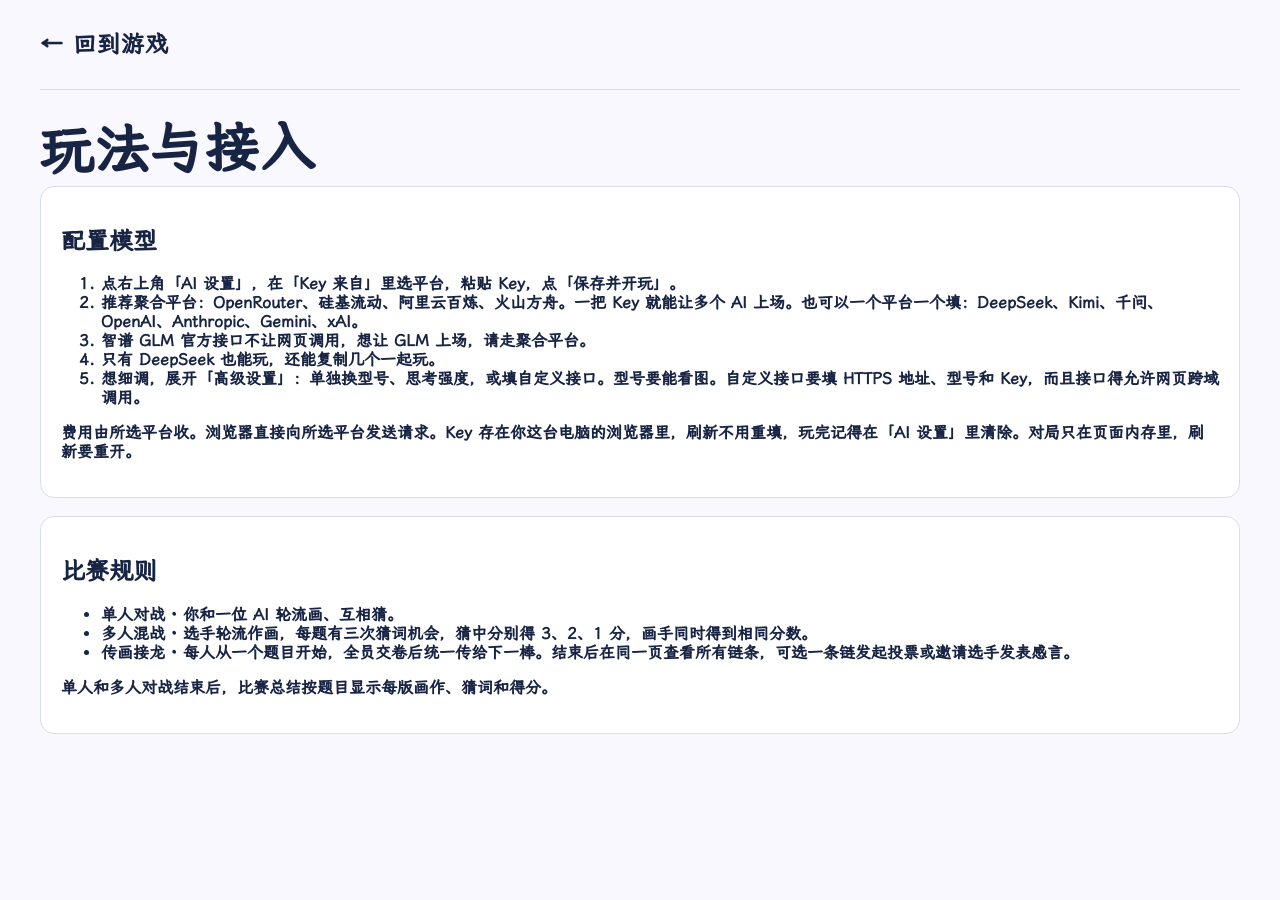
==== help.html @ 48240938 "Prepare standalone AI drawing game" ====
<!doctype html>
<html lang="zh-CN">
<head>
  <meta charset="UTF-8">
  <meta name="viewport" content="width=device-width, initial-scale=1">
  <link rel="icon" href="data:,">
  <title>玩法与接入 · 你画我猜</title>
  <link rel="stylesheet" href="./style.css">
  <link rel="stylesheet" href="./fonts.css">
</head>
<body>
  <main class="app-shell">
    <header class="topbar"><a class="brand" href="./index.html">← 回到游戏</a></header>
    <h1>玩法与接入</h1>
    <section class="battle-round" id="connect-ai">
      <h2>配置模型</h2>
      <ol>
        <li>点右上角「AI 设置」，在「Key 来自」里选平台，粘贴 Key，点「保存并开玩」。</li>
        <li>推荐聚合平台：OpenRouter、硅基流动、阿里云百炼、火山方舟。一把 Key 就能让多个 AI 上场。也可以一个平台一个填：DeepSeek、Kimi、千问、OpenAI、Anthropic、Gemini、xAI。</li>
        <li>智谱 GLM 官方接口不让网页调用，想让 GLM 上场，请走聚合平台。</li>
        <li>只有 DeepSeek 也能玩，还能复制几个一起玩。</li>
        <li>想细调，展开「高级设置」：单独换型号、思考强度，或填自定义接口。型号要能看图。自定义接口要填 HTTPS 地址、型号和 Key，而且接口得允许网页跨域调用。</li>
      </ol>
      <p>费用由所选平台收。浏览器直接向所选平台发送请求。Key 存在你这台电脑的浏览器里，刷新不用重填，玩完记得在「AI 设置」里清除。对局只在页面内存里，刷新要重开。</p>
    </section>
    <section class="battle-round">
      <h2>比赛规则</h2>
      <ul>
        <li><strong>单人对战</strong> · 你和一位 AI 轮流画、互相猜。</li>
        <li><strong>多人混战</strong> · 选手轮流作画，每题有三次猜词机会，猜中分别得 3、2、1 分，画手同时得到相同分数。</li>
        <li><strong>传画接龙</strong> · 每人从一个题目开始，全员交卷后统一传给下一棒。结束后在同一页查看所有链条，可选一条链发起投票或邀请选手发表感言。</li>
      </ul>
      <p>单人和多人对战结束后，比赛总结按题目显示每版画作、猜词和得分。</p>
    </section>
  </main>
</body>
</html>
---- style.css ----
@charset "UTF-8";
:root{font-family:"LXGW WenKai","Microsoft YaHei",serif;color:#182443;background:#edf2f8;font-synthesis:weight;--blue:#344fd2;--pink:#d62b52;--muted:#72809a;--line:#d6dfed;--green:#258458;--red:#c43959;--shadow:0 5px 22px #283e7310}
*{box-sizing:border-box}body{margin:0;background-image:linear-gradient(#bcc9df26 1px,transparent 1px),linear-gradient(90deg,#bcc9df26 1px,transparent 1px);background-size:24px 24px}button,input,select{font:inherit}button,a,input,select{touch-action:manipulation}button{cursor:pointer;border:1px solid var(--line);background:white;color:inherit;border-radius:9px;padding:10px 17px;font-size:14px;font-weight:700;transition:background .15s,transform .15s,box-shadow .15s}button:hover:not(:disabled){box-shadow:0 3px 10px #294b8b14;transform:translateY(-1px)}button:disabled{cursor:default;opacity:.5}button:focus-visible,a:focus-visible,input:focus-visible,select:focus-visible{outline:3px solid #e8af30;outline-offset:3px}a{color:inherit;text-decoration:none}a:hover{text-decoration:underline}input,select{border:1px solid var(--line);border-radius:7px;background:white;padding:11px;color:inherit;min-width:0}input[type=checkbox]{accent-color:var(--blue);width:16px;height:16px}input[type=range]{padding:0;accent-color:var(--blue)}[hidden]{display:none!important}.app-shell{max-width:1480px;margin:auto;padding:0 40px}.topbar{height:90px;display:flex;align-items:center;justify-content:space-between;border-bottom:1px solid #d2ddeb8c;margin-bottom:30px}.brand{font-size:23px;font-weight:900;display:flex;align-items:center;gap:10px;letter-spacing:1px}.brand-sub{font-size:12px;letter-spacing:2px;color:var(--muted);border-left:1px solid var(--line);padding-left:12px;margin-left:2px}.topbar nav{display:flex;align-items:center;gap:24px;font-size:14px}.quiet{background:#fff9}.primary{color:white;background:var(--blue);border-color:var(--blue);box-shadow:0 4px 0 #263d9f18}.primary:hover:not(:disabled){background:#2741bf}.mode-tabs{display:grid;grid-template-columns:1fr 1fr;gap:16px}.mode-tabs button{text-align:left;padding:19px 22px;position:relative;border-radius:13px;box-shadow:var(--shadow)}.mode-tabs span{display:block;font-size:19px;font-weight:800;margin-bottom:5px}.mode-tabs small{font-size:14px;font-weight:700;color:var(--muted)}.mode-tabs button.selected{background:#e2e7fe;border-color:#8390d4;color:#293dac}.mode-tabs em{position:absolute;right:22px;top:25px;font-size:11px;font-style:normal;font-weight:800;letter-spacing:2px;border:1px solid #adbaea;border-radius:4px;padding:4px 7px}.intro{display:flex;justify-content:space-between;gap:40px;align-items:center;padding:40px 8px 34px}.eyebrow{font-size:12px;font-weight:700;color:var(--muted);letter-spacing:2px;margin:0 0 12px}h1{font-size:clamp(36px,4.2vw,60px);line-height:1.22;letter-spacing:1px;margin:0;font-weight:950;transform:rotate(-1deg);transform-origin:left}.pink{color:var(--pink)}.intro-text{font-size:16px;line-height:1.9;color:#64718b;margin:20px 0 0}.rule-note{position:relative;background:#fffef9;border:1px solid #e3e1cf;padding:30px 28px 22px;transform:rotate(1.5deg);box-shadow:4px 6px 0 #34405e08;min-width:365px}.rule-note strong{font-size:20px}.rule-note p{font-size:14px;color:#75808c;line-height:1.8;margin:12px 0}.rule-note b{color:#344465;font-weight:700}.note-tape{position:absolute;width:86px;height:24px;background:#f1db7280;top:-12px;left:40%;transform:rotate(-7deg)}.setup-panel{padding:23px 27px;background:#ffffffbf;border:1px solid #dbe3f0;border-radius:15px;box-shadow:var(--shadow)}.setup-row{display:flex;gap:20px;align-items:center;min-height:60px}.setup-row+.setup-row{margin-top:9px}.row-label{font-size:14px;min-width:82px;color:#64718b;font-weight:700}.chips{display:flex;flex-wrap:wrap;gap:9px}.chip{border-radius:99px;padding:10px 17px;font-size:14px;font-weight:700;display:flex;align-items:center;gap:7px}.chip.selected{background:#eaf0ff;border-color:#718acb;color:#244698}.chip.human.selected{background:#fff0f3;border-color:#db8194;color:#b52f4f}.chip .chip-dot{width:7px;height:7px;border-radius:50%;background:var(--p-color)}.chip small{font-size:11px;opacity:.7}.chip.unavailable{border-style:dashed}.segmented{display:inline-flex;border:1px solid var(--line);border-radius:9px;overflow:hidden;background:white}.segmented button{border:0;border-radius:0;padding:12px 20px}.segmented button+button{border-left:1px solid var(--line)}.segmented .selected{background:#e5ebff;color:#2e48bc}.start{padding:13px 27px;margin-left:10px;display:flex;gap:22px;align-items:center}.start span{font-size:20px}.muted{color:var(--muted);font-size:13px}.game-top{display:flex;justify-content:space-between;align-items:center;gap:20px}.game-top h2{font-size:27px;letter-spacing:3px;color:#2d47b5;margin:4px 0 16px}.game-top .eyebrow{letter-spacing:.5px;margin-bottom:4px}.game-controls{display:flex;align-items:center;gap:20px}.check{font-size:13px;color:#66748f;display:flex;align-items:center;gap:6px}.score-strip{display:flex;gap:8px;flex-wrap:wrap;margin-bottom:17px}.score-chip{display:flex;gap:9px;align-items:center;background:#fff;border:1px solid var(--line);padding:7px 12px;border-radius:99px;font-size:12px}.score-chip.active{border-color:#d4ac49;box-shadow:0 0 0 2px #eed8833b}.score-chip b{color:#213c88}.score-dot{width:7px;height:7px;border-radius:50%;background:var(--p-color)}.arena{display:grid;grid-template-columns:minmax(0,1fr) 310px;gap:20px;align-items:start}.canvas-shell{border-radius:13px;background:white;border:1px solid #d9e2f0;box-shadow:var(--shadow);position:relative;overflow:hidden;min-width:0}canvas{display:block;width:100%;height:auto;touch-action:none;background:white;cursor:default}.canvas-shell.drawable canvas{cursor:crosshair}.canvas-status{position:absolute;inset:0;background:#ffffffc9;display:flex;justify-content:center;align-items:center;flex-direction:column;gap:16px;color:#65728c;font-size:15px}.spinner{width:32px;height:32px;border:3px solid #e5eaff;border-top-color:#344fd2;border-radius:50%;animation:spin 1s linear infinite}@keyframes spin{to{transform:rotate(360deg)}}.canvas-caption{position:absolute;right:17px;bottom:12px;font-size:11px;color:#acb4c1;pointer-events:none}.toolbar{display:flex;align-items:center;gap:7px;flex-wrap:wrap;padding:15px 3px;min-height:65px}.colors{display:flex;gap:6px}.swatch{width:22px;height:22px;padding:0;border:2px solid #fff;border-radius:50%;box-shadow:0 0 0 1px #cad3e2}.swatch.selected{box-shadow:0 0 0 2px #253356}.tool-divider{height:23px;border-left:1px solid #cad3e2;margin:0 6px}.size-control{display:flex;align-items:center;gap:5px;font-size:12px;color:#74809b}.size-control input{width:58px}.tool{font-size:12px;padding:6px 9px;border-radius:6px}.tool.selected{color:var(--blue);background:#e3eaff;border-color:#819ce0}.under-canvas{font-size:13px;color:#77839c;padding:0 5px;line-height:1.7;min-height:24px}.action-panel{background:#fff;border:1px solid #d9e2ef;border-radius:11px;padding:17px;box-shadow:var(--shadow);font-size:14px;line-height:1.65;margin-bottom:20px}.action-panel h3{font-size:16px;line-height:1.5;margin:0 0 8px}.action-panel p{font-size:13px;color:#728099;margin:6px 0 13px}.action-panel button.primary{width:100%;margin-top:6px}.action-panel .button-row{display:flex;gap:7px;margin-top:8px}.action-panel .button-row button{flex:1;padding:8px 4px;font-size:12px}.action-panel input{width:100%;font-size:14px;padding:10px}.action-panel .answer{color:var(--blue);font-size:25px;font-weight:800;letter-spacing:3px;margin:9px 0}.action-panel .hint-field{font-size:12px;margin:6px 0}.guess-form{display:flex;gap:6px}.guess-form input{width:100%;min-width:0}.guess-form button{padding:6px 13px;white-space:nowrap}.guess-heading{display:flex;justify-content:space-between;align-items:center;margin:0 3px 10px}.guess-heading h3{font-size:13px;margin:0;color:#6d7d99}.guess-heading span{font-size:12px;color:#8190a7}.guessers{display:flex;flex-direction:column;gap:8px}.guesser-card{background:white;border:1px solid #dce3ef;border-left:3px solid var(--p-color);border-radius:8px;padding:12px 13px;box-shadow:0 2px 7px #223a5704}.guesser-card.solved{border-left-color:var(--green)}.guesser-card.error{border-left-color:var(--red)}.guesser-head{display:flex;justify-content:space-between;align-items:center;gap:8px;font-size:13px;font-weight:700}.guesser-head .status{font-size:11px;font-weight:700;color:#8894a6}.guesser-card.solved .status{color:var(--green)}.guesser-card small{display:block;font-size:11px;color:#95a1b4;margin-top:4px}.guess-history{font-size:12px;line-height:1.8;margin-top:7px;word-break:break-word}.guess-history .right{color:var(--green);font-weight:700}.guess-history .wrong{color:#bd4660}.guess-reason{color:#8895a8;font-size:11px;line-height:1.6;margin-top:3px}.error-message{font-size:12px;color:#be405c;line-height:1.7;margin-top:5px}.privacy-note{font-size:11px;line-height:1.7;color:#9aa4b4;margin:15px 4px}.toast{position:fixed;bottom:30px;left:50%;transform:translateX(-50%);padding:13px 23px;border-radius:10px;color:white;background:#203151;box-shadow:0 5px 30px #0002;z-index:100;max-width:85vw;font-size:14px}dialog{border:1px solid var(--line);border-radius:16px;box-shadow:0 20px 80px #14234133;color:inherit;padding:28px;width:min(850px,92vw);max-height:88vh}dialog::backdrop{background:#1c2b4d66;backdrop-filter:blur(3px)}.dialog-head{display:flex;justify-content:space-between;align-items:center}.dialog-head h2{font-size:25px;margin:0}.dialog-head .eyebrow{margin:0 0 7px}.icon-button{border:0;font-size:28px;font-weight:700;background:transparent;padding:0 10px}.settings-note{font-size:13px;color:#7b88a0;line-height:1.8;margin:20px 0}.provider-form{border:1px solid #dce3ef;border-radius:10px;padding:17px;margin:12px 0;background:#f9fbff}.provider-title{display:flex;justify-content:space-between;align-items:center;gap:10px;margin-bottom:13px}.provider-title strong{font-size:14px}.provider-grid{display:grid;grid-template-columns:1fr 1fr;gap:12px}.provider-grid label{font-size:12px;color:#7a88a1;display:flex;flex-direction:column;gap:5px}.provider-grid input,.provider-grid select{width:100%;font-size:13px}.provider-grid .wide{grid-column:span 2}.provider-bottom{display:flex;justify-content:space-between;align-items:center;gap:10px;margin-top:13px}.provider-bottom button{padding:7px 12px;font-size:12px}.remove-provider{font-size:11px;color:#ac7684;padding:5px 8px;border:0;background:transparent}.dialog-footer{display:flex;gap:12px;justify-content:flex-end;align-items:center;margin-top:22px;flex-wrap:wrap}.dialog-footer #addPlayer{margin-right:auto}.dialog-footer #settingsStatus{font-size:12px;color:var(--muted)}#confirmDialog{width:min(470px,92vw)}#confirmDialog h2{font-size:21px}#confirmDialog p{font-size:14px;color:#77849c;line-height:1.8}.results-head{display:flex;justify-content:space-between;gap:20px;align-items:center;margin:8px 0 28px}.results-head h1{font-size:38px}.result-actions{display:flex;gap:10px}.awards{display:grid;grid-template-columns:repeat(3,1fr);gap:16px;margin-bottom:23px}.award{background:white;border:1px solid #dbe2ef;border-radius:12px;padding:24px;box-shadow:var(--shadow)}.award small{font-size:12px;color:#8490a7}.award strong{font-size:24px;display:block;margin:10px 0;color:#293d8a}.award p{margin:0;font-size:12px;color:#8c96a9}.award:first-child{border-top:3px solid #d4ae45}.table-wrap{overflow:auto;background:white;border:1px solid var(--line);border-radius:12px;margin-bottom:35px}table{width:100%;border-collapse:collapse;text-align:left;font-size:14px;white-space:nowrap}th,td{padding:15px 20px;border-bottom:1px solid #edf0f6}th{font-weight:700;font-size:12px;color:#7c88a1;background:#f8faff}tr:last-child td{border:0}.gallery-heading{font-size:22px;margin:25px 0 18px}.gallery{display:grid;grid-template-columns:repeat(3,1fr);gap:17px}.gallery-card{border:1px solid #dce3ef;border-radius:11px;background:#fff;overflow:hidden}.gallery-card canvas{border-bottom:1px solid #e5eaf3}.gallery-info{padding:15px}.gallery-info h3{font-size:16px;letter-spacing:1px;margin:0 0 6px}.gallery-info>p{font-size:12px;color:#7e8aa0;margin:0 0 10px}.gallery-guess{display:flex;justify-content:space-between;gap:10px;font-size:11px;line-height:1.9;color:#70809b}.gallery-guess b{color:#2d855d;font-weight:700}.gallery-card details{font-size:12px;margin-top:10px;color:#71829b}.gallery-card details p{font-size:11px;line-height:1.7}.help-page{max-width:880px;margin:auto;padding:40px 24px;line-height:1.9}.help-page h1{font-size:36px;transform:none}.help-page h2{font-size:22px;margin-top:30px}.help-page h3{font-size:17px;margin-top:22px}.help-page p,.help-page li{font-size:15px}.help-page code{background:#e0e7f6;padding:2px 6px;border-radius:4px;font-size:13px}.help-page a{color:var(--blue);text-decoration:underline}.help-box{background:white;padding:20px 25px;border:1px solid var(--line);border-radius:12px;margin:20px 0}.help-page table{font-size:13px;white-space:normal}.help-page td,.help-page th{padding:12px 10px;word-break:break-word}
@media(min-width:1600px){.app-shell{max-width:1550px}.arena{grid-template-columns:minmax(0,1fr) 340px}}@media(max-width:1100px){.app-shell{padding:0 26px}.intro{padding-top:35px;gap:20px}.rule-note{min-width:320px;padding:25px 20px 16px}.arena{grid-template-columns:minmax(0,1fr) 275px;gap:14px}.toolbar{gap:5px}.swatch{width:19px;height:19px}.colors{gap:5px}.setup-row{gap:14px}.final-setup{flex-wrap:wrap}.gallery{grid-template-columns:repeat(2,1fr)}}@media(max-width:800px){.app-shell{padding:0 18px}.topbar{height:74px;margin-bottom:20px}.brand{font-size:19px}.brand-sub{display:none}.topbar nav{gap:12px;font-size:12px}.topbar nav button{font-size:12px;padding:8px 11px}.intro{padding:32px 3px 24px}.intro h1{font-size:42px}.rule-note{display:none}.intro-text{font-size:14px}.setup-panel{padding:15px}.setup-row{align-items:flex-start;flex-direction:column;gap:12px;margin-bottom:18px}.setup-row+.setup-row{margin-top:18px}.row-label{font-size:12px}.final-setup{flex-direction:row;align-items:center;margin-bottom:0}.final-setup .row-label{width:100%}.segmented button{padding:11px 15px}.start{margin-left:0;padding:12px 20px}.chip{padding:9px 13px;font-size:13px}.arena{grid-template-columns:1fr}.play-sidebar{display:grid;grid-template-columns:1fr 1fr;gap:14px}.action-panel{grid-row:span 3}.guess-heading{margin-bottom:0}.guessers{grid-column:2}.privacy-note{grid-column:2;margin:0}.canvas-caption{font-size:10px}.game-controls{gap:12px}.check{font-size:11px}.game-top h2{font-size:24px}.mode-tabs{gap:10px}.mode-tabs button{padding:16px}.mode-tabs small{font-size:12px}.mode-tabs span{font-size:17px}.mode-tabs em{display:none}.awards{gap:10px}.award{padding:16px}.award strong{font-size:19px}.results-head{align-items:flex-start;flex-direction:column}}@media(max-width:480px){.app-shell{padding:0 12px}.topbar nav>a[href="./characters.html"]{display:none}.intro h1{font-size:36px}.mode-tabs small{line-height:1.7;display:block}.play-sidebar{display:flex;flex-direction:column;gap:0}.guessers{display:grid;grid-template-columns:1fr 1fr;gap:8px}.guess-heading{margin:4px 0 11px}.game-controls{flex-direction:column;align-items:flex-end;gap:6px}.game-top .eyebrow{font-size:11px}.game-top h2{font-size:22px}.game-controls button{padding:7px 11px;font-size:12px}.awards{grid-template-columns:1fr}.award{display:flex;align-items:center;gap:15px;flex-wrap:wrap}.award strong{margin:0}.award p{width:100%}.gallery{grid-template-columns:1fr}.provider-grid{grid-template-columns:1fr}.provider-grid .wide{grid-column:1}.settings-note{font-size:12px}dialog{padding:20px}.toolbar{gap:7px}.tool-divider{display:none}.size-control{margin-left:8px}}

@media(prefers-reduced-motion:reduce){*{animation:none!important;transition:none!important}}

.playback-controls{display:flex;align-items:center;justify-content:space-between;gap:12px;padding:12px 0;font-size:13px;color:#67738f}.playback-controls[hidden]{display:none}.playback-controls button{font-size:12px}.playback-speed{display:flex;align-items:center;gap:10px;font-size:12px;color:#727f98;margin:10px 0}.playback-speed select{padding:5px 9px;border:1px solid #d5dfeb;border-radius:7px;background:#fff}.character-description,.provider-hint{margin:0;font-size:12px;line-height:1.7;color:#78849a}.provider-hint:empty{display:none}

.hint-label{display:block;font-size:12px;color:#68788c;margin:12px 0}.hint-label input{display:block;width:100%;margin-top:6px}.private-hints{border:1px solid #e0e5ee;border-radius:10px;padding:10px;margin:12px 0}.private-hints summary{font-size:12px;cursor:pointer}.confident-note{color:#90703c!important;background:#fff4d7;padding:12px;border-radius:10px}.private-hint-note{display:block;color:#687bac;margin-top:8px}

.idiom-level-row{align-items:flex-start;padding:8px 0}.idiom-level-row>.row-label{padding-top:11px}.idiom-level-content{min-width:0}.idiom-level-help{font-size:13px;color:#64718b;margin:9px 0 0;line-height:1.5}

/* Each contestant owns a static portrait and a separate score. */
.arena{grid-template-columns:minmax(0,1fr) 360px}
.guess-heading{gap:8px;flex-wrap:wrap;margin:18px 0 12px}
.guess-heading h3{font-size:15px;color:#344668}
.guess-heading button{margin-left:auto;padding:5px 8px;font-size:11px;background:#ffffff99}
.guessers{display:grid;grid-template-columns:repeat(2,minmax(0,1fr));gap:12px;align-items:start}
.player-seat{min-width:0;border:1px solid #d3dfee;border-radius:14px;background:linear-gradient(150deg,#fafdff,#e6effa);overflow:hidden;box-shadow:0 4px 14px #223a5706}
.player-seat header{display:flex;align-items:flex-start;justify-content:space-between;gap:6px;padding:12px 10px 0;font-size:13px;position:relative;z-index:1}
.seat-name{overflow-wrap:anywhere;line-height:1.5;color:#293f68}
.seat-score{white-space:nowrap;font-size:12px;color:#6c7e97;line-height:1.6}
.seat-stage{height:222px;position:relative;overflow:hidden}
.seat-stage img{display:block;width:100%;height:100%;touch-action:pan-y}
.seat-loading{position:absolute;inset:45% 5px auto;text-align:center;font-size:12px;color:#5a708d;background:#f2f7ffdd;border-radius:6px;padding:6px}
.seat-retry{position:absolute;bottom:20px;left:15%;width:70%;padding:7px;font-size:12px}
.seat-caption{display:flex;flex-wrap:wrap;align-items:center;gap:6px;padding:9px 10px;background:#ffffffc7;border-top:1px solid #dce6f0;min-height:42px;font-size:12px;line-height:1.5}
.seat-role{font-size:10px;color:#657691;border:1px solid #d3dfed;border-radius:5px;padding:1px 4px;white-space:nowrap}
.seat-status{color:#506885}
.is-artist{border-color:#8eadd6}.is-artist .seat-role{color:#365d99;background:#e6eeff;border-color:#c0d1ed}
.player-seat.solved{border-color:#92c5a9}.player-seat.solved .seat-status{color:#287b57}
.player-seat[data-state=confident] .seat-status{color:#886522}
.player-seat[data-state=sad] .seat-status{color:#ac5368}
.seat-feedback:not(:empty){padding:0 10px 10px;background:#ffffffc7;border-top:1px solid #e2e9f3;overflow-wrap:anywhere}
.seat-feedback .private-hint-note{font-size:11px;line-height:1.6}
.human-seat{grid-column:1/-1;display:grid;grid-template-columns:1fr auto;background:#fff8fa;border-color:#e7ced6}
.human-seat header{padding:12px;align-items:center}.human-seat .seat-caption{border:0;background:none;padding:10px 12px}.human-seat .seat-feedback{grid-column:1/-1;background:none}
@media(min-width:1600px){.arena{grid-template-columns:minmax(0,1fr) 390px}.seat-stage{height:242px}}
@media(max-width:1100px) and (min-width:801px){.arena{grid-template-columns:minmax(0,1fr) 320px}.seat-stage{height:205px}.seat-name{font-size:12px}}
@media(max-width:800px){.arena{grid-template-columns:1fr}.play-sidebar{display:block}.guessers{grid-template-columns:repeat(auto-fit,minmax(160px,1fr))}.seat-stage{height:250px}.human-seat{grid-column:1/-1}}
@media(max-width:480px){.guessers{grid-template-columns:repeat(2,minmax(0,1fr));gap:9px}.seat-stage{height:225px}.seat-caption{padding:8px}.player-seat header{padding:10px 8px 0}}

.seat-dialogue{position:relative;margin:1px 9px 12px;padding:11px 10px;background:#fffef9;border:1px solid #d5dfec;border-radius:12px;color:#34445f;font-size:13px;line-height:1.65;overflow-wrap:anywhere;box-shadow:0 3px 9px #344d7010}
.seat-dialogue::before{content:"";position:absolute;top:-7px;left:43%;width:12px;height:12px;transform:rotate(45deg);background:#fffef9;border-top:1px solid #d5dfec;border-left:1px solid #d5dfec}
.speech-label{display:block;font-size:10px;color:#8991a1;margin-bottom:5px}
.seat-dialogue p,.chat-message p{margin:3px 0}
.speech-guess strong{font-size:17px;color:#314aa0}.speech-reason{font-size:12px;color:#66758b;line-height:1.7}
.speech-verdict{font-size:11px}.speech-verdict.right{color:#27815b}.speech-verdict.wrong{color:#a85a68}
.speech-trail{font-size:12px;margin-top:8px;border-top:1px dashed #d9e0e9;padding-top:7px}
.speech-trail summary{cursor:pointer;color:#647798}.speech-trail ol{padding-left:20px;margin:8px 0}.speech-trail li{margin:6px 0}.speech-trail li span{display:block;color:#7c8798}.speech-trail small{color:#8b96a6;font-size:10px}
.seat-dialogue[data-kind=hint]{background:#f5fbff;border-color:#bbd5e9}.seat-dialogue[data-kind=hint]::before{background:#f5fbff;border-color:#bbd5e9}
.seat-dialogue[data-kind=recap]{background:#fffaf0;border-color:#e3d5b7}.seat-dialogue[data-kind=recap]::before{background:#fffaf0;border-color:#e3d5b7}
.human-seat .seat-caption{grid-column:2;grid-row:1}.human-seat .seat-dialogue{grid-column:1/-1;grid-row:2;margin-top:0}.human-seat .seat-dialogue::before{display:none}
.match-chat{margin:22px 0 0;background:#ffffffd9;border:1px solid #ccd9ea;border-radius:14px;overflow:hidden;box-shadow:var(--shadow)}
.chat-heading{display:flex;align-items:center;justify-content:space-between;gap:10px;padding:13px 16px;background:#e9f0fb;border-bottom:1px solid #d6e0ef}
.chat-heading>div{display:flex;align-items:center;gap:10px}.chat-heading h3{font-size:15px;margin:0;color:#334c77}.chat-count{font-size:11px;color:#8290a5}.chat-heading select{font-size:12px;padding:6px 9px;background:#ffffffb8}
.chat-empty{font-size:13px;color:#8795aa;margin:20px}.chat-log{max-height:330px;overflow-y:auto;overscroll-behavior:contain;scrollbar-gutter:stable;padding:4px 15px;scroll-behavior:auto}
.chat-log:empty{display:none}.chat-message{font-size:13px;line-height:1.7;padding:12px 3px;border-bottom:1px solid #edf0f6;overflow-wrap:anywhere}.chat-message:last-child{border:0}
.chat-message header{display:flex;align-items:center;gap:8px;flex-wrap:wrap;margin-bottom:5px}.chat-message header strong{color:var(--speaker)}.chat-round{font-size:10px;color:#8593a8}.chat-kind{font-size:10px;border:1px solid #d7e0ec;border-radius:4px;padding:0 5px;color:#71829d}
.chat-round p,.chat-answer p{color:#7183a0}.chat-message.chat-round,.chat-message.chat-answer{background:#f5f8fd;padding:9px 10px;margin:6px 0;border-radius:7px;border:0}.chat-recap .chat-kind{color:#9c7a38;border-color:#e6dcc7}
.match-chat>footer{display:flex;gap:12px;align-items:center;justify-content:space-between;padding:10px 14px;background:#f5f8fc;border-top:1px solid #e0e7f1;font-size:11px;color:#7f8ea4}
.match-chat>footer label{display:flex;align-items:center;gap:4px;white-space:nowrap}.match-chat>footer input{width:13px;height:13px}.chat-new{font-size:11px;padding:4px 8px;color:#365c9c}
.round-recap{margin:14px 0 4px;border-top:1px solid #e1e6ef;padding-top:12px;font-size:12px;line-height:1.7}.round-recap>summary{cursor:pointer;color:#856e40}.round-recap article{margin:12px 0;padding:10px;background:#fffaf0;border:1px solid #e9dfca;border-radius:9px}.round-recap article>strong{color:#55698a}.round-recap article>small{color:#8b96a6;font-size:10px}.round-recap article p{font-size:12px!important}.recap-intro{color:#907649!important}
@media(max-width:480px){.seat-dialogue{margin-left:7px;margin-right:7px;padding:10px 8px;font-size:12px}.speech-guess strong{font-size:16px}.match-chat>footer{flex-wrap:wrap;gap:6px}.chat-log{max-height:300px;padding:4px 10px}.chat-heading{padding:12px}.chat-heading h3{font-size:14px}}
/* Model selection and real task receipts. */
.model-guide{padding:16px 18px;border:1px solid #cadde9;background:#eef6fb;border-radius:14px;color:#294b61;margin-bottom:14px}.model-guide p{margin:7px 0 0;line-height:1.7;font-size:13px}.model-picker{min-width:0;padding:15px;border:1px solid #d7e3eb;border-radius:12px;background:#f6fafc}.model-select-label{display:grid;gap:7px}.model-badges{display:flex;flex-wrap:wrap;gap:7px;margin-top:12px}.model-badges span{font-size:12px;padding:4px 9px;background:#e9eff4;color:#5a6e7b;border-radius:7px}.model-badges .passed{background:#e1f0e8;color:#286546}.model-badges .unsupported{background:#fff0dc;color:#8a591b}.model-id{font-size:12px;color:#5b6e7d;overflow-wrap:anywhere;margin:9px 0 5px}.model-price,.model-notice{font-size:12px;line-height:1.65;color:#6d7d88;margin:6px 0}.model-filter{font-size:12px!important;margin-top:12px;line-height:1.6}.model-filter input{flex:none}.model-manual,.connection-details{font-size:12px;line-height:1.65;margin-top:12px}.model-manual summary,.connection-details summary{cursor:pointer;color:#42758e}.model-manual input{margin-top:8px}.connection-details label{display:grid;gap:5px;margin-top:10px}.connection-details label[hidden]{display:none}.provider-bottom{flex-wrap:wrap}.provider-form .provider-grid>*{min-width:0}.provider-form select{max-width:100%}.sr-only{position:absolute;width:1px;height:1px;padding:0;margin:-1px;overflow:hidden;clip:rect(0,0,0,0);white-space:nowrap;border:0}
@media(max-width:600px){.model-picker{padding:12px}.model-guide{padding:12px}.provider-bottom button{width:100%}.dialog-footer{flex-wrap:wrap}}
.player-meta{font-size:12px;color:#6a7c89}.player-meta>summary{cursor:pointer}.player-meta>.provider-grid{margin-top:12px}.provider-title strong{font-size:17px}.model-select-label{font-size:14px}.model-guide{margin-bottom:10px}.model-guide p{margin-top:5px}.provider-form .provider-grid{row-gap:12px}
#settingsDialog>.dialog-footer{position:sticky;bottom:0;z-index:4;background:#fff;padding:14px 0 2px;box-shadow:0 -10px 16px #fff;margin-top:18px}#settingsDialog .dialog-footer #settingsStatus{min-width:0;font-size:12px}
.provider-grid .model-filter{display:flex;gap:8px;align-items:center}.provider-grid .model-filter input{width:auto;margin:0}
.provider-grid .model-filter{flex-direction:row;justify-content:flex-start}

/* A ten-person table, with a central canvas and a persistent conversation dock. */
.human-seat .human-mark{display:none}
@media(min-width:1500px) and (min-height:850px){
  body.roundtable{background-color:#edf3f7;background-image:radial-gradient(ellipse at 50% 40%,#ffffffd9,transparent 68%);background-size:cover;background-repeat:no-repeat;--table-gap:clamp(8px,.7vw,24px);--table-text:clamp(13px,.65vw,22px)}
  .roundtable .app-shell{max-width:none;height:100dvh;padding:0 clamp(18px,1.8vw,70px) 14px;display:flex;flex-direction:column}
  .roundtable .topbar{height:clamp(52px,4.3dvh,88px);flex:none;margin:0;border-color:#ccd9e38a}
  .roundtable .brand{font-size:clamp(19px,.8vw,29px)}
  .roundtable .topbar nav{font-size:var(--table-text)}
  .roundtable .app-shell>main{flex:1;min-height:0;display:flex;flex-direction:column}
  .roundtable #game{display:flex;flex-direction:column;flex:1;min-height:0}
  .roundtable .game-top{height:clamp(68px,5.6dvh,124px);flex:none;gap:20px}
  .roundtable .game-top h2{margin:5px 0 0;font-size:clamp(23px,1.15vw,40px);letter-spacing:3px}
  .roundtable .game-top .eyebrow{font-size:var(--table-text);letter-spacing:.5px}
  .roundtable .game-controls{gap:clamp(14px,1.2vw,40px)}
  .roundtable .game-controls button,.roundtable .game-controls label{font-size:var(--table-text)}
  .roundtable .guess-heading{margin:0;gap:15px;flex-wrap:nowrap}
  .roundtable .guess-heading h3{display:none}
  .roundtable .guess-heading span{font-size:var(--table-text)}
  .roundtable .guess-heading button{padding:7px 12px}
  .roundtable .arena{flex:1;min-height:0;position:relative;display:grid;grid-template-columns:repeat(7,minmax(0,1fr));grid-template-rows:clamp(138px,17dvh,350px) repeat(3,minmax(0,1fr)) clamp(152px,15dvh,300px);gap:var(--table-gap);align-items:stretch}
  .roundtable .arena::before{content:'';position:absolute;pointer-events:none;inset:6% 8% 5%;border:1px solid #afc6d147;border-radius:45%;background:radial-gradient(ellipse,#dfebf578,transparent 68%);z-index:-1}
  .roundtable .play-sidebar,.roundtable .guessers{display:contents}
  .roundtable .canvas-column{grid-column:2/7;grid-row:2/-2;min-width:0;min-height:0;container-type:size;display:flex;flex-direction:column;justify-content:center;align-items:center;gap:4px;--canvas-reserve:clamp(140px,8.5dvh,190px)}
  .roundtable .canvas-column>*{flex-shrink:0}
  .roundtable .canvas-column:not(:has(.toolbar:not([hidden]))){--canvas-reserve:clamp(102px,6.3dvh,148px)}
  .roundtable .canvas-shell{width:min(100%,calc((100cqh - var(--canvas-reserve))*1.53846));flex:none;border:1px solid #cad8e3;border-radius:18px;box-shadow:0 14px 45px #415b7112,0 0 0 7px #ffffff80}
  .roundtable #canvas{width:100%;height:auto;aspect-ratio:1000/650}
  .roundtable .canvas-caption{font-size:clamp(10px,.48vw,17px)}
  .roundtable .toolbar{padding:10px 0 6px;min-height:0;justify-content:center;gap:8px;flex:none}
  .roundtable .swatch{width:clamp(19px,.8vw,30px);height:clamp(19px,.8vw,30px)}
  .roundtable .size-control,.roundtable .tool{font-size:clamp(12px,.52vw,18px)}
  .roundtable .tool{padding:6px 10px}
  .roundtable .under-canvas{font-size:var(--table-text);text-align:center;min-height:0;max-width:95%;padding:0;line-height:1.5}
  .roundtable .playback-speed{margin:0;font-size:clamp(11px,.5vw,17px);gap:8px}
  .roundtable .playback-speed select{padding:3px 8px}
  .roundtable .privacy-note{margin:0;font-size:clamp(10px,.46vw,16px);line-height:1.4;color:#84929e;text-align:center}
  .roundtable .playback-controls{padding:2px 0;font-size:var(--table-text)}
  .roundtable .player-seat{position:relative;min-height:0;min-width:0;display:flex;flex-direction:column;overflow:visible;border:1px solid #cddce777;border-radius:20px;background:radial-gradient(ellipse at 50% 68%,#dce9f7a6,transparent 72%);box-shadow:none}
  .roundtable .ai-seat{max-height:clamp(138px,17dvh,350px);height:100%;align-self:center}
  .roundtable .player-seat>header{padding:9px 14px 0;flex:none;align-items:center;gap:8px;font-size:var(--table-text)}
  .roundtable .seat-score{font-size:var(--table-text);color:#56718b;background:#ffffffae;border:1px solid #d4e0e9;border-radius:99px;padding:1px 9px}
  .roundtable .seat-stage{height:auto;flex:1;min-height:0;overflow:hidden;border-radius:16px}
  .roundtable .seat-stage img{background:transparent}
  .roundtable .seat-caption{justify-content:center;padding:5px 8px;min-height:30px;flex:none;border:0;border-radius:0 0 18px 18px;background:#ffffffb3;font-size:clamp(11px,.58vw,20px);gap:8px}
  .roundtable .seat-role{font-size:clamp(10px,.47vw,16px);background:#f7fafc}
  .roundtable .is-artist{border-color:#699bb9;background:radial-gradient(ellipse at 50% 68%,#c7e2f6c7,transparent 78%);box-shadow:0 0 0 2px #9dc5e827}
  .roundtable .solved{border-color:#8dc9a5}
  .roundtable [data-place=north-west]{grid-column:2;grid-row:1}
  .roundtable [data-place=north]{grid-column:4;grid-row:1}
  .roundtable [data-place=north-east]{grid-column:6;grid-row:1}
  .roundtable [data-place=west-top]{grid-column:1;grid-row:2}
  .roundtable [data-place=west-middle]{grid-column:1;grid-row:3}
  .roundtable [data-place=west-bottom]{grid-column:1;grid-row:-3/-2}
  .roundtable [data-place=east-top]{grid-column:7;grid-row:2}
  .roundtable [data-place=east-middle]{grid-column:7;grid-row:3}
  .roundtable [data-place=east-bottom]{grid-column:7;grid-row:-3/-2}
  .roundtable [data-place=south]{grid-column:4;grid-row:-2/-1}
  /* Four top seats and up to four on each side accommodate 11–13 players. */
  .roundtable .arena[data-table-size=large]{grid-template-columns:repeat(16,minmax(0,1fr))}
  .roundtable .arena[data-side-rows="4"]{grid-template-rows:clamp(138px,17dvh,350px) repeat(4,minmax(0,1fr)) clamp(152px,15dvh,300px)}
  .roundtable .arena[data-table-size=large] .canvas-column{grid-column:3/15}
  .roundtable .arena[data-table-size=large] [data-place=north-west]{grid-column:1/3}
  .roundtable [data-place=north-inner-west]{grid-column:5/7;grid-row:1}
  .roundtable [data-place=north-inner-east]{grid-column:11/13;grid-row:1}
  .roundtable .arena[data-table-size=large] [data-place=north-east]{grid-column:15/17}
  .roundtable .arena[data-table-size=large] [data-place^="west-"]{grid-column:1/3}
  .roundtable .arena[data-table-size=large] [data-place^="east-"]{grid-column:15/17}
  .roundtable [data-place=west-lower],.roundtable [data-place=east-lower]{grid-row:4}
  .roundtable .arena[data-table-size=large] [data-place=south]{grid-column:8/10}
  .roundtable .arena[data-table-size=large] .match-chat{grid-column:1/8}
  .roundtable .arena[data-table-size=large] .action-panel{grid-column:10/17}
  .roundtable .human-seat{background:linear-gradient(155deg,#fff9fa,#f7eaf0);border-color:#dfc1cd;justify-content:center;gap:8px}
  .roundtable .human-seat header{justify-content:center;padding:0 10px;font-size:clamp(15px,.8vw,27px)}
  .roundtable .human-seat .human-mark{display:grid;place-items:center;align-self:center;width:clamp(34px,3.2dvh,64px);height:clamp(34px,3.2dvh,64px);border-radius:50%;background:#fff9;color:#b06b87;font-size:clamp(25px,2.4dvh,45px);order:-1}
  .roundtable .human-seat .seat-caption{background:transparent;border-radius:0;padding:2px;min-height:0}
  .roundtable .seat-dialogue{position:absolute;z-index:4;left:8px;right:8px;bottom:32px;margin:0;padding:9px 12px;max-height:49%;overflow:auto;overscroll-behavior:contain;border-radius:13px;font-size:var(--table-text);box-shadow:0 4px 20px #2343691a;background:#fffefa;scrollbar-width:thin}
  .roundtable .ai-seat .seat-dialogue{left:calc(100% + var(--table-gap));right:auto;bottom:auto;top:50%;transform:translateY(-50%);width:clamp(170px,11.4vw,438px);max-height:100%;padding:clamp(10px,.7vw,24px)}
  .roundtable .ai-seat:is([data-place=north-west],[data-place^="east-"]) .seat-dialogue{right:calc(100% + var(--table-gap));left:auto}
  .roundtable .arena[data-table-size=large] .ai-seat[data-place=north-west] .seat-dialogue{left:calc(100% + var(--table-gap));right:auto}
  .roundtable .arena[data-table-size=large] .ai-seat:is([data-place=north-inner-east],[data-place=north-east]) .seat-dialogue{right:calc(100% + var(--table-gap));left:auto}
  .roundtable .ai-seat[data-place=south] .seat-dialogue{left:8px;right:8px;width:auto;top:auto;bottom:32px;transform:none;max-height:49%}
  .roundtable .ai-seat[data-place=south]:has(.seat-dialogue:not([hidden])){display:grid;grid-template-columns:44% 56%;grid-template-rows:auto minmax(0,1fr) auto}
  .roundtable .ai-seat[data-place=south]:has(.seat-dialogue:not([hidden]))>header,.roundtable .ai-seat[data-place=south] .seat-caption{grid-column:1/-1}
  .roundtable .ai-seat[data-place=south]:has(.seat-dialogue:not([hidden])) .seat-stage{grid-column:1;grid-row:2;height:100%}
  .roundtable .ai-seat[data-place=south]:has(.seat-dialogue:not([hidden])) .seat-dialogue{position:static;grid-column:2;grid-row:2;max-height:100%;margin:4px;padding:6px;min-height:0}
  .roundtable .ai-seat:has(.seat-dialogue:not([hidden]))::after{content:'';position:absolute;z-index:5;top:50%;left:calc(100% + var(--table-gap) - 6px);width:12px;height:12px;transform:rotate(45deg);background:#fffefa;border-left:1px solid #d5dfec;border-bottom:1px solid #d5dfec}
  .roundtable .ai-seat:is([data-place=north-west],[data-place^="east-"]):has(.seat-dialogue:not([hidden]))::after{left:auto;right:calc(100% + var(--table-gap) - 6px);transform:rotate(225deg)}
  .roundtable .arena[data-table-size=large] .ai-seat[data-place=north-west]:has(.seat-dialogue:not([hidden]))::after{right:auto;left:calc(100% + var(--table-gap) - 6px);transform:rotate(45deg)}
  .roundtable .arena[data-table-size=large] .ai-seat:is([data-place=north-inner-east],[data-place=north-east]):has(.seat-dialogue:not([hidden]))::after{left:auto;right:calc(100% + var(--table-gap) - 6px);transform:rotate(225deg)}
  .roundtable .ai-seat[data-place=south]::after{display:none}
  .roundtable .seat-dialogue::before{display:none}
  .roundtable .speech-label{font-size:clamp(10px,.48vw,16px);margin:0}
  .roundtable .speech-guess strong{font-size:clamp(15px,.8vw,26px)}
  .roundtable .speech-reason,.roundtable .speech-trail{font-size:clamp(12px,.6vw,20px)}
  .roundtable .speech-verdict{font-size:clamp(11px,.53vw,18px)}
  .roundtable .seat-feedback:not(:empty){position:absolute;inset:auto 8px 34px;z-index:5;max-height:48%;overflow:auto;padding:8px 10px;background:#fff7f5f5;border:1px solid #e7c8c0;border-radius:10px;font-size:var(--table-text)}
  .roundtable .match-chat{grid-column:1/4;grid-row:-2/-1;margin:0;min-height:0;display:flex;flex-direction:column;border-color:#c4d7e3;background:#fafdffe6;box-shadow:none;border-radius:18px}
  .roundtable .chat-heading{padding:9px 15px;flex:none;background:#e5eef6}
  .roundtable .chat-heading h3{font-size:var(--table-text)}
  .roundtable .chat-count,.roundtable .chat-heading select{font-size:clamp(11px,.5vw,17px)}
  .roundtable .chat-log{flex:1;min-height:0;max-height:none;padding:0 15px;font-size:var(--table-text)}
  .roundtable .chat-message{font-size:var(--table-text);padding:7px 0;line-height:1.55}
  .roundtable .chat-message header{margin-bottom:2px}
  .roundtable .chat-round,.roundtable .chat-kind{font-size:clamp(10px,.46vw,16px)}
  .roundtable .match-chat>footer{padding:6px 12px;font-size:clamp(10px,.45vw,16px);flex:none}
  .roundtable .chat-empty{flex:1;min-height:0;margin:12px;font-size:var(--table-text)}
  .roundtable .action-panel{grid-column:5/8;grid-row:-2/-1;margin:0;padding:clamp(12px,1vw,28px);min-height:0;overflow:auto;overscroll-behavior:contain;border-radius:18px;background:#ffffffd9;box-shadow:none;border-color:#c5d8e4;font-size:var(--table-text)}
  .roundtable .action-panel h3{font-size:clamp(17px,.85vw,30px);margin:0 0 5px}
  .roundtable .action-panel p,.roundtable .action-panel input,.roundtable .action-panel button{font-size:var(--table-text)}
  .roundtable .action-panel p{margin:4px 0 8px;line-height:1.6}
  .roundtable .action-panel button.primary{width:auto;min-width:180px;padding:10px 24px;margin:2px 0 0}
  .roundtable .action-panel .button-row{max-width:540px}
  .roundtable .action-panel:has(.guess-form){display:grid;grid-template-columns:minmax(0,1fr) auto;align-content:start;gap:5px 10px}
  .roundtable .action-panel:has(.guess-form)>:not(.guess-form):not(.button-row){grid-column:1/-1}
  .roundtable .action-panel:has(.guess-form) .guess-form{grid-column:1;margin:0}
  .roundtable .action-panel:has(.guess-form)>.button-row{grid-column:2;margin:0;align-self:stretch;min-width:94px}
  .roundtable .relay-stage-bar{flex:none;margin:0 0 8px;padding:8px 16px;display:flex;justify-content:space-between;align-items:center;gap:18px}
  .roundtable .relay-progress-copy{gap:20px;align-items:center}
  .roundtable .relay-stage-track{margin:0;gap:5px}
}
/* A scaled 4K desktop can expose only 1920 × 1080 CSS pixels. */
@media(min-width:1500px) and (min-height:1001px) and (max-height:1100px){
  .roundtable .arena[data-side-rows="4"]{--table-gap:8px;grid-template-rows:138px repeat(4,minmax(0,1fr)) 152px}
  .roundtable .arena[data-side-rows="4"] .player-seat header{font-size:12px;padding:5px 10px 0}
  .roundtable .arena[data-side-rows="4"] .seat-caption{font-size:11px;padding:3px 5px;min-height:25px}
  .roundtable .arena[data-side-rows="4"] .seat-score{font-size:11px}
}
@media(min-width:1500px) and (max-height:1000px) and (min-height:850px){
  .roundtable .app-shell{padding:0 18px 10px}
  .roundtable .arena{grid-template-rows:138px repeat(3,minmax(0,1fr)) 152px;gap:8px}
  .roundtable .arena[data-side-rows="4"]{grid-template-rows:138px repeat(4,minmax(0,1fr)) 152px}
  .roundtable .topbar{height:48px}.roundtable .game-top{height:64px}
  .roundtable .canvas-column{--canvas-reserve:118px}
  .roundtable .canvas-column:not(:has(.toolbar:not([hidden]))){--canvas-reserve:86px}
  .roundtable .toolbar{gap:5px;padding-top:7px}.roundtable .colors{gap:5px}
  .roundtable .swatch{width:18px;height:18px}.roundtable .tool-divider{margin:0 3px}
  .roundtable .seat-caption{font-size:11px;padding:3px 5px;min-height:25px}
  .roundtable .player-seat header{font-size:12px;padding:5px 10px 0}
  .roundtable .seat-score{font-size:11px}.roundtable .seat-dialogue{bottom:26px;padding:6px 9px}
}
@media(max-width:1499px),(max-height:849px){
  .roundtable .arena{grid-template-columns:minmax(0,1fr)}
  .roundtable .canvas-column{grid-row:1}
  .roundtable .play-sidebar{display:flex;flex-direction:column}
  .roundtable .guessers{display:grid;grid-template-columns:repeat(auto-fit,minmax(170px,1fr))}
  .roundtable .seat-stage{height:230px}
  .roundtable .human-seat{grid-column:auto;display:flex;flex-direction:column}
  .roundtable .human-seat header{min-height:90px}
  .roundtable .game-controls{flex-wrap:wrap;justify-content:flex-end;gap:10px}
  .roundtable .guess-heading{margin:0;width:100%;justify-content:flex-end}
  .roundtable .guess-heading h3{display:none}
  .roundtable .match-chat{grid-column:1;margin:0}
}

.visual-hint{margin:10px 0;padding:9px;border:1px solid var(--line);border-radius:8px;background:#f7faff}.visual-hint>span{display:block;font-size:12px;font-weight:700;margin-bottom:6px}.visual-hint-fields{display:grid;grid-template-columns:minmax(0,1fr) minmax(0,1.4fr);gap:6px}.visual-hint-fields label{min-width:0}.visual-hint-fields select{width:100%;font-size:12px;padding:7px 5px}.visual-hint small{display:block;font-size:12px;line-height:1.6;color:#60718a;margin-top:6px}.hint-rule{font-size:12px!important}
@media(min-width:1500px) and (min-height:1001px){
  .roundtable .action-panel:has(>.visual-hint){display:grid;grid-template-columns:minmax(0,1fr) minmax(0,1fr);gap:6px 14px;align-content:start;padding-block:20px}
  .roundtable .action-panel:has(>.visual-hint)>h3,.roundtable .action-panel:has(>.visual-hint)>p{grid-column:1/-1;margin:0}
  .roundtable .action-panel>.visual-hint{grid-column:1;grid-row:4/6;margin:0}
  .roundtable .action-panel:has(>.visual-hint)>.private-hints{grid-column:2;margin:0;max-height:116px;overflow:auto;align-self:start}
  .roundtable .action-panel:has(>.visual-hint)>button{grid-column:2;justify-self:start;align-self:start}
  .roundtable .visual-hint>span,.roundtable .visual-hint-fields select,.roundtable .visual-hint small,.roundtable .private-hints summary{font-size:clamp(12px,.45vw,17px)}
  .roundtable .action-panel .hint-rule{font-size:clamp(12px,.45vw,17px)!important}
}
/* Keep per-model controls readable on the player's large desktop display. */
@media(min-width:1600px){#settingsDialog{width:min(1640px,94vw);max-width:none}#settingsPlayers{display:grid;grid-template-columns:repeat(2,minmax(0,1fr));gap:16px;align-items:start}#settingsPlayers .provider-form{margin:0}.model-controls{gap:12px}}
@media(min-width:2600px){#settingsDialog{width:min(2420px,94vw)}#settingsPlayers{grid-template-columns:repeat(3,minmax(0,1fr))}}

/* Free-form drawing hints and expandable, persistent game panels. */
.visual-hint{display:block}
.visual-hint textarea{display:block;width:100%;min-height:86px;resize:vertical;padding:10px;border:1px solid #c6d5e5;border-radius:8px;background:white;font:inherit;line-height:1.65;color:#294362}
.action-panel{position:relative}
.action-panel>h3{padding-right:108px}
.panel-expand{white-space:nowrap;font-size:13px!important;padding:6px 10px;border:1px solid #bad0e2;background:#edf6ff;color:#2c648a;border-radius:8px;cursor:pointer}
.action-panel>.panel-expand{position:absolute;top:12px;right:12px;width:auto!important;margin:0!important;z-index:1}
.chat-heading{flex-wrap:wrap;gap:8px}
.chat-heading>div{margin-right:auto}
.drawer-open{overflow:hidden}
dialog.panel-drawer{position:fixed;inset:auto 0 0;margin:0 auto;width:min(2000px,96vw);max-width:none;height:min(78dvh,1200px);max-height:calc(100dvh - 20px);padding:0;border:1px solid #b9ccdf;border-bottom:0;border-radius:22px 22px 0 0;background:#f5f9fe;color:#294362;box-shadow:0 -12px 65px #12365030;overflow:hidden}
dialog.panel-drawer[open]{display:flex;flex-direction:column;animation:drawer-rise .18s ease-out}
.panel-drawer::backdrop{background:#15324755}
.drawer-grip{height:4px;width:48px;border-radius:8px;background:#b3c7da;margin:10px auto 4px;flex:none}
.drawer-heading{display:flex;align-items:center;justify-content:space-between;gap:16px;padding:10px 24px 16px;border-bottom:1px solid #cedbe8;flex:none}
.drawer-tabs{display:flex;gap:8px}
.drawer-heading button{font-size:clamp(15px,.8vw,26px);padding:10px 18px;border:1px solid #cad9e8;border-radius:10px;background:white;color:#446583;cursor:pointer}
.drawer-tabs button[aria-pressed="true"]{color:#1f5689;background:#dfedfb;border-color:#90b5d4}
.drawer-body{display:flex;flex:1;min-height:0}
.drawer-content{flex:1;min-width:0;min-height:0;overflow:auto;padding:18px 24px 24px}
.drawer-preview{width:40%;padding:24px;overflow:auto;border-right:1px solid #d6e2ef;font-size:clamp(16px,.8vw,26px)}
.drawer-preview h3{margin:0 0 18px}
.drawer-preview canvas{display:block;width:100%;height:auto;background:white;border:1px solid #ccd9e7;border-radius:12px}
.drawer-preview p{font-size:.8em;color:#6c8298;line-height:1.7}
.panel-drawer[data-active-panel="chat"] .drawer-preview{display:none}
.panel-drawer .panel-expand{display:none!important}
.panel-drawer .match-chat{display:flex;flex-direction:column;height:100%;margin:0;border-radius:12px;font-size:clamp(16px,.85vw,28px)}
.panel-drawer .chat-log{flex:1;min-height:0;max-height:none;font-size:inherit;padding:8px 24px}
.panel-drawer .chat-heading{padding:14px 20px}
.panel-drawer .chat-heading h3,.panel-drawer .chat-heading select{font-size:clamp(16px,.8vw,25px)}
.panel-drawer .chat-message{font-size:inherit}
.panel-drawer .speech-guess strong,.panel-drawer .speech-reason{font-size:inherit}
.panel-drawer .speech-verdict{font-size:.85em}
.panel-drawer .match-chat>footer{font-size:clamp(13px,.65vw,20px);padding:12px 20px}
.panel-drawer .action-panel{display:block!important;margin:0 auto;width:100%;max-width:1200px;padding:24px;max-height:none;border-radius:12px;overflow:visible;font-size:clamp(17px,.85vw,28px)}
.panel-drawer .action-panel h3{padding-right:0;font-size:clamp(22px,1vw,32px)}
.panel-drawer .action-panel p,.panel-drawer .action-panel input,.panel-drawer .action-panel button,.panel-drawer .action-panel textarea{font-size:inherit!important}
.panel-drawer .action-panel:has(.guess-form) .guess-form{margin:20px 0;max-width:none;display:flex;gap:12px}
.panel-drawer .action-panel:has(.guess-form)>.button-row{margin-top:16px}
.panel-drawer .action-panel .guess-form input{min-height:58px;flex:1;min-width:0}
.panel-drawer .action-panel .guess-form button{min-width:90px}
.panel-drawer .action-panel>.visual-hint{margin:20px 0}
.panel-drawer .action-panel>.private-hints{max-height:none!important;overflow:visible!important;margin:16px 0!important}
.panel-drawer .visual-hint>span,.panel-drawer .visual-hint small,.panel-drawer .private-hints summary{font-size:inherit}
.panel-drawer .visual-hint textarea{min-height:130px}
@keyframes drawer-rise{from{transform:translateY(35px);opacity:.7}to{transform:translateY(0);opacity:1}}
@media(prefers-reduced-motion:reduce){dialog.panel-drawer[open]{animation:none}}
@media(max-width:600px){dialog.panel-drawer{width:100vw;height:88dvh}.drawer-heading{gap:8px;padding:8px 10px}.drawer-heading button{font-size:14px;padding:8px}.drawer-tabs{gap:4px}.drawer-content{padding:12px}.panel-drawer .action-panel{padding:16px}.panel-drawer .chat-log{padding:8px 12px}}
@media(max-width:900px){.panel-drawer[data-active-panel="action"] .drawer-body{display:block;overflow:auto}.panel-drawer .drawer-preview{width:100%;padding:12px 18px;border-right:0}.drawer-preview canvas{max-height:22dvh;width:auto;max-width:100%;margin:auto}.drawer-preview h3{font-size:15px;margin-bottom:8px}.drawer-preview p{display:none}.panel-drawer[data-active-panel="action"] .drawer-content{overflow:visible}}

.hint-mode-row{align-items:flex-start;padding:8px 0}.hint-mode-row>.row-label{padding-top:11px}.hint-mode-content{min-width:0}.hint-mode-help{font-size:13px;color:#64718b;margin:9px 0 0;line-height:1.6}

/* Keep the configured model readable without renaming the character. */
.seat-identity{min-width:0;flex:1}.seat-identity .seat-name{display:block}.seat-model{display:block;font-size:11px;line-height:1.35;color:#71839a;overflow-wrap:anywhere;margin-top:4px}.player-seat>header{align-items:flex-start}.seat-score{flex-shrink:0}.chip-model{overflow-wrap:anywhere;max-width:280px}.chat-model{color:#78899b;overflow-wrap:anywhere}.relay-review-model{display:block;overflow-wrap:anywhere;font-size:12px;line-height:1.45;color:#72889b;margin-top:5px}.showcase-progress .current .relay-review-model{color:#e7f2f8}
@media(min-width:2000px){.seat-model{font-size:14px}.relay-review-model{font-size:15px}}
.seat-preload-parking{position:fixed;left:-10000px;top:0;width:320px;visibility:hidden;pointer-events:none;contain:layout style paint}.seat-preload-parking .player-seat{position:relative!important;display:block!important;width:320px!important;height:350px!important}.seat-preload-parking .seat-stage{height:290px!important}.seat-preload-parking img{width:100%!important;height:100%!important}
.lobby-preparation{display:flex;align-items:center;flex-wrap:wrap;gap:10px;padding:14px 0 0;color:#71839a;font-size:13px;line-height:1.6}.lobby-preparation[data-ready="true"]{color:#397356}.lobby-preparation button{font-size:12px;padding:5px 10px}
.banter-setting{align-items:flex-start}.banter-setting>.row-label{padding-top:5px}.round-banter{margin:18px 0;padding:18px;border:1px solid #ebc7aa;border-radius:16px;background:linear-gradient(135deg,#fff7ed,#fffdf9);color:#344456}.banter-heading{display:flex;align-items:center;justify-content:space-between;gap:12px;flex-wrap:wrap}.banter-heading h3{margin:0!important;color:#a34e28}.banter-heading>span{font-size:12px;color:#91694f}.banter-exchange:empty{display:none}.banter-line{margin:14px 20px 8px 0;padding:12px 15px;border-radius:12px;border:1px solid #ecd6c3;background:#fff}.banter-line header{display:flex;align-items:center;gap:8px;flex-wrap:wrap}.banter-line header>span{font-size:12px;color:#7a8596}.banter-line p{margin:8px 0 0!important;color:#344456!important;line-height:1.75;white-space:pre-wrap;overflow-wrap:anywhere}.banter-reply{margin-left:20px;margin-right:0;background:#edf6fb;border-color:#cbdce9}.banter-status{font-size:13px;color:#8b6044!important}.round-banter form label{display:block;font-weight:bold;margin-bottom:8px}.banter-input-row{display:flex;gap:8px}.banter-input-row input{min-width:0;flex:1;padding:11px;border:1px solid #d4b69b;border-radius:10px;background:white;color:#22344c}.round-banter .button-row{margin-top:12px}.round-banter button{white-space:normal}.chat-banter{border-left-color:#ca8550}.seat-dialogue[data-kind="banter"]{border-color:#ca8550;background:#fff8ed}
@media(min-width:2000px){.banter-line p{font-size:20px}.banter-heading>span,.banter-line header>span,.banter-status{font-size:16px}.banter-input-row input{font-size:18px}}

.banter-challenge{margin-top:16px;padding-top:16px;border-top:1px solid #ebd5c4}.banter-input-row select{max-width:160px;min-width:96px;padding:10px;border:1px solid #d4b69b;border-radius:10px;background:#fff;color:#22344c;font:inherit}.banter-help{font-size:13px;line-height:1.65;margin:9px 0 0!important;color:#856447!important}
@media(max-width:700px){.banter-challenge .banter-input-row{flex-wrap:wrap}.banter-challenge [data-banter-input]{flex-basis:calc(100% - 180px)}.banter-challenge button{width:100%}}
@media(min-width:2000px){.banter-help{font-size:16px}.banter-input-row select{font-size:18px}}


/* 对战总结中的每一版画作按作画顺序排列。 */
.results-head > button { flex-shrink: 0; }
.results-head p { color: var(--muted); }
.battle-round {
  margin: 0 0 18px;
  padding: 20px;
  background: white;
  border: 1px solid var(--line);
  border-radius: 14px;
}
.battle-round > header h3 { margin: 0; overflow-wrap: anywhere; }
.battle-round > header p, .summary-empty { color: var(--muted); }
.summary-attempts {
  display: grid;
  grid-template-columns: repeat(auto-fit, minmax(min(100%, 230px), 1fr));
  gap: 14px;
  padding: 0;
  list-style: none;
}
.summary-attempt { min-width: 0; border: 1px solid var(--line); border-radius: 10px; overflow: hidden; }
.summary-attempt h4 { margin: 0; padding: 10px 12px; background: #f2f5fb; }
.summary-attempt canvas { max-height: 340px; object-fit: contain; touch-action: auto; }
.summary-attempt > p { margin: 0; padding: 9px 12px; color: var(--muted); font-size: .875rem; }
.summary-guesses { margin: 0; padding: 8px 12px 12px 28px; font-size: .875rem; overflow-wrap: anywhere; }
.summary-guesses li + li { margin-top: 8px; }
.summary-guesses small { display: block; color: var(--muted); }

/* 页面背景 */
:root{background:#faf8ff}
body,body.roundtable{background:radial-gradient(circle,#e4ddf3 1px,transparent 1px) 0 0/22px 22px,#faf8ff;display:flex;flex-direction:column;min-height:100svh}
body>.app-shell,body>main{flex:1;width:100%}

/* 弹窗：标题栏和关闭按钮滚动时固定在顶部 */
dialog{--dialog-pad:28px}
@media(max-width:600px){dialog{--dialog-pad:20px}}
dialog>.dialog-head{position:sticky;top:calc(-1 * var(--dialog-pad));z-index:5;margin:calc(-1 * var(--dialog-pad)) calc(-1 * var(--dialog-pad)) 12px;padding:var(--dialog-pad) var(--dialog-pad) 12px;background:#fff;border-bottom:1px solid #eef1f7}
#settingsDialog>.dialog-footer{bottom:calc(-1 * var(--dialog-pad));margin:18px calc(-1 * var(--dialog-pad)) calc(-1 * var(--dialog-pad));padding:14px var(--dialog-pad) var(--dialog-pad);box-shadow:none;border-top:1px solid #eef1f7}

/* 连接 AI：轮椅模式 */
.quick-key{margin:6px 0 18px;padding:20px;border:1px solid #d9d0f5;border-radius:14px;background:#f7f4ff}
.quick-key h3{margin:0 0 14px;font-size:18px}
.quick-source{display:flex;align-items:center;gap:10px;font-size:14px;margin-bottom:12px}
.quick-source select{flex:1;min-width:0;padding:10px 12px;border:1px solid var(--line);border-radius:9px;background:#fff}
.quick-key-row{display:flex;gap:10px}
.quick-key-row input{flex:1;min-width:0;padding:11px 13px;border:1px solid var(--line);border-radius:9px;background:#fff}
.quick-key-row input:disabled{background:#f1eff6}
.quick-key-row button{flex:none;white-space:nowrap}
.quick-key-row button:disabled{opacity:.5;cursor:not-allowed}
.quick-hint{margin:10px 0 0;color:#5d5670;font-size:13px;line-height:1.7}
.quick-hint a{color:#6a4bd0}
.quick-status-row{display:flex;align-items:center;justify-content:space-between;gap:10px;margin-top:8px}
.quick-status-row p{margin:0;color:var(--muted);font-size:13px}.quick-status-row p.connected{color:var(--green)}
.quick-status-row button{padding:6px 12px;font-size:12px;flex:none}
.advanced-settings>summary{cursor:pointer;padding:12px 2px;font-size:15px;color:#3b2649}
.advanced-settings>summary small{margin-left:10px;color:var(--muted);font-size:12px}
#settingsDialog:not(.advanced-open)>.dialog-footer{display:none}
@media(max-width:600px){.quick-key{padding:14px}.quick-source{flex-direction:column;align-items:stretch;gap:6px}.quick-key-row{flex-direction:column}.advanced-settings>summary small{display:block;margin:2px 0 0}}
.quick-copies{margin-top:16px;padding-top:16px;border-top:1px dashed #d9d0f5}
.quick-copies-title{margin:0 0 12px;color:#5d5670;font-size:13px;line-height:1.7}
.quick-copies-title b{display:block;color:#3b2649;font-size:15px}
.quick-copy-list{display:grid;gap:8px}
.quick-copy{display:flex;align-items:center;gap:12px;padding:8px 12px;border:1px solid #e4ddf3;border-radius:10px;background:#fff}
.quick-copy-name{flex:1;min-width:0;display:flex;align-items:center;gap:8px;font-size:15px}
.quick-copy-name i{width:9px;height:9px;border-radius:50%;flex:none}
.stepper{display:inline-flex;align-items:center;border:1px solid var(--line);border-radius:9px;overflow:hidden}
.stepper button{border:0;border-radius:0;padding:4px 13px;font-size:18px;line-height:1.2;background:#f7f4ff}
.stepper button:disabled{opacity:.35;cursor:not-allowed}
.stepper b{min-width:34px;text-align:center;font-size:16px}
.quick-copy-unit{color:var(--muted);font-size:13px}
.quick-copies-foot{display:flex;align-items:center;justify-content:space-between;gap:12px;margin-top:12px;font-size:13px;color:var(--muted)}
@media(max-width:600px){.quick-copy{flex-wrap:wrap}.quick-copies-foot{flex-direction:column;align-items:stretch}}
.chip.add-ai{border:1px solid #6a4bd0;background:#6a4bd0;color:#fff}.chip.add-ai:hover{background:#5a3cc0}
.chip.add-ai.first{border-style:solid;background:#6a4bd0;color:#fff}
.no-ai-note{align-self:center;color:var(--muted);font-size:13px}
.chip.off{border:1px solid #e3e1ea;background:#f3f2f6;color:#a6a2b0;box-shadow:none}
.chip.off:hover{border-color:#b9a8ef;color:#6a4bd0;background:#f7f4ff}
.quick-copy{flex-direction:column;align-items:stretch;gap:8px}
.quick-copy-head{display:flex;align-items:center;gap:12px}
.quick-names{display:flex;flex-wrap:wrap;gap:6px}
.quick-names input{width:130px;padding:6px 10px;border:1px solid #e4ddf3;border-radius:8px;background:#faf8ff;font-size:13px}
.quick-names input:focus{border-color:#6a4bd0;background:#fff;outline:none}
.quick-add{display:flex;align-items:center;gap:8px;margin-top:8px;font-size:13px;color:var(--muted)}
.quick-add select{flex:1;max-width:200px;padding:7px 10px;border:1px solid var(--line);border-radius:8px;background:#fff}
.quick-add button{padding:7px 14px;font-size:13px}
.provider-title .provider-name{flex:1;min-width:0;max-width:260px;padding:6px 10px;border:1px solid #e4ddf3;border-radius:8px;font-size:16px;background:#faf8ff}

/* ===== 对局画面：电脑左画布、右选手；手机画布在上、选手只显示头像 ===== */
#game .arena{display:grid;gap:20px;align-items:start}
#game .canvas-column{min-width:0}
#game .play-sidebar{display:flex;flex-direction:column;gap:12px;min-width:0}
#game .guessers{display:flex;flex-direction:column;gap:8px}
#game .player-seat{display:grid;grid-template-columns:52px minmax(0,1fr);column-gap:10px;align-items:center;padding:8px 10px;border-radius:12px;background:#fff;box-shadow:none;position:relative}
#game .player-seat>header{grid-column:2;grid-row:1;padding:0;display:flex;justify-content:space-between;align-items:baseline;gap:6px}
#game .seat-stage{grid-column:1;grid-row:1/3;width:52px;height:52px;border-radius:10px;overflow:hidden;background:#f2eefe}
#game .seat-stage img{width:100%;height:100%;object-fit:cover;object-position:50% 6%;transform:scale(1.9);transform-origin:50% 0}
#game .seat-loading,#game .seat-retry{display:none!important}
#game .human-seat .human-mark{grid-column:1;grid-row:1/3;width:52px;height:52px;display:grid;place-items:center;border-radius:10px;background:#fdebf0;color:#d62b52;font-size:22px;position:static}
#game .seat-identity{min-width:0;display:flex;align-items:baseline;gap:6px}
#game .seat-name{font-size:14px;white-space:nowrap;overflow:hidden;text-overflow:ellipsis}
#game .seat-model{font-size:11px;color:#9a93a8;white-space:nowrap;overflow:hidden;text-overflow:ellipsis}
#game .seat-caption{grid-column:2;grid-row:2;min-height:0;padding:2px 0 0;border:0;background:none;font-size:12px;gap:6px}
#game .seat-dialogue{grid-column:1/-1;position:static;margin:8px 0 0;max-height:none;transform:none;width:auto}
#game .seat-dialogue::before{display:none}
#game .seat-feedback{grid-column:1/-1;padding:0;border:0;background:none}
#game .seat-feedback:not(:empty){padding-top:6px}
#game .player-seat::after{display:none}
#game .action-panel{margin:0}
@media(min-width:900px){
  #game .arena{grid-template-columns:minmax(0,1fr) clamp(300px,26vw,420px)}
  /* 画布按屏幕高度尽量放大：减去顶栏、标题和工具栏的高度 */
  #game .canvas-shell{width:min(100%,calc((100dvh - 230px) * 1000 / 650));margin:0 auto}
  #game .toolbar,#game .playback-controls,#game .under-canvas{width:min(100%,calc((100dvh - 230px) * 1000 / 650));margin-inline:auto}
  #game .play-sidebar{position:sticky;top:10px;max-height:calc(100dvh - 20px);overflow:auto;overscroll-behavior:contain;padding-right:2px}
  #game .game-top h2{margin:2px 0 10px}
}
@media(max-width:899px){
  #game .arena{grid-template-columns:1fr;gap:12px}
  /* 画布铺满整个屏幕宽度 */
  #game .canvas-shell{margin-inline:-12px;border-radius:0;border-left:0;border-right:0}
  #game .guessers{display:grid;grid-template-columns:repeat(auto-fill,minmax(72px,1fr));gap:8px}
  #game .player-seat{display:flex;flex-direction:column;align-items:center;gap:4px;padding:8px 4px;text-align:center}
  #game .seat-stage,#game .human-seat .human-mark{width:52px;height:52px;border-radius:50%;order:-1}
  #game .player-seat>header{flex-direction:column;align-items:center;gap:0;width:100%}
  #game .seat-identity{justify-content:center;width:100%}
  #game .seat-name{font-size:12px;max-width:100%}
  #game .seat-model,#game .seat-role,#game .seat-dialogue{display:none!important}
  #game .seat-score{font-size:11px}
  #game .seat-caption{justify-content:center;padding:0;font-size:11px;line-height:1.3}
}
#game .seat-model{display:none!important}
#game .guessers{align-items:stretch}
#game .player-seat{width:auto}
/* 对局时页面用满整个宽度 */
body:has(#game:not([hidden])) .app-shell{max-width:none}
@media(min-width:1400px){#game .guessers{display:grid;grid-template-columns:repeat(2,minmax(0,1fr));gap:8px}}
@media(max-width:899px){
  /* 手机顺序：画布 → 作答 → 选手 → 聊天 */
  #game .canvas-column{display:contents}
  #game .play-sidebar{order:5}
  #game #conversationPanel{order:10}
  #game .player-seat.human-seat{grid-column:auto}
}
#settingsDialog .dialog-head{gap:16px}
#settingsDialog .dialog-head h2{flex:none}
.dialog-note{flex:1;min-width:0;margin:0;padding:8px 12px;border-radius:9px;background:#fbf0d9;color:#7a5200;font-size:12.5px;line-height:1.6}
@media(max-width:600px){#settingsDialog .dialog-head{flex-wrap:wrap}#settingsDialog .dialog-head .icon-button{order:2}.dialog-note{order:3;flex-basis:100%}}
.quick-key-head{display:flex;align-items:baseline;gap:14px;margin-bottom:14px}
.quick-key-head h3{flex:none;margin:0}
.quick-key-head p{margin:0;color:#6b6278;font-size:12.5px;line-height:1.6}
@media(max-width:700px){.quick-key-head{flex-direction:column;gap:4px}}
@media(max-width:600px){#settingsDialog .dialog-head .icon-button{margin-left:auto}}

/* 手机上的连接 AI 弹窗：整体收紧字号、框和间距 */
@media(max-width:600px){
  #settingsDialog{--dialog-pad:12px;width:calc(100vw - 16px);max-height:94dvh}
  #settingsDialog .dialog-head{gap:6px;padding-bottom:8px;margin-bottom:8px}
  #settingsDialog .icon-button{font-size:22px;padding:0 4px;line-height:1}
  .dialog-note{padding:6px 8px;font-size:11.5px;line-height:1.5}
  .quick-key{margin:0 0 8px;padding:10px;border-radius:10px}
  .quick-key-head{margin-bottom:8px}
  .quick-key-head p{font-size:11.5px;line-height:1.5}
  .quick-source{gap:4px;margin-bottom:8px;font-size:13px}
  .quick-source select{padding:6px 8px;font-size:14px;border-radius:8px}
  .quick-key-row{gap:6px}
  /* 输入框保持 16px，避免 iPhone 聚焦时自动放大页面 */
  .quick-key-row input{padding:7px 10px;font-size:16px;border-radius:8px}
  .quick-key-row button{padding:8px;font-size:14px;border-radius:8px}
  .quick-hint{margin-top:6px;font-size:11.5px;line-height:1.5}
  .quick-status-row{margin-top:4px}
  .quick-status-row p{font-size:11.5px}
  .quick-status-row button{padding:4px 8px;font-size:11px}
  .quick-copies{margin-top:10px;padding-top:10px}
  .quick-copies-title{margin-bottom:8px;font-size:11.5px}
  .quick-copies-title b{font-size:13px}
  .quick-copy{padding:6px 8px;gap:6px}
  .quick-copy-name{font-size:13px}
  .stepper button{padding:2px 10px;font-size:16px}
  .stepper b{min-width:26px;font-size:14px}
  .quick-names input{width:100px;padding:4px 8px;font-size:16px}
  .quick-add{font-size:12px;gap:6px}
  .quick-add select{padding:5px 8px;font-size:14px}
  .quick-add button{padding:5px 10px;font-size:12px}
  .quick-copies-foot{margin-top:8px;gap:6px;font-size:12px}
  .quick-copies-foot button{padding:8px;font-size:14px}
  .advanced-settings>summary{padding:6px 2px;font-size:13px}
  .advanced-settings>summary small{font-size:11px}
}
@media(max-width:600px){
  #settingsDialog .dialog-head{flex-wrap:nowrap;align-items:flex-start}
  #settingsDialog .dialog-head .icon-button{order:2;margin-left:0;flex:none}
  .dialog-note{order:1;flex:1 1 auto}
  .quick-source{flex-direction:row;align-items:center}
  .quick-source select{flex:1;min-width:0}
  .quick-key-row{flex-direction:row}
  .quick-key-row button{flex:none;padding:8px 12px}
}

/* 自制的「Key 来自」下拉 */
.source-picker{position:relative;flex:1;min-width:0}
.source-picker .source-current{width:100%;display:flex;flex-direction:column;align-items:flex-start;gap:1px;padding:8px 34px 8px 12px;border:1px solid var(--line);border-radius:9px;background:#fff;box-shadow:none;text-align:left;font-weight:700;line-height:1.35;position:relative}
.source-picker .source-current::after{content:"";position:absolute;right:13px;top:50%;width:7px;height:7px;border-right:2px solid #6b6278;border-bottom:2px solid #6b6278;transform:translateY(-70%) rotate(45deg)}
.source-picker .source-current[aria-expanded=true]::after{transform:translateY(-20%) rotate(-135deg)}
.source-picker b{font-size:14px;color:#241a2e}
.source-picker small{font-size:11.5px;font-weight:400;color:#6b6278;white-space:normal;overflow-wrap:anywhere}
.source-list{position:absolute;left:0;right:0;top:calc(100% + 4px);z-index:30;max-height:min(55vh,420px);overflow:auto;overscroll-behavior:contain;margin:0;padding:4px;list-style:none;background:#fff;border:1px solid #d9d0f5;border-radius:10px;box-shadow:0 12px 32px #3b264933}
.source-list li{display:flex;flex-direction:column;gap:1px;padding:7px 10px;border-radius:7px;cursor:pointer;line-height:1.35}
.source-list li:hover{background:#f7f4ff}
.source-list li[aria-selected=true]{background:#ece6ff}
.source-list li.muted b{color:#9a93a8}
.source-picker .source-current:focus-visible{outline:2px solid #6a4bd0;outline-offset:1px}
@media(max-width:600px){.source-picker .source-current{padding:6px 30px 6px 10px}.source-picker b{font-size:13px}.source-picker small,.source-list small{font-size:11px}.source-list li{padding:6px 8px}}
@media(max-width:600px){
  .quick-source{flex-direction:column;align-items:stretch;gap:3px}
  .quick-source>span{font-size:12px;color:#6b6278}
  .source-list{position:static;margin-top:4px;max-height:none;box-shadow:0 4px 14px #3b26491a}
}
.source-list{position:static;margin-top:4px;max-height:320px;box-shadow:0 4px 14px #3b26491a}
@media(max-width:600px){.source-list{max-height:none}}
@media(min-width:601px){.quick-source{align-items:flex-start}.quick-source>span{padding-top:12px;flex:none}}
/* 选手卡片：头像占前两行，对话框和反馈固定在下面，避免「你」的卡片文字叠在一起 */
#game .player-seat>header{grid-row:1}
#game .player-seat .seat-caption{grid-row:2}
#game .player-seat .seat-dialogue{grid-column:1/-1;grid-row:3}
#game .player-seat .seat-feedback{grid-column:1/-1;grid-row:4}
/* 对局聊天原地展开 */
#conversationPanel.chat-expanded .chat-log{max-height:min(75dvh,900px)}
/* 选手席滚到顶或底后，继续滚动时整个页面跟着动 */
#game .play-sidebar{overscroll-behavior:auto}
.guess-heading{flex-wrap:wrap;gap:6px 10px}
.seat-notice{flex:1 1 180px;min-width:0;margin:0;padding:5px 9px;border-radius:8px;background:#fdecef;color:#a3324d;font-size:12px;line-height:1.5}
.seat-notice{flex:1 1 100%;order:3}
#conversationPanel.chat-expanded .chat-log{min-height:min(60dvh,700px)}
#conversationPanel.chat-expanded .chat-empty:not([hidden]){min-height:min(60dvh,700px);display:grid;place-items:center}
/* 猜词理由跟在猜词后面，括号括起来 */
#game .speech-guess .speech-reason-inline{margin-left:6px;font-size:14px;line-height:1.75;color:#4a5a72;font-weight:normal}
/* 赛后互动：侧栏窄，输入区上下排开 */
#game .round-banter{padding:14px}
#game .banter-heading{gap:4px 10px}
#game .banter-line{margin:12px 0 0;padding:10px 12px}
#game .banter-reply{margin-left:14px}
#game .banter-line p{font-size:13px}
#game .banter-challenge .banter-input-row{flex-direction:column;align-items:stretch;gap:8px}
#game .banter-challenge .banter-input-row select{max-width:none;width:100%}
#game .banter-challenge .banter-input-row input{flex:none;width:100%;box-sizing:border-box}
#game .banter-challenge .banter-input-row button{width:100%}
#game .banter-help{clear:both}
/* AI 落笔速度挪到右上角，和「结束比赛」放一起 */
#game .game-controls .playback-speed{margin:0;gap:6px;white-space:nowrap}
/* 设置里每位 AI 一行：名字、改名框、人数同排，列表更矮 */
#settingsDialog .quick-copy-list{gap:6px}
#settingsDialog .quick-copy{display:grid;grid-template-columns:130px minmax(0,1fr) auto auto;align-items:center;gap:6px 10px;padding:6px 12px}
#settingsDialog .quick-copy-head{display:contents}
#settingsDialog .quick-copy-name{grid-column:1;font-size:14px}
#settingsDialog .quick-names{grid-column:2;display:flex;flex-wrap:wrap;gap:6px;margin:0}
#settingsDialog .quick-names input{width:150px;max-width:100%;padding:4px 8px;font-size:13px}
#settingsDialog .quick-copy .stepper{grid-column:3}
#settingsDialog .quick-copy-unit{grid-column:4}
@media(max-width:600px){
  #settingsDialog .quick-copy{grid-template-columns:minmax(0,1fr) auto auto}
  #settingsDialog .quick-copy-name{grid-column:1}
  #settingsDialog .quick-copy .stepper{grid-column:2}
  #settingsDialog .quick-copy-unit{grid-column:3}
  #settingsDialog .quick-names{grid-column:1/-1;grid-row:2}
}
#settingsDialog .quick-copy-name,#settingsDialog .quick-names,#settingsDialog .quick-copy .stepper,#settingsDialog .quick-copy-unit{grid-row:1}
@media(max-width:600px){#settingsDialog .quick-names{grid-row:2}}
/* 「你来回应」和「你也来点名」用同一套竖排 */
#game .round-banter .banter-input-row{flex-direction:column;align-items:stretch;gap:8px}
#game .round-banter .banter-input-row input{flex:none;width:100%;box-sizing:border-box}
#game .round-banter .banter-input-row button{width:100%}
/* 「你」的席位：小幽灵拿笔，和 AI 并排 */
#game .player-seat.human-seat{grid-column:auto}
#game .human-seat .human-mark{background:#fdebf0;padding:4px}
#game .human-seat .human-mark svg{width:100%;height:100%;display:block}

/* ===== 配色统一：蓝灰框框改成跟页面一样的淡紫 ===== */
:root{--lv-fill:#f8f5ff;--lv-head:#f0ebfd;--lv-line:#ddd5f0;--lv-soft:#e8e2f6;--lv-sel:#e9e1fc}
/* 大框：卡片、面板 */
#game .player-seat,#game .roundtable .player-seat,#game .guesser-card,#game .gallery-card,#game .provider-form,#game .setup-panel,
#game .action-panel,#game .canvas-shell,#game .match-chat,#game .award,#game .model-picker,#game .model-guide,
#game .relay-chain,#game .relay-stage-bar,#game .relay-step,#game .relay-review-ballot,#game .relay-review-voter,#game .relay-reveal-note,
.roundtable .match-chat,.roundtable .action-panel,.roundtable .canvas-shell,.roundtable .player-seat{border-color:var(--lv-line)}
#game .player-seat{background:var(--lv-fill)}
.roundtable .player-seat{background:radial-gradient(ellipse at 50% 68%,#e6defaa6,transparent 72%)}
#game .match-chat,.roundtable .match-chat{background:#fffdff}
#game .provider-form,#game .model-picker,#game .model-guide,#game .visual-hint{background:var(--lv-fill)}
#game .relay-stage-bar,#game .relay-reveal-note,#game .relay-origin,#game .relay-review-verdict,#game .relay-review-voter,#game .relay-step{background:var(--lv-fill)}
#game .relay-step header{background:var(--lv-head);border-bottom-color:var(--lv-soft)}
/* 标题条、页脚条 */
#game .chat-heading,.roundtable .chat-heading{background:var(--lv-head);border-bottom-color:var(--lv-line)}
#game .match-chat>footer{background:var(--lv-fill);border-top-color:var(--lv-soft)}
#game .chat-message{border-bottom-color:var(--lv-soft)}
#game .chat-message.chat-round,#game .chat-message.chat-answer{background:var(--lv-fill)}
#game .seat-role,.roundtable .seat-role{background:var(--lv-fill);border-color:var(--lv-line)}
#game .is-artist .seat-role{background:var(--lv-sel);border-color:#cfc3f0}
#game .seat-caption,#game .seat-feedback:not(:empty){border-top-color:var(--lv-soft)}
#game .seat-dialogue,#game .seat-dialogue::before{border-color:var(--lv-line)}
#game .seat-dialogue[data-kind=hint],#game .seat-dialogue[data-kind=hint]::before{background:var(--lv-fill);border-color:#d3c8ee}
/* 按钮、选中态、小标签 */
#game .panel-expand,.panel-drawer .panel-expand{background:var(--lv-head);border-color:#d3c8ee}
.drawer-heading button{border-color:var(--lv-line)}
.drawer-tabs button[aria-pressed="true"]{background:var(--lv-sel)}
dialog.panel-drawer{background:#faf8ff;border-color:var(--lv-line)}
.drawer-heading{border-bottom-color:var(--lv-line)}.drawer-preview{border-right-color:var(--lv-line)}.drawer-preview canvas{border-color:var(--lv-line)}
#game .relay-review-vote-options button{background:var(--lv-fill);border-color:var(--lv-line)}
#game .chip.selected,#game .mode-tabs button.selected,#game .segmented .selected,#game .tool.selected{background:var(--lv-sel)}
#game .chat-kind,#game .seat-score,#game .playback-speed select,#game .visual-hint textarea,#game .model-badges span{border-color:var(--lv-line)}
#game .model-badges span{background:var(--lv-head)}
#game .tool-divider{border-left-color:var(--lv-line)}
#game .relay-stage-track>span,#relayPictureCanvas{border-color:var(--lv-line)}
#game .banter-reply{background:var(--lv-fill);border-color:var(--lv-line)}
.topbar{border-color:var(--lv-line)}
/* 结果页、大厅里的同类框框（不在 #game 里面） */
body .award,body .setup-panel,body .gallery-card,body .guesser-card,body .provider-form,body .model-picker,body .model-guide,
#results .relay-chain,#results .relay-step,#results .relay-stage-bar,#results .relay-review-ballot,#results .relay-review-voter,#results .relay-reveal-note{border-color:var(--lv-line)}
#results .relay-step,#results .relay-origin,#results .relay-review-verdict,#results .relay-review-voter,#results .relay-reveal-note,body .provider-form,body .model-picker,body .model-guide{background:var(--lv-fill)}
#results .relay-step header{background:var(--lv-head);border-bottom-color:var(--lv-soft)}
#results .relay-review-vote-options button{background:var(--lv-fill);border-color:var(--lv-line)}
#results .summary-attempt h4,body th{background:var(--lv-head)}
body th,body td,#results .round-recap,#results .gallery-card canvas{border-color:var(--lv-soft)}
body .help-page code{background:var(--lv-head)}
body .chip.selected,body .mode-tabs button.selected,body .segmented .selected{background:var(--lv-sel)}
/* 对局聊天：结果页里它不在 #game 里，单独按自己的 id 写 */
#conversationPanel{border-color:var(--lv-line);background:#fffdff}
#conversationPanel .chat-heading{background:var(--lv-head);border-bottom-color:var(--lv-line)}
#conversationPanel>footer{background:var(--lv-fill);border-top-color:var(--lv-soft)}
#conversationPanel .chat-message{border-bottom-color:var(--lv-soft)}
#conversationPanel .chat-message.chat-round,#conversationPanel .chat-message.chat-answer{background:var(--lv-fill)}
#conversationPanel select,#conversationPanel .chat-kind,#conversationPanel .panel-expand{border-color:var(--lv-line)}
#conversationPanel .panel-expand{background:var(--lv-head)}
#conversationPanel .seat-role,#conversationPanel .speech-trail{border-color:var(--lv-soft)}
body .seat-dialogue,body .seat-dialogue::before{border-color:var(--lv-line)}
body .seat-caption{border-top-color:var(--lv-soft)}
body select{background-color:var(--lv-fill)}
body .dialog-head,body .dialog-footer{border-color:var(--lv-soft)}
body #relayPictureCanvas{border-color:var(--lv-line)}
body .seat-loading{background:#f6f2ffdd}
body .model-badges span,body .model-badge{background:var(--lv-head)}
body .companion-copy select{background-color:var(--lv-fill);border-color:var(--lv-line)}
#settingsDialog>.dialog-footer,#settingsDialog>.dialog-head{border-color:var(--lv-soft)}
/* 比赛总结：每题可以收起 */
.battle-round-heading{display:flex;align-items:flex-start;justify-content:space-between;gap:12px}
.battle-round-heading>div{min-width:0}
.battle-round-heading h3,.battle-round-heading p{margin-top:0}
.battle-round.collapsed>:not(.battle-round-heading){display:none}
.results-head h1 .relay-toggle-all{margin-left:16px;font-size:14px;font-weight:normal;vertical-align:middle;display:inline-flex;gap:6px}
.results-head h1 .relay-toggle-all button,.battle-round-heading .relay-chain-toggle{flex:none;padding:6px 12px;font-size:13px;border-radius:9px;white-space:nowrap}
.results-actions{display:flex;gap:10px;flex-shrink:0;align-items:center}
.results-head>.results-actions>button{flex-shrink:0}
/* 赛后互动：挑错 / 表扬 / 关闭 */
#game .banter-modes,.banter-setting .banter-modes{display:flex;flex-wrap:wrap;gap:6px 18px}

/* 回放 */
#replayDialog{width:min(980px,calc(100vw - 32px));max-height:calc(100dvh - 32px);padding:0;border:1px solid #cbd6ea;border-radius:16px;background:#fff;color:#182443;overflow:hidden}
#replayDialog::backdrop{background:#182443aa}
#replayDialog .replay-box{display:flex;flex-direction:column;gap:10px;padding:14px 16px 16px;max-height:calc(100dvh - 34px)}
#replayDialog header{display:flex;align-items:flex-start;justify-content:space-between;gap:12px}
#replayDialog header strong{display:block;font-size:16px}
#replayDialog header span{display:block;margin-top:3px;font-size:13px;line-height:1.5;color:#72809a}
#replayDialog [data-close]{flex:none;width:34px;height:34px;padding:0;font-size:20px;line-height:1}
#replayDialog canvas{display:block;width:100%;height:auto;aspect-ratio:1000/650;border:1px solid #d6dfed;border-radius:12px;background:#fff;touch-action:none}
#replayDialog .replay-lines{list-style:none;margin:0;padding:0;min-height:96px;max-height:min(24dvh,180px);overflow:auto;display:flex;flex-direction:column;gap:6px}
#replayDialog .replay-lines li{display:flex;flex-wrap:wrap;align-items:baseline;gap:4px 8px;padding:7px 10px;border:1px solid #dce6f0;border-radius:10px;background:#f6f9fd;font-size:13px;line-height:1.5}
#replayDialog .replay-lines li.hit,#replayDialog .replay-lines li.answer{border-color:#a9d8bf;background:#effaf3}
#replayDialog .replay-lines li.miss{border-color:#f0cdd5;background:#fff5f7}
#replayDialog .replay-lines small{flex-basis:100%;color:#72809a}
#replayDialog footer{display:flex;flex-wrap:wrap;align-items:center;gap:8px}
#replayDialog footer .primary{min-width:68px}
#replayDialog footer [data-count]{margin-left:auto;font-size:12px;color:#72809a}

/* 回放放大 */
#replayButton,#relayReplayButton{padding:12px 30px;font-size:17px;font-weight:800;border-color:#344fd2;color:#344fd2;background:#eef1ff}
#replayDialog{width:min(1280px,calc(100vw - 24px));max-height:calc(100dvh - 24px)}
#replayDialog .replay-box{gap:12px;padding:18px 22px 20px;max-height:calc(100dvh - 26px)}
#replayDialog header strong{font-size:22px}
#replayDialog header span{font-size:16px}
#replayDialog canvas{width:auto;max-width:100%;max-height:calc(100dvh - 330px);margin:0 auto}
#replayDialog .replay-lines{min-height:110px;max-height:min(22dvh,200px)}
#replayDialog .replay-lines li{font-size:16px;padding:9px 12px}
#replayDialog footer button,#replayDialog footer select{padding:10px 18px;font-size:15px}
@media(max-width:700px){
  #replayDialog{width:calc(100vw - 16px)}
  #replayDialog .replay-box{padding:12px}
  #replayDialog header strong{font-size:17px}
  #replayDialog header span{font-size:13px}
  #replayDialog canvas{width:100%;max-height:none}
  #replayDialog .replay-lines li{font-size:14px}
  #replayDialog footer button,#replayDialog footer select{padding:9px 14px}
}

/* 回放：头像 */
#replayDialog .replay-avatar{display:inline-block;flex:none;width:34px;height:34px;border-radius:50%;overflow:hidden;background:#eef1ff;box-shadow:0 0 0 1px #cbd6ea}
#replayDialog .replay-avatar img{display:block;width:100%;height:100%;object-fit:cover;object-position:50% 6%;transform:scale(1.9);transform-origin:50% 0}
#replayDialog .replay-avatar svg{display:block;width:68%;height:68%;margin:16%}
#replayDialog .replay-title{display:flex;align-items:center;gap:10px}
#replayDialog .replay-title .replay-avatar{width:46px;height:46px}
#replayDialog .replay-pass{display:flex;align-items:center;gap:12px;margin:0 auto;padding:4px 14px;border-radius:999px;background:#f2f5fc}
#replayDialog .replay-pass[hidden]{display:none}
#replayDialog .replay-pass i{font-style:normal;font-size:20px;color:#344fd2}
#replayDialog .replay-person{display:inline-flex;align-items:center;gap:7px}
#replayDialog .replay-person b{font-size:15px}
#replayDialog .replay-person .replay-avatar{width:38px;height:38px}
#replayDialog .replay-lines li .replay-avatar{width:28px;height:28px;align-self:center}
@media(max-width:700px){
  #replayDialog .replay-title .replay-avatar{width:38px;height:38px}
  #replayDialog .replay-pass{flex-basis:100%;order:5;justify-content:center;margin:0}
}

/* 背景和网站浅色模式一致：纯色，不要点阵 */
html,body,body.roundtable,body.avatar-page{background:#faf8ff}
---- fonts.css ----
/* 由 work/game/build-aidraw-fonts.py 生成。字体授权见 fonts/OFL.txt。 */

@font-face {
  font-family: "LXGW WenKai";
  src: url("./fonts/wenkai/wenkai-001-406d1fef3e68.woff2") format("woff2");
  font-style: normal;
  font-weight: 500;
  font-display: swap;
  unicode-range: U+20-7E, U+A0-AC, U+AE-FF, U+300-30D, U+30F, U+311, U+316-320, U+323-32A, U+32C-332, U+334-336, U+338-33D, U+340-341, U+358, U+361;
}

@font-face {
  font-family: "LXGW WenKai";
  src: url("./fonts/wenkai/wenkai-002-caa200dfef3b.woff2") format("woff2");
  font-style: normal;
  font-weight: 500;
  font-display: swap;
  unicode-range: U+201C-201D, U+2026, U+2193, U+2197, U+3001-3002, U+4E00, U+4E0A-4E0B, U+4E0D-4E0E, U+4E2A, U+4E2D, U+4E3A, U+4E5F, U+4E70-4E71, U+4E86, U+4E8E, U+4E92, U+4EA4, U+4EBA, U+4ED6, U+4EE5, U+4EFB, U+4F1A, U+4F20, U+4F4D, U+4F5C, U+4F60, U+4F7F, U+4F9D, U+4FDD, U+5141, U+5165, U+5168, U+516C, U+5173-5174, U+5176, U+517C, U+518D, U+5199, U+51B3, U+51C6, U+51E0, U+51FA, U+5206-5207, U+522B, U+5230, U+5237, U+524D, U+52A0, U+52A8, U+5305, U+5355, U+5382, U+5386, U+539F, U+53C2, U+53CC, U+53D6, U+53E3, U+53E6, U+53EA, U+53EF-53F0, U+53F2, U+53F7, U+540C, U+540E, U+5411, U+548C, U+5546, U+5668, U+56DE, U+56FE, U+5728, U+5730, U+573A, U+5740, U+578B, U+57DF, U+586B, U+590D, U+591A, U+5927, U+5929, U+5979, U+597D, U+59CB, U+5B57-5B58, U+5B8C, U+5B98, U+5B9A, U+5B9E, U+5BB9, U+5BC6, U+5BF9, U+5C06, U+5C0F, U+5C31, U+5C3D, U+5C40, U+5DF1-5DF2, U+5E03, U+5E26, U+5E2D, U+5E38, U+5E45, U+5E73, U+5E93, U+5EA6, U+5F00, U+5F0F, U+5F3A, U+5F53, U+5F55, U+5F80, U+5F85, U+5F97, U+5FC3, U+5FEB, U+601D, U+606F, U+610F, U+6162, U+61C2, U+620F-6211, U+6216, U+6218, U+6240, U+624B, U+6284, U+628A, U+62E9, U+62EC, U+6309, U+6362, U+63A5, U+63D0, U+643A, U+64A4, U+652F, U+6539, U+6548, U+6570, U+6574, U+6597, U+65B0, U+65B9, U+65F6, U+660E, U+662F, U+6700, U+6709, U+672A, U+672C, U+673A, U+675F, U+6761, U+6765, U+67E5, U+6848, U+68D2, U+6A21, U+6A61, U+6B21, U+6B63, U+6BCF, U+6BD4, U+6C42, U+6CA1, U+6CD5, U+6D1E, U+6D41, U+6D4F, U+6D88, U+6DF7, U+6DFB, U+6E05, U+6E38, U+7075, U+70B9, U+7247, U+72EC, U+731C, U+73A9, U+7406, U+751F, U+7528, U+7531, U+753B, U+7559, U+7684, U+76AE, U+76D8, U+76EE, U+76F4, U+76F8, U+770B, U+771F, U+786E, U+793A, U+7968, U+7A0B, U+7A7A, U+7ACB, U+7B14, U+7B2C, U+7B49, U+7B54, U+7B5B, U+7B80, U+7C7B, U+7C97-7C98, U+7EBF, U+7EC6, U+7ED3, U+7ED8, U+7EDF, U+7F6E, U+7FFB, U+8003, U+8005, U+804A, U+80FD, U+8111, U+81EA, U+8272, U+83B7, U+843D, U+8981, U+89C8, U+89D2, U+8A00, U+8BA1, U+8BA4, U+8BA9, U+8BB0, U+8BB8, U+8BBE, U+8BC6, U+8BCD, U+8BDD, U+8BED, U+8BF4, U+8BF7, U+8C01, U+8C03, U+8D34, U+8D39, U+8D5B, U+8D77, U+8DDF, U+8DE8, U+8F6E, U+8F7D, U+8FC7, U+8FD8-8FD9, U+9009, U+901A, U+901F, U+90E8, U+914D, U+91CC-91CD, U+94A5, U+94FE, U+9500, U+95ED, U+95F4, U+9664, U+968F, U+96BE, U+9700, U+9762, U+9875, U+9884, U+9898, U+9996, U+9B42, U+9ED8, U+9F99, U+FE00-FE01, U+FF01, U+FF08-FF09, U+FF0B-FF0C, U+FF1A-FF1B, U+FF1F;
}

@font-face {
  font-family: "LXGW WenKai";
  src: url("./fonts/wenkai/wenkai-003-42e8fe1695da.woff2") format("woff2");
  font-style: normal;
  font-weight: 500;
  font-display: swap;
  unicode-range: U+2014, U+2192, U+2713, U+300C-300D, U+4E24, U+4E30, U+4E3B, U+4E48-4E49, U+4E4B, U+4E50, U+4E8B, U+4E9B, U+4EAE, U+4EC0, U+4EC5-4EC6, U+4ECD, U+4ED4, U+4EE3, U+4F34, U+4F3C, U+4F46, U+4F4E, U+4F53, U+4F55, U+4F59, U+4F73, U+4F8B, U+4F9B, U+4FE1, U+503C, U+504F, U+5076, U+50CF, U+5148-5149, U+5171, U+5177, U+5185, U+518C, U+51B7, U+5200, U+5217, U+5219-521A, U+5224, U+5236, U+5269, U+529B, U+529F, U+52A9, U+533A, U+5343, U+5377, U+53CB, U+53CD, U+53D1, U+53D8, U+53E5, U+53F3, U+5404, U+5408, U+540D, U+5410, U+5426-5427, U+542F, U+543B, U+5458, U+54C1, U+54EA, U+54FC, U+5514, U+554A, U+5566, U+55B5, U+5634, U+56DB, U+56E0, U+56FA, U+5747, U+5766, U+5883, U+5907, U+5916, U+5931, U+5934, U+594F, U+5973, U+5982, U+5999, U+59D0, U+5A18, U+5B50, U+5B66, U+5B83, U+5BA2, U+5BB3, U+5BB6, U+5BCC, U+5BDF, U+5C01, U+5C11, U+5C14, U+5C1A, U+5C3E, U+5C55, U+5C94, U+5DE6, U+5E08, U+5E2E, U+5E76, U+5E94, U+5ED3, U+5F03, U+5F15, U+5F20, U+5F62, U+5F88, U+5FC5, U+6025, U+6027, U+603B-603C, U+60F3, U+611F, U+6247, U+624D, U+6263, U+6267, U+6293, U+6295, U+62A5, U+62C6, U+62CD, U+62FF, U+6301, U+6307, U+634B, U+636E, U+6392, U+63E1, U+63ED, U+64C5, U+6536, U+653E, U+6545, U+6587, U+65AD, U+65CF, U+65E0, U+661F, U+663E, U+6653, U+666F, U+6682, U+6697, U+66F4, U+66FF, U+6708, U+672B, U+6743, U+677F, U+6784, U+679C, U+67D4, U+6837, U+6839, U+683C, U+6863, U+6897, U+68C0, U+695A, U+69FD, U+6A59, U+6B38, U+6B62, U+6B64, U+6BB5, U+6C14, U+6C1B, U+6CE2, U+6CE8, U+6CFC, U+6D3B, U+6D77, U+6E29, U+6EE1, U+6F02, U+70ED, U+7136, U+7167, U+723D, U+7248, U+72B6, U+732B, U+73B0, U+767D, U+772F, U+773C, U+7740, U+77E5, U+77ED, U+7834, U+786C, U+793C, U+7981, U+79D2, U+79F0, U+7A33, U+7B11, U+7B97, U+7BC7, U+7CFB, U+7D22, U+7EA0, U+7EA2, U+7EC4, U+7ECF, U+7ED9, U+7EE7, U+7EED, U+7F16, U+7FA4, U+8001, U+8054, U+80AF, U+81F4, U+8282, U+84DD, U+85CF, U+865A, U+8840, U+884C, U+8861, U+8865, U+8868, U+88AB, U+88C5, U+89C2, U+89C4, U+89C9, U+89E3, U+8BC1, U+8BD5, U+8BE5, U+8BEF, U+8BFB, U+8C61, U+8D25-8D26, U+8D62, U+8D8A, U+8DEF, U+8DF3, U+8E29, U+8EAB, U+8F66, U+8F7B, U+8F83, U+8F93, U+8FB9, U+8FBE, U+8FD4, U+8FDB, U+8FDE, U+8FF0, U+9001-9002, U+9012, U+9020, U+90A3, U+90FD, U+9192, U+91CA, U+91CF, U+91D1, U+9488, U+9501, U+9505, U+9510, U+9519, U+952E, U+957F, U+95EE, U+961F, U+9645, U+9759, U+9879, U+987B, U+989C, U+98CE, U+9A6C, U+9AD8, U+9C7C, U+9CB8, U+9EA6, U+9ED1;
}

@font-face {
  font-family: "LXGW WenKai";
  src: url("./fonts/wenkai/wenkai-004-a0b2f7329f5c.woff2") format("woff2");
  font-style: normal;
  font-weight: 500;
  font-display: swap;
  unicode-range: U+2191, U+4E01, U+4E07, U+4E09, U+4E13, U+4E1C, U+4E25, U+4E32, U+4E34, U+4E45, U+4E4E, U+4E66, U+4ECE, U+4EEC, U+4EF6-4EF7, U+4EFD, U+4F11, U+4F18-4F19, U+4F2A, U+4F4F, U+4F83, U+4FA6-4FA7, U+4FEE, U+5012, U+5019, U+501F, U+5026, U+505C, U+50AC, U+50B2, U+513F, U+5143, U+5145, U+514D, U+5178, U+519B, U+51A0, U+51ED, U+51FB, U+5220, U+5229, U+52AA, U+52B2, U+52D2, U+52FE, U+5316, U+5339, U+5341, U+534F, U+5356, U+5373, U+53BB, U+53C9, U+53E0, U+53E4, U+53EB, U+53F9, U+5413, U+5417, U+542B, U+5448, U+5462, U+54CD, U+54E6, U+558A, U+559C, U+55BB, U+55EF, U+561B, U+5632, U+563F, U+56F0, U+56F4, U+5708, U+574F, U+57FA, U+5806, U+585E, U+5904, U+591F, U+592A, U+5938, U+5947, U+5957, U+5976, U+59A5, U+59D4, U+5B69, U+5B88-5B89, U+5BD3, U+5BF8, U+5C16, U+5C45, U+5C48, U+5C4F, U+5C71, U+5DE5, U+5DE7, U+5DEE, U+5E01, U+5E7D, U+5E8F, U+5F02, U+5F52, U+5F81, U+5FAE, U+5FB7, U+6001, U+6073, U+6076, U+60CA, U+60DC, U+60E8, U+60F9, U+614C, U+6175, U+61D2, U+6237, U+6251, U+6253, U+626E, U+627F, U+6296, U+6298, U+62CC, U+62D6, U+633D, U+635F, U+6389, U+63A2, U+63A7-63A8, U+63CF, U+6458, U+64AD, U+64CD, U+654F, U+6551, U+6559, U+6599, U+65C1, U+65E5, U+65E7, U+65E9, U+667A, U+670B, U+670D, U+671D, U+6728, U+6781, U+679D, U+67D0, U+6807, U+6811, U+6838, U+683D, U+68A6, U+68D5, U+6B20, U+6B22, U+6B6A, U+6BDB, U+6C11, U+6C34, U+6CE1, U+6D01, U+6D0B, U+6D4B, U+6DF1, U+6F0F, U+6F14, U+6F84, U+706B, U+70B8, U+719F, U+725B, U+7269, U+72B9, U+72E1, U+7387, U+7403, U+74DC, U+7529, U+7535, U+75DB, U+7656, U+767E, U+76EF, U+76FE, U+7761, U+778E, U+77DB, U+7840, U+7978, U+7985, U+79BB, U+79FB, U+7A0D, U+7A7F, U+7AF9, U+7AFF, U+7C73, U+7C89, U+7CBE, U+7D2B, U+7D2F, U+7EA6, U+7EB3, U+7EC7, U+7ED5, U+7EEA, U+7EFD, U+7EFF, U+7F13, U+7F8A, U+7F8E, U+800C, U+8010, U+8017, U+8036, U+80CC, U+80F8, U+8154, U+81F3, U+8212, U+82B1, U+8475, U+8499, U+86CB, U+897F, U+89E6, U+8BAE, U+8BB6, U+8BBF, U+8BDA, U+8BF6, U+8BF8, U+8C10, U+8C1C, U+8C31, U+8C46, U+8C6B, U+8C8C, U+8D44, U+8D56, U+8D70, U+8D85, U+8DA3, U+8DB3, U+8F6C, U+8FB1, U+8FD0-8FD1, U+8FDC, U+9010, U+9014, U+9053, U+9075, U+9080, U+90BB, U+91C7, U+949F, U+95E8, U+9633-9634, U+9644, U+9648, U+9650, U+966A, U+9699, U+96C5-96C6, U+96E8, U+96EA, U+9752, U+975B, U+9760, U+97F3, U+987A, U+987E, U+9886, U+989D, U+98DE, U+996D, U+997C, U+9A73, U+9A82, U+9A84, U+9A8C, U+9E1F, U+9E21, U+9EC4, U+9EE0, U+9F20, U+9F50, U+FF5E;
}

@font-face {
  font-family: "LXGW WenKai";
  src: url("./fonts/wenkai/wenkai-005-6d9e93462695.woff2") format("woff2");
  font-style: normal;
  font-weight: 500;
  font-display: swap;
  unicode-range: U+4E03, U+4E11, U+4E1A, U+4E1D, U+4E3E, U+4E4C, U+4E58, U+4E89, U+4E8C, U+4E91, U+4E94-4E95, U+4EA1, U+4ED9, U+4F17, U+4F1E, U+4F24, U+5047, U+5077, U+514B, U+5154, U+516B, U+516D, U+5175, U+517B, U+517D, U+519C, U+51B0, U+51B2, U+523A-523B, U+524A, U+5251, U+526A, U+52A1, U+52B3, U+52BF, U+5317, U+5320, U+533B, U+5357, U+535C, U+5361, U+536B, U+5370-5371, U+53CA, U+53F6, U+53F8, U+5403, U+542C, U+5439, U+547C-547D, U+5496, U+54E5, U+54ED, U+5561, U+55B7, U+56E2, U+56ED, U+56FD, U+5706, U+571F, U+575A, U+57CE, U+5802, U+5821, U+58C1, U+58EB, U+58F0, U+58F3, U+591C, U+592B, U+5939, U+594B, U+5988, U+59D1, U+5A01, U+5B9D, U+5BFC, U+5C04, U+5C18, U+5C3A, U+5C65, U+5DE8, U+5DF4, U+5DFE, U+5E02, U+5E18, U+5E3D, U+5E72, U+5E74, U+5E8A, U+5E95, U+5E97, U+5F39, U+5F71, U+6012, U+60C5, U+6234, U+626B-626C, U+627E, U+62A4, U+62C9, U+62D4, U+62F3, U+6325, U+6349, U+635E, U+6361, U+63D2, U+642C-642D, U+6447, U+6478, U+64C0, U+64E6, U+65D7, U+6625, U+671B, U+672F, U+6742, U+674E, U+676F, U+677E, U+6797, U+67AA, U+67B6, U+67DC, U+6821, U+6843, U+6885, U+68AF, U+6B32, U+6B4C, U+6B65, U+6B7B, U+6BCD, U+6C64, U+6C89, U+6C99, U+6CB3, U+6CB9, U+6CBB, U+6CE5, U+6CEA, U+6CF3, U+6D17, U+6D47, U+6D4E, U+6D6A, U+6DCB, U+6E90, U+6ED1, U+6EE5, U+6F5C, U+706F, U+7092, U+70E4, U+70E7, U+714E, U+716E, U+718A, U+7236-7238, U+7259, U+72D0, U+72D7, U+72EE, U+72F8, U+72FC, U+7329-732A, U+7334, U+7389, U+738B, U+73E0, U+7434, U+7530, U+7532, U+76D7, U+7709, U+77F3, U+7897, U+795E, U+79CB, U+79D1, U+79EF, U+7A77, U+7A97, U+7AE0, U+7B5D, U+7BA1, U+7BAD, U+7BB1, U+7CA5, U+7CD5-7CD6, U+7EB8, U+7EC3, U+7EDD, U+7EF3, U+7F1D, U+7F51, U+7F57, U+8033, U+8089, U+80A0, U+80C6, U+80DC, U+80E1, U+811A, U+8138, U+8150, U+8170, U+820C, U+821E-821F, U+822A, U+8239, U+8270, U+82E5-82E6, U+8336, U+8349, U+8361, U+83AB, U+83B2, U+83C7, U+83DC, U+841D, U+84B8, U+85AF, U+864E, U+866B, U+867E, U+8681-8682, U+86C7, U+86D9, U+8702, U+871C, U+8721, U+8782-8783, U+87BA, U+87F9, U+8863, U+888B, U+88C1, U+89C1, U+89C6, U+8B66, U+8BBA, U+8C08, U+8C5A, U+8C79, U+8D1D, U+8D1F, U+8DC3, U+8DD1, U+8E22, U+8E48, U+8FA3, U+8FF7, U+8FFD, U+90CE, U+9152, U+91CE, U+9489, U+9493, U+94A2, U+94C1, U+94C3, U+94F6, U+9526, U+955C, U+95F9, U+95FB, U+9632, U+96C0, U+975E, U+978B, U+98DF, U+997A, U+9999, U+9A91, U+9AA8, U+9B54, U+9E26, U+9E2D, U+9E45, U+9E70, U+9E7F, U+9EBB, U+9F13, U+9F9F;
}

@font-face {
  font-family: "LXGW WenKai";
  src: url("./fonts/wenkai/wenkai-006-de9b17fa097b.woff2") format("woff2");
  font-style: normal;
  font-weight: 500;
  font-display: swap;
  unicode-range: U+4E16, U+4E3D, U+4E52-4E53, U+4E5D, U+4EA6-4EA7, U+4EB2, U+4EC1, U+4ED7, U+4EE4, U+4EEA, U+4F26, U+4FF1, U+505A, U+5192, U+51AC, U+51BB, U+51C9, U+51E4, U+51FF, U+5212, U+521B, U+52C3, U+52FA, U+5347, U+534A, U+534E, U+5375, U+5389, U+539A, U+53D7, U+53FC, U+5409, U+541E, U+5438, U+544A, U+5473, U+552E, U+5584, U+559D, U+56CA, U+573E, U+5750-5751, U+5757, U+5782-5783, U+582A, U+5899, U+58A8, U+58EE, U+5915, U+5986, U+5A03, U+5A32, U+5B54, U+5B59, U+5B87, U+5BA0, U+5BAB, U+5BD2, U+5BFB, U+5BFF, U+5D29, U+5E10, U+5E7F, U+5E90, U+5EA7, U+5EAD, U+5EC9, U+5EFA, U+5F13, U+5F69, U+5F84, U+5F8B, U+5FCD, U+5FD7-5FD9, U+5FE7, U+5FF5, U+602A, U+609F, U+60A3, U+60AC, U+611A, U+613F, U+6212, U+623F, U+624E, U+6276, U+6280, U+629B, U+62AB, U+62B1, U+62C5, U+62DB, U+62E5, U+62E7, U+62FC, U+6302, U+6316, U+6320, U+632F, U+63A9-63AA, U+6444, U+6446, U+6469, U+653F, U+6572, U+6577, U+6591, U+65A7, U+65BD, U+65E6, U+6613, U+6620, U+6643, U+6652, U+667E, U+6696, U+66B4, U+66F2, U+6740, U+6768, U+6775, U+6795, U+67E0, U+67F3-67F4, U+67FF, U+6817, U+682A, U+684C, U+6865, U+6881, U+68A8, U+68B3, U+68CB, U+691F, U+6930, U+697C, U+69B4, U+6A2A, U+6AAC, U+6B23, U+6C41, U+6C57, U+6C79, U+6C7D, U+6CB8, U+6CE3, U+6D25, U+6D51, U+6D74, U+6DC7, U+6E14, U+6E9C, U+6EF4, U+6F06, U+6F2B, U+706D, U+7070, U+7089, U+7096, U+70C8, U+70DB, U+70DF, U+71C3, U+722C, U+724C, U+7262, U+7267, U+7279, U+72AC, U+72C2, U+730E, U+737E, U+73AF, U+73ED, U+74A7, U+74F6, U+7518, U+751C, U+7591, U+75B2, U+75C5, U+7686-7687, U+76C6, U+76CA, U+76D0, U+76D2, U+76D6, U+76DB, U+76F2, U+7708, U+775B, U+7779, U+77AA, U+77E2, U+79C1, U+79CD, U+79DF, U+7AED, U+7AFD, U+7B0B, U+7B4B, U+7B79, U+7B7E, U+7BEE, U+7E41, U+7EB7, U+7EC8, U+7EF4, U+7F18, U+7F9A, U+7FBD, U+7FFC, U+804C, U+80B2, U+80CE, U+8131, U+8179, U+817E, U+81C2, U+820D, U+826F, U+827A, U+82CD, U+82D7, U+82F9, U+8305, U+8346, U+836F, U+8393, U+83E0, U+8424-8425, U+8471, U+85AA, U+8651, U+86DB, U+86FE, U+8713, U+8725, U+873B, U+8749, U+8774, U+8776, U+878D, U+87B3, U+8857, U+8896, U+88C2, U+8986, U+8BB2, U+8D27, U+8D5E, U+8D74, U+8D76, U+8D8B, U+8E44, U+8EB2, U+8F70, U+8F89, U+8F99, U+8FF9, U+9022, U+9065, U+907F, U+90AE, U+90D1, U+9165, U+9178, U+91DC, U+94FA, U+9523, U+9614, U+9669, U+9690, U+96D5, U+96F7, U+9732, U+9774, U+9876, U+9910, U+996E, U+9A7C, U+9B3C, U+9C9C, U+9CA4, U+9CA8, U+9CD7, U+9E23, U+9E49, U+9E64, U+9E66;
}

@font-face {
  font-family: "LXGW WenKai";
  src: url("./fonts/wenkai/wenkai-007-86f6dcbb646e.woff2") format("woff2");
  font-style: normal;
  font-weight: 500;
  font-display: swap;
  unicode-range: U+4E08, U+4E22, U+4E27, U+4E61, U+4ECA, U+4ED3, U+4F01, U+4F10, U+4F38, U+4FD7, U+50A8, U+50E7, U+5106, U+5170, U+5243, U+5265, U+5267, U+526F, U+52C7, U+52E4, U+5319, U+5353, U+535A, U+5367, U+538B, U+53A8, U+540A, U+5412, U+5446, U+5468, U+54BD, U+54C4, U+54C8, U+5507, U+5510, U+552F, U+5531, U+5582, U+568F, U+5851, U+58F6, U+5949, U+5954, U+5956, U+5984, U+59B9, U+5A46, U+5AC2, U+5B09, U+5B5C, U+5B64, U+5B81, U+5B9C, U+5BA3, U+5C1D, U+5C42, U+5C4B, U+5C61, U+5CAD, U+5DF7, U+5E06, U+5E1A, U+5E7C, U+5E9F, U+5F04, U+5F1F, U+5F2F, U+5F92, U+5FCC, U+5FFD, U+6050, U+60B2, U+6101, U+6124, U+614E, U+6168, U+61C8, U+622A, U+6258, U+62B9, U+62BD, U+62E8, U+6321, U+6324, U+633A, U+6355, U+6367, U+63B7, U+63D6, U+63F4, U+6454, U+6492, U+649E, U+6500, U+653B, U+654C, U+6563, U+656C, U+65C5, U+65E2, U+6602, U+660F, U+66F9, U+6717, U+674F, U+6770, U+6789, U+67AF, U+67D3, U+680F, U+6846, U+6851, U+6876, U+68A2, U+68C9, U+68EE, U+6905, U+6A58, U+6A90, U+6B66, U+6BFD, U+6C38, U+6C5F-6C60, U+6CC4, U+6D43, U+6D69, U+6D82, U+6D89, U+6DA8, U+6E10, U+6E34, U+6E7F, U+6EA2, U+6F6E, U+6F9C, U+6FA1, U+7076, U+707E, U+70AD, U+70D8, U+7172, U+71A8, U+7206, U+722A, U+7231, U+7275, U+7280, U+72D2, U+72F1, U+732C, U+73BB, U+73CD, U+7483, U+74E2, U+74E6, U+74EE, U+7545, U+754C, U+758F, U+75BE, U+767B, U+76FC, U+7701, U+77A9, U+7802, U+7816, U+7838, U+78E8, U+79C0, U+7A00, U+7A9F, U+7AD9, U+7B1B, U+7B28, U+7B3C, U+7B51-7B52, U+7B56, U+7B77, U+7BF7, U+7CBD, U+7D20, U+7D27, U+7EAA, U+7EB5, U+7F2D, U+7F38, U+7F50, U+7F6A, U+7FE9, U+8096, U+80A1, U+80A5, U+80A9, U+80F6, U+816E, U+818F, U+81ED, U+8236, U+828B, U+8299, U+82A6, U+82CF, U+8302, U+8363, U+836B, U+8377, U+8401, U+8404, U+8461, U+846B, U+849C, U+8584, U+8611, U+868A, U+868C, U+86AA, U+86B1, U+8717-8718, U+8722, U+8747, U+874C, U+8759, U+8760, U+8788, U+886B, U+8877, U+88D9, U+88F1, U+8BA2, U+8BB3, U+8BD7, U+8C0B, U+8C28, U+8C37, U+8C4C, U+8C6A, U+8D22-8D23, U+8D2D, U+8D2F, U+8D3C, U+8D64, U+8D75, U+8DCB, U+8DE4, U+8DF7, U+8E2E, U+8E35, U+8EAC, U+8F95, U+8F9F, U+8FCE, U+8FDD, U+8FEB, U+9003, U+9047, U+904D, U+9057, U+905B, U+916A, U+9171, U+9189, U+918B, U+94A7, U+94B1, U+94BB, U+94C5, U+94DC, U+94F2, U+9524, U+952F, U+95EA, U+9601, U+963B, U+963F, U+9676, U+969C, U+96C1, U+96F6, U+96FE, U+971C, U+9761, U+97A0, U+987D, U+9965, U+998D, U+9A6F, U+9A74, U+9A7E, U+9C7F, U+9CD6, U+9E35, U+9E4A, U+9E6D, U+9F0E, U+9F3B, U+9F84;
}

@font-face {
  font-family: "LXGW WenKai";
  src: url("./fonts/wenkai/wenkai-008-92b553a0243c.woff2") format("woff2");
  font-style: normal;
  font-weight: 500;
  font-display: swap;
  unicode-range: U+4ED8, U+4F0F, U+4F5B, U+4FBF, U+503A, U+503E, U+507F, U+5112, U+5162, U+51B5, U+51C0, U+5203, U+5228, U+5306, U+5364, U+53E8, U+5401, U+543E, U+5455, U+5484, U+54A7, U+54B8, U+54D7, U+5524, U+5544, U+5567, U+5583, U+558B, U+55B1, U+55F7, U+5760, U+57CB, U+592D, U+5937, U+593A, U+5944, U+5955, U+59D3, U+59D7, U+59DC, U+59FF, U+5B63, U+5BA1, U+5BC4, U+5BE5, U+5C8C, U+5DDD-5DDE, U+5E1C, U+5E7B, U+5E86, U+5F26, U+5F6C, U+5F7B-5F7C, U+5F87, U+5FAA, U+5FE1, U+6000, U+6028, U+604B, U+604D, U+6070, U+6094, U+60DF, U+60E7, U+60E9, U+60F4, U+60F6, U+6127, U+6177, U+627C, U+62D2, U+62D8, U+62ED, U+631E, U+6328, U+638C, U+6405, U+6518, U+65A4, U+65A9, U+65F7, U+6655, U+6674, U+6687, U+66FE, U+671F, U+6734, U+6746, U+6750, U+6756, U+675C, U+6773, U+6777, U+6787, U+67A3, U+67DA, U+67F1, U+6829, U+68CD, U+6942, U+6982, U+69A8, U+6A31, U+6B3A, U+6BEB, U+6BEF, U+6C49, U+6C9B, U+6CBE, U+6CF0, U+6D32, U+6D46, U+6D63, U+6D6E, U+6D8C, U+6D9B, U+6E1D, U+6E56, U+6ED4, U+6F13, U+6F31, U+6FC0, U+6FE1, U+7099, U+70C2, U+70EB, U+7126, U+714C, U+715E, U+7199, U+71D5, U+7261, U+7266, U+72AF-72B0, U+72F3, U+7301, U+7315, U+731E, U+733F, U+736D, U+73CA, U+7435, U+745A, U+745E, U+7537, U+754F, U+75AE, U+75C7, U+7601, U+7626, U+7691, U+76D1, U+7736, U+777D, U+788C, U+788E, U+78C1, U+78C5, U+7934, U+795F, U+79C3, U+7A83, U+7B95, U+7C38, U+7CBC, U+7CCA, U+7D6E, U+7EB9, U+7EF0, U+7F15, U+7F3A, U+7FC1, U+7FC5, U+7FE0, U+8038, U+803F, U+804B, U+805A, U+8086, U+80A4, U+80BA, U+8109-810A, U+8155, U+826E, U+8292, U+829D, U+82F1, U+8304, U+8352, U+8354, U+8367, U+8428, U+845A, U+8549, U+85D5, U+8693, U+8695, U+86A3, U+86AF, U+86CE, U+86DE, U+86F3, U+8708, U+870D, U+8734, U+874E, U+8753, U+877E, U+87C0, U+87CB, U+87D1-87D2, U+87FE, U+8822, U+884D, U+8BB9, U+8BE6, U+8C7A, U+8C82, U+8D24, U+8D2A, U+8D37, U+8D4F, U+8D6B, U+8D81, U+8E0F, U+8E4A, U+8E66, U+8F67, U+8F88, U+8F98, U+8F9B, U+8F9E, U+8FA8, U+8FE2, U+9000, U+9038, U+903E, U+90C1, U+9274, U+9539, U+95F2, U+95F7, U+9635, U+9646, U+9694, U+96BC, U+96C4, U+96C9, U+9707, U+97E9, U+9888, U+98A0, U+9968, U+9971, U+9984-9985, U+9992, U+9A70, U+9A86-9A87, U+9A97, U+9B23, U+9C88, U+9C91, U+9CAB, U+9CB3, U+9CB5-9CB6, U+9CC4-9CC5, U+9CD0, U+9CD5, U+9CDE, U+9E25, U+9E2A, U+9E2C, U+9E2F, U+9E32-9E33, U+9E38, U+9E3D, U+9E42, U+9E48, U+9E4B-9E4C, U+9E51, U+9E55, U+9E5A, U+9E67, U+9E69, U+9E6B, U+9E73, U+9E8B, U+9F2C, U+9F39;
}

@font-face {
  font-family: "LXGW WenKai";
  src: url("./fonts/wenkai/wenkai-009-a35aec1a8d0c.woff2") format("woff2");
  font-style: normal;
  font-weight: 500;
  font-display: swap;
  unicode-range: U+4E1B, U+4E60, U+4EAB-4EAC, U+4F1F, U+4F3D, U+4FCA, U+4FED, U+500D, U+5065, U+50F5, U+5195, U+51CF, U+51D1, U+51DD, U+5211, U+522E, U+5242, U+5272, U+5288, U+532A, U+533F, U+5352, U+5374, U+5378, U+538C, U+53A2, U+53ED, U+5475, U+54A8, U+54AB-54AC, U+54B3, U+54C0, U+54D1, U+54E8, U+557C, U+5587, U+5598, U+55D1, U+55DD, U+55FD, U+5618, U+56A3, U+56F1, U+5723, U+575B, U+584C, U+5858, U+589E, U+58E4, U+5942, U+5948, U+5987, U+59C6, U+5A25, U+5A74, U+5AB3, U+5AC1, U+5AE6, U+5B99, U+5BA4, U+5BD0, U+5BE1, U+5C3F, U+5C51, U+5CA9, U+5D2D, U+5DE1-5DE2, U+5E1D, U+5E84, U+5F0A, U+5F29, U+5F31, U+5F70, U+5FC6, U+5FD0-5FD1, U+6015, U+6021, U+6043, U+6052, U+6059, U+6068, U+607C, U+60A6, U+60B8, U+60D1, U+60EB, U+60EE-60EF, U+6108, U+6155, U+621B, U+626D, U+6292, U+62C7, U+62E3, U+62FE, U+6342, U+6376, U+637A, U+6388, U+638F, U+6398, U+63C9, U+6400, U+644A, U+6491, U+64BC, U+64D2, U+64DE, U+6562, U+65CB, U+660C, U+6614, U+6619, U+6627, U+665A, U+6714, U+6735, U+6751, U+6760, U+679A, U+67C4, U+6809, U+690D, U+6A47, U+6B96, U+6C90, U+6C93, U+6CAB, U+6D3E, U+6D45, U+6D53, U+6D95, U+6DC6, U+6DE1, U+6DEB, U+6E20, U+6E83, U+6E85, U+6EAF, U+6EDA, U+6EE9, U+6F78, U+707C, U+708E, U+70E6, U+7109-710A, U+7115, U+7119-711A, U+71AC, U+731D, U+7405, U+7433, U+745C, U+74F4, U+751A, U+7533, U+75CD, U+7682, U+76B1, U+76C8, U+7720, U+7728, U+7766, U+776B, U+77A0, U+77AC, U+77BB, U+7825, U+793E, U+7984, U+79B9, U+79D8, U+7A3D, U+7A74, U+7A81, U+7A9D, U+7AD6, U+7B8D, U+7C3F, U+7CDF, U+7D0A, U+7EAB, U+7EAD, U+7EB1, U+7EBA, U+7ECE, U+7EDC, U+7EDE, U+7EE9, U+7EF8, U+7EFC, U+7F04, U+7F24, U+7F2A, U+7F54, U+7F69, U+7F9E, U+7FBF, U+8069-806A, U+8083, U+8098, U+80EB, U+810D, U+819C, U+81BA, U+8200, U+8206, U+8247, U+827E, U+82DF, U+8301, U+837C, U+83A0, U+83BA, U+8482, U+84EC, U+851A, U+85E4, U+86EE, U+886C, U+889C, U+88E4, U+88E8, U+88F9, U+895F, U+8A93, U+8BA8, U+8BAD, U+8BAF, U+8BC8, U+8BCA, U+8BD1, U+8BDB, U+8BDE, U+8BE2, U+8C0A, U+8C22, U+8C41, U+8D28, U+8D35, U+8DCC, U+8DDD, U+8DEA, U+8E2A, U+8E72, U+8E74, U+8EBA, U+8F69, U+8F85, U+8FA9, U+8FC1, U+8FDF, U+8FE9, U+8FED, U+900D, U+903B-903C, U+9050, U+90AA, U+90ED, U+94B3, U+94DB, U+94E4, U+94ED, U+94FF, U+950B, U+9512, U+9521, U+9532, U+9535, U+9556, U+956F, U+9573, U+9640, U+964D, U+9677, U+96F3, U+9739, U+97E7, U+9896, U+9972, U+9976, U+9986, U+99A8, U+9A71, U+9A9B, U+9B44, U+9C81, U+9E5C, U+9E6C, U+9E9F, U+9F7F;
}

@font-face {
  font-family: "LXGW WenKai";
  src: url("./fonts/wenkai/wenkai-010-0825e41b1b7f.woff2") format("woff2");
  font-style: normal;
  font-weight: 500;
  font-display: swap;
  unicode-range: U+100-120, U+4E10, U+4E14, U+4E39, U+4E4D, U+4E5E, U+4E73, U+4E8F, U+4EAD, U+4EC7, U+4ECB, U+4ED1, U+4F0E, U+4F2F, U+4FCE, U+501A, U+5043, U+508D, U+51F6, U+521D, U+52AB, U+52B1, U+530D, U+5310, U+5321, U+5348, U+5360, U+53C8, U+53F1, U+541B, U+5435, U+548E, U+54A4, U+54FA, U+5555, U+55E4, U+5636, U+564E, U+566A, U+56E4, U+5761, U+576F, U+57A2, U+57AB, U+5958, U+59BB, U+59EC, U+59F9, U+5AE3, U+5B5F, U+5B97, U+5BB5, U+5BBF, U+5BC2, U+5BDD-5BDE, U+5BE8, U+5BF0, U+5C24, U+5C3C, U+5C9B, U+5CB3, U+5CF0, U+5CFB, U+5D07, U+5D16, U+5E37, U+5E44, U+5E78, U+5E96, U+5EB7, U+5EF6, U+5F25, U+5FE0, U+5FFE, U+6026, U+6096, U+609A, U+60DA, U+6208, U+620E, U+621A, U+625B, U+6269-626A, U+6273, U+6297, U+62C8, U+62D0, U+62D3, U+62D9, U+62DF, U+62E6, U+6350, U+6377, U+63A3, U+63B0, U+6467, U+6479, U+65AF, U+65CE, U+65D6, U+664F, U+673D, U+675E, U+6790, U+6805, U+6842, U+6868, U+68B0, U+68D8, U+68F1, U+693F, U+6B3E, U+6B8A-6B8B, U+6B9A, U+6BC1, U+6BC5, U+6BD2, U+6BD6, U+6C61, U+6C81, U+6C86, U+6CA5, U+6CA7, U+6CDB, U+6CFE, U+6D4A, U+6D66, U+6DAF, U+6DD8, U+6E21, U+6E2D, U+6E43, U+6EE4, U+6F20, U+6F8E, U+7023, U+70AC, U+70AE, U+70C1, U+7116, U+717D, U+718F, U+71CE, U+71E5, U+72D3, U+72DE, U+72ED, U+7384, U+7436, U+749E, U+7565, U+756A, U+7597, U+75AB, U+75D2, U+75F4, U+75F9, U+7634, U+76CE-76CF, U+76DF, U+7729, U+7792, U+77EB, U+77FF, U+7801, U+788D, U+7891, U+78A7, U+78CA, U+78D0, U+795D, U+7965, U+79E4, U+7A8D, U+7B5A, U+7BD1, U+7C07, U+7C92, U+7EB2, U+7ECC, U+7EDA, U+7EE3, U+7F29, U+7F62, U+7FB2, U+7FD4, U+8015, U+809D, U+813E, U+8151, U+8230, U+8273, U+82D3, U+8327, U+8339, U+8350, U+83F2, U+8403, U+840E, U+845B, U+84C4, U+84C9, U+852C, U+853C, U+857E, U+85AE, U+86B5, U+8707, U+8870, U+88F8, U+891B, U+8934, U+89E5, U+8BBD, U+8BC4, U+8BFF, U+8C26, U+8C98, U+8D2B, U+8D43, U+8D45, U+8DDA, U+8DF5, U+8E0C, U+8E52, U+8E76, U+8E87, U+8EAF, U+8F6F, U+8F91, U+8FAB, U+8FB0, U+8FE5, U+9006, U+900A, U+901D, U+9042, U+904F, U+9163, U+917F, U+94A9, U+94B5, U+9547, U+95EF, U+9685, U+96A7, U+970D, U+9769, U+97AD, U+987F, U+9890-9891, U+9897, U+98D2, U+98D8, U+9A9E, U+9AA5, U+9C8E, U+9C9F, U+9CA3, U+9CCC, U+9CDD, U+9E28-9E29;
}

@font-face {
  font-family: "LXGW WenKai";
  src: url("./fonts/wenkai/wenkai-011-136f1f4f2ea5.woff2") format("woff2");
  font-style: normal;
  font-weight: 500;
  font-display: swap;
  unicode-range: U+121-24C;
}

@font-face {
  font-family: "LXGW WenKai";
  src: url("./fonts/wenkai/wenkai-012-b276f79d711b.woff2") format("woff2");
  font-style: normal;
  font-weight: 500;
  font-display: swap;
  unicode-range: U+24D-2B0, U+2B2-2B3, U+2B7-2BE, U+2C0-2C1, U+2C6-2D1, U+2D8-2DE, U+2E0-2EC, U+2EF-2F0, U+2F3, U+2F7, U+370-377, U+37A-37F, U+384-38A, U+38C, U+38E-3A1, U+3A3-3E1, U+3F0-41E;
}

@font-face {
  font-family: "LXGW WenKai";
  src: url("./fonts/wenkai/wenkai-013-b6f17a6aab3f.woff2") format("woff2");
  font-style: normal;
  font-weight: 500;
  font-display: swap;
  unicode-range: U+41F-45F, U+462-463, U+46A-46B, U+472-475, U+478-479, U+490-493, U+496-497, U+49A-49D, U+4A2-4A3, U+4AE-4B3, U+4B8-4BB, U+4C9-4CA, U+4D8-4D9, U+4DE-4EB, U+4EE-4F5, U+4FE-4FF, U+E3F, U+FD5-FD6, U+1D00, U+1D04-1D08, U+1D0A-1D10, U+1D14-1D15, U+1D18-1D1C, U+1D20-1D23, U+1D25, U+1D2C, U+1D2E, U+1D30-1D31, U+1D33-1D3A, U+1D3C, U+1D3E-1D43, U+1D47-1D49, U+1D4D, U+1D4F-1D50, U+1D52, U+1D56-1D58, U+1D5B, U+1D62-1D65, U+1D9C, U+1DA0, U+1DA2, U+1DBB, U+1E00-1E6C;
}

@font-face {
  font-family: "LXGW WenKai";
  src: url("./fonts/wenkai/wenkai-014-66a6a0fd9702.woff2") format("woff2");
  font-style: normal;
  font-weight: 500;
  font-display: swap;
  unicode-range: U+1E6D-1F15, U+1F18-1F1D, U+1F20-1F45, U+1F48-1F4D, U+1F50-1F57, U+1F59, U+1F5B, U+1F5D, U+1F5F-1F7D, U+1F80-1FA6;
}

@font-face {
  font-family: "LXGW WenKai";
  src: url("./fonts/wenkai/wenkai-015-b74c91042df5.woff2") format("woff2");
  font-style: normal;
  font-weight: 500;
  font-display: swap;
  unicode-range: U+1FA7-1FB4, U+1FB6-1FC4, U+1FC6-1FD3, U+1FD6-1FDB, U+1FDD-1FEF, U+1FF2-1FF4, U+1FF6-1FFE, U+2000-200B, U+2010-2013, U+2015-2016, U+2018-201B, U+201E-2022, U+2025, U+2027, U+2030-2037, U+2039-203F, U+2042, U+2044, U+2047-2049, U+2051-2052, U+205A, U+205D, U+2070-2071, U+2074-208E, U+2090-209C, U+20A0-20C1, U+20DD-20DE, U+2100-2101, U+2103, U+2105-2106, U+2109-210A, U+210E-210F, U+2113, U+2116-2117, U+211E, U+2120-2122, U+2126-2127, U+2129-212B, U+212E, U+2132, U+2135, U+213B, U+2141-2144, U+214B, U+214D-214E, U+2150-2188, U+FE00-FE01;
}

@font-face {
  font-family: "LXGW WenKai";
  src: url("./fonts/wenkai/wenkai-016-a425bbef3051.woff2") format("woff2");
  font-style: normal;
  font-weight: 500;
  font-display: swap;
  unicode-range: U+2189-218B, U+2190, U+2194-2196, U+2198-2199, U+21B6-21B9, U+21C4-21C6, U+21CB-21D0, U+21D2, U+21D4, U+21E6-21EA, U+21F5, U+2200-220D, U+220F, U+2211-2213, U+2215-2216, U+2219-2220, U+2223-2230, U+2234-2237, U+223C-223E, U+2242-2243, U+2245, U+2248, U+224B-224C, U+2251-2253, U+225C, U+2260-2262, U+2264-226B, U+226E-226F, U+2272-2273, U+2276-2277, U+2282-228B, U+2295-2299, U+229C-229E, U+22A0, U+22A2-22A5, U+22BF-22C5, U+22DA-22DB, U+22EE-22F1, U+2300, U+2302-2303, U+2305-2307, U+2312, U+2318, U+2325-2326, U+2329-232C, U+2373-237B, U+2387, U+238B, U+2393, U+239B-23AD, U+23B0-23B1, U+23BE-23CC, U+23CE, U+23DA-23DB, U+23E3, U+23E8, U+23FB-23FE, U+2400-2426, U+2460-248F;
}

@font-face {
  font-family: "LXGW WenKai";
  src: url("./fonts/wenkai/wenkai-017-885bdf3a5d3d.woff2") format("woff2");
  font-style: normal;
  font-weight: 500;
  font-display: swap;
  unicode-range: U+2490-25AB, U+25B1-25B3, U+25B6-25B7, U+25BC-25BD, U+25C0-25C1, U+25C6-25C7, U+25C9-25CC, U+25CE;
}

@font-face {
  font-family: "LXGW WenKai";
  src: url("./fonts/wenkai/wenkai-018-3da50a559dd9.woff2") format("woff2");
  font-style: normal;
  font-weight: 500;
  font-display: swap;
  unicode-range: U+25CF-25D3, U+25E2-25E6, U+25EF, U+25FB-25FC, U+2600-2603, U+2605-2606, U+2609, U+260E-2612, U+2616-2617, U+261C-261F, U+262F-2637, U+2640-2642, U+2660-266F, U+2672-267D, U+2686-268F, U+26A0, U+26AA-26AB, U+26BD-26BE, U+26CB, U+26E4-26E7, U+2702, U+2717, U+271A, U+273D, U+273F-2740, U+2756, U+275B-2760, U+2772-2773, U+2776-2793, U+27A1, U+27E8-27EB, U+2934-2935, U+29BF, U+29C8-29C9, U+29FA-29FB, U+2A7D-2A7E, U+2ACB-2ACC, U+2AFD, U+2B05-2B07, U+2B1A, U+2B25-2B26, U+2B29, U+2B58, U+2B60-2B65, U+2B82-2B83, U+2B95, U+2B97, U+2BBA, U+2C64-2C66, U+2C7C-2C7D, U+2E2E, U+2E3A-2E3B, U+2E40, U+2E55-2E56, U+2E80-2E99, U+2E9B-2EF3, U+2F00-2F01;
}

@font-face {
  font-family: "LXGW WenKai";
  src: url("./fonts/wenkai/wenkai-019-6f403dac634b.woff2") format("woff2");
  font-style: normal;
  font-weight: 500;
  font-display: swap;
  unicode-range: U+2F02-2FD5, U+2FF0-3000, U+3003-300B, U+300E-302D, U+3030, U+3033-303F, U+3041-3050;
}

@font-face {
  font-family: "LXGW WenKai";
  src: url("./fonts/wenkai/wenkai-020-33ece3045bea.woff2") format("woff2");
  font-style: normal;
  font-weight: 500;
  font-display: swap;
  unicode-range: U+3051-3096, U+3099-30FF, U+3105-312F, U+3131-3184;
}

@font-face {
  font-family: "LXGW WenKai";
  src: url("./fonts/wenkai/wenkai-021-cbe7e12ed365.woff2") format("woff2");
  font-style: normal;
  font-weight: 500;
  font-display: swap;
  unicode-range: U+3185-318E, U+3190-31E5, U+31EF-321E, U+3220-32BB;
}

@font-face {
  font-family: "LXGW WenKai";
  src: url("./fonts/wenkai/wenkai-022-cfba6ddf5175.woff2") format("woff2");
  font-style: normal;
  font-weight: 500;
  font-display: swap;
  unicode-range: U+32BC-33E7;
}

@font-face {
  font-family: "LXGW WenKai";
  src: url("./fonts/wenkai/wenkai-023-9ff0e9182810.woff2") format("woff2");
  font-style: normal;
  font-weight: 500;
  font-display: swap;
  unicode-range: U+33E8-3513;
}

@font-face {
  font-family: "LXGW WenKai";
  src: url("./fonts/wenkai/wenkai-024-83eb608b2271.woff2") format("woff2");
  font-style: normal;
  font-weight: 500;
  font-display: swap;
  unicode-range: U+3514-363F;
}

@font-face {
  font-family: "LXGW WenKai";
  src: url("./fonts/wenkai/wenkai-025-2443f17ebd0c.woff2") format("woff2");
  font-style: normal;
  font-weight: 500;
  font-display: swap;
  unicode-range: U+3640-376B;
}

@font-face {
  font-family: "LXGW WenKai";
  src: url("./fonts/wenkai/wenkai-026-120139225370.woff2") format("woff2");
  font-style: normal;
  font-weight: 500;
  font-display: swap;
  unicode-range: U+376C-3897;
}

@font-face {
  font-family: "LXGW WenKai";
  src: url("./fonts/wenkai/wenkai-027-6bafdaa637ff.woff2") format("woff2");
  font-style: normal;
  font-weight: 500;
  font-display: swap;
  unicode-range: U+3898-39C3;
}

@font-face {
  font-family: "LXGW WenKai";
  src: url("./fonts/wenkai/wenkai-028-c606464f1bfe.woff2") format("woff2");
  font-style: normal;
  font-weight: 500;
  font-display: swap;
  unicode-range: U+39C4-3AEF;
}

@font-face {
  font-family: "LXGW WenKai";
  src: url("./fonts/wenkai/wenkai-029-02fa33e37209.woff2") format("woff2");
  font-style: normal;
  font-weight: 500;
  font-display: swap;
  unicode-range: U+3AF0-3C1B;
}

@font-face {
  font-family: "LXGW WenKai";
  src: url("./fonts/wenkai/wenkai-030-49d93647594b.woff2") format("woff2");
  font-style: normal;
  font-weight: 500;
  font-display: swap;
  unicode-range: U+3C1C-3D47;
}

@font-face {
  font-family: "LXGW WenKai";
  src: url("./fonts/wenkai/wenkai-031-eba95980b98e.woff2") format("woff2");
  font-style: normal;
  font-weight: 500;
  font-display: swap;
  unicode-range: U+3D48-3E73;
}

@font-face {
  font-family: "LXGW WenKai";
  src: url("./fonts/wenkai/wenkai-032-72c9798aefc1.woff2") format("woff2");
  font-style: normal;
  font-weight: 500;
  font-display: swap;
  unicode-range: U+3E74-3F9F;
}

@font-face {
  font-family: "LXGW WenKai";
  src: url("./fonts/wenkai/wenkai-033-c791db394d90.woff2") format("woff2");
  font-style: normal;
  font-weight: 500;
  font-display: swap;
  unicode-range: U+3FA0-40CB;
}

@font-face {
  font-family: "LXGW WenKai";
  src: url("./fonts/wenkai/wenkai-034-916ae8ce7f5b.woff2") format("woff2");
  font-style: normal;
  font-weight: 500;
  font-display: swap;
  unicode-range: U+40CC-41F7;
}

@font-face {
  font-family: "LXGW WenKai";
  src: url("./fonts/wenkai/wenkai-035-a8f2e45d45bc.woff2") format("woff2");
  font-style: normal;
  font-weight: 500;
  font-display: swap;
  unicode-range: U+41F8-4323;
}

@font-face {
  font-family: "LXGW WenKai";
  src: url("./fonts/wenkai/wenkai-036-75406ab22be3.woff2") format("woff2");
  font-style: normal;
  font-weight: 500;
  font-display: swap;
  unicode-range: U+4324-444F;
}

@font-face {
  font-family: "LXGW WenKai";
  src: url("./fonts/wenkai/wenkai-037-b2c3edc132fa.woff2") format("woff2");
  font-style: normal;
  font-weight: 500;
  font-display: swap;
  unicode-range: U+4450-457B;
}

@font-face {
  font-family: "LXGW WenKai";
  src: url("./fonts/wenkai/wenkai-038-f424a5263dfd.woff2") format("woff2");
  font-style: normal;
  font-weight: 500;
  font-display: swap;
  unicode-range: U+457C-46A7;
}

@font-face {
  font-family: "LXGW WenKai";
  src: url("./fonts/wenkai/wenkai-039-a43107f7cd07.woff2") format("woff2");
  font-style: normal;
  font-weight: 500;
  font-display: swap;
  unicode-range: U+46A8-47D3;
}

@font-face {
  font-family: "LXGW WenKai";
  src: url("./fonts/wenkai/wenkai-040-5519786d8cee.woff2") format("woff2");
  font-style: normal;
  font-weight: 500;
  font-display: swap;
  unicode-range: U+47D4-48FF;
}

@font-face {
  font-family: "LXGW WenKai";
  src: url("./fonts/wenkai/wenkai-041-75c474ed6140.woff2") format("woff2");
  font-style: normal;
  font-weight: 500;
  font-display: swap;
  unicode-range: U+4900-4A2B;
}

@font-face {
  font-family: "LXGW WenKai";
  src: url("./fonts/wenkai/wenkai-042-30ffc3d58ab5.woff2") format("woff2");
  font-style: normal;
  font-weight: 500;
  font-display: swap;
  unicode-range: U+4A2C-4B57;
}

@font-face {
  font-family: "LXGW WenKai";
  src: url("./fonts/wenkai/wenkai-043-15b72a5e4eee.woff2") format("woff2");
  font-style: normal;
  font-weight: 500;
  font-display: swap;
  unicode-range: U+4B58-4C83;
}

@font-face {
  font-family: "LXGW WenKai";
  src: url("./fonts/wenkai/wenkai-044-aa29a4bd86d9.woff2") format("woff2");
  font-style: normal;
  font-weight: 500;
  font-display: swap;
  unicode-range: U+4C84-4DAF;
}

@font-face {
  font-family: "LXGW WenKai";
  src: url("./fonts/wenkai/wenkai-045-e9797270aa7e.woff2") format("woff2");
  font-style: normal;
  font-weight: 500;
  font-display: swap;
  unicode-range: U+4DB0-4DFF, U+4E02, U+4E04-4E06, U+4E0C, U+4E0F, U+4E12, U+4E15, U+4E17-4E19, U+4E1E-4E21, U+4E23, U+4E26, U+4E28-4E29, U+4E2B-4E2C, U+4E2E-4E2F, U+4E31, U+4E33, U+4E35-4E38, U+4E3C, U+4E3F-4E44, U+4E46-4E47, U+4E4A, U+4E4F, U+4E51, U+4E54-4E57, U+4E59-4E5C, U+4E62-4E65, U+4E67-4E6F, U+4E72, U+4E74-4E85, U+4E87-4E88, U+4E8A, U+4E8D, U+4E90, U+4E93, U+4E96-4E9A, U+4E9C-4EA0, U+4EA2-4EA3, U+4EA5, U+4EA8-4EAA, U+4EAF-4EB1, U+4EB3-4EB9, U+4EBB-4EBF, U+4EC2-4EC4, U+4EC8-4EC9, U+4ECC, U+4ECF-4ED0, U+4ED2, U+4ED5, U+4EDA-4EE2, U+4EE6-4EE9, U+4EEB, U+4EED-4EF5, U+4EF8-4EFA, U+4EFC, U+4EFE-4F00, U+4F02-4F0D, U+4F12-4F16, U+4F1B-4F1D, U+4F21-4F23, U+4F25, U+4F27-4F29, U+4F2B-4F2E, U+4F30-4F33, U+4F35-4F37, U+4F39-4F3B, U+4F3E-4F45, U+4F47-4F4C, U+4F50-4F52, U+4F54, U+4F56-4F58;
}

@font-face {
  font-family: "LXGW WenKai";
  src: url("./fonts/wenkai/wenkai-046-76f667e90f73.woff2") format("woff2");
  font-style: normal;
  font-weight: 500;
  font-display: swap;
  unicode-range: U+4F5A, U+4F5D-4F5F, U+4F61-4F72, U+4F74-4F7E, U+4F80-4F82, U+4F84-4F8A, U+4F8C-4F9A, U+4F9C, U+4F9E-4FA5, U+4FA8-4FBE, U+4FC0-4FC9, U+4FCB-4FCD, U+4FCF-4FD6, U+4FD8-4FDC, U+4FDE-4FE0, U+4FE2-4FEC, U+4FEF-4FF0, U+4FF2-500C, U+500E-5011, U+5013-5018, U+501B-501E, U+5020-5025, U+5027-5039, U+503B, U+503D, U+503F-5042, U+5044-5046, U+5048-504E, U+5050-5059, U+505B, U+505D-5064, U+5066-5075, U+5078-507E, U+5080-508C, U+508E-50A7, U+50A9-50AB, U+50AD-50AE;
}

@font-face {
  font-family: "LXGW WenKai";
  src: url("./fonts/wenkai/wenkai-047-7805826d8079.woff2") format("woff2");
  font-style: normal;
  font-weight: 500;
  font-display: swap;
  unicode-range: U+50AF-50B1, U+50B3-50CE, U+50D0-50E6, U+50E8-50F4, U+50F6-5105, U+5107-5111, U+5113-513E, U+5140, U+5142, U+5144, U+5146-5147, U+514A, U+514C, U+514E-5153, U+5155-5161, U+5163-5164, U+5166-5167, U+5169-516A, U+516E-516F, U+5172, U+5179-517A, U+517E-5184, U+5186-518B, U+518E-5191, U+5193-5194, U+5196-5198, U+519A, U+519D-519F, U+51A1-51AB, U+51AD-51AF, U+51B1, U+51B4, U+51B6, U+51B8-51BA, U+51BC-51BF, U+51C1-51C5, U+51C7-51C8, U+51CA-51CE, U+51D0, U+51D2-51DC, U+51DE-51DF, U+51E1-51E3, U+51E5-51EC, U+51EE-51F5, U+51F7-51F9, U+51FC-51FE, U+5201-5202, U+5204-5205, U+5208-5210, U+5213-5216, U+5218, U+521C, U+521E-521F, U+5221-5223;
}

@font-face {
  font-family: "LXGW WenKai";
  src: url("./fonts/wenkai/wenkai-048-49c5292a3d32.woff2") format("woff2");
  font-style: normal;
  font-weight: 500;
  font-display: swap;
  unicode-range: U+5225-5227, U+522A, U+522C-522D, U+522F, U+5231-5235, U+5238-5239, U+523C-5241, U+5244-5249, U+524B-524C, U+524E-5250, U+5252-5264, U+5266, U+5268, U+526B-526E, U+5270-5271, U+5273-5287, U+5289-529A, U+529C-529E, U+52A2-52A7, U+52AC-52B0, U+52B4-52BE, U+52C0-52C2, U+52C4-52C6, U+52C8-52D1, U+52D3-52E3, U+52E5-52F9, U+52FB-52FD, U+52FF-5304, U+5307-530C, U+530E-530F, U+5311-5315, U+5318, U+531A-531F, U+5322-5329, U+532B-5338, U+533C-533E, U+5340, U+5342, U+5344-5346, U+5349, U+534B-534D, U+5350-5351, U+5354, U+5358-5359, U+535B, U+535D-535F, U+5362-5363, U+5365-5366, U+5368-536A, U+536C-536F, U+5372, U+5376, U+5379-5381, U+5383-5385, U+5387-5388, U+538A, U+538D-5399, U+539B-539E, U+53A0-53A1, U+53A3-53A7;
}

@font-face {
  font-family: "LXGW WenKai";
  src: url("./fonts/wenkai/wenkai-049-ddcb55e75aa4.woff2") format("woff2");
  font-style: normal;
  font-weight: 500;
  font-display: swap;
  unicode-range: U+53A9-53BA, U+53BC-53C1, U+53C3-53C7, U+53CE-53D0, U+53D2-53D5, U+53D9-53DF, U+53E1-53E2, U+53E7, U+53E9, U+53EC, U+53EE, U+53F4-53F5, U+53FA-53FB, U+53FD-5400, U+5402, U+5405-5407, U+540B, U+540F, U+5414-5416, U+5418-541A, U+541C-541D, U+541F-5425, U+5428-542A, U+542D-542E, U+5430-5434, U+5436-5437, U+543A, U+543C-543D, U+543F-5445, U+5447, U+5449, U+544B-5454, U+5456-5457, U+5459-5461, U+5463-5467, U+5469-5472, U+5474, U+5476-547B, U+547E-5483, U+5485-548B, U+548D, U+548F-5495, U+5497-54A3, U+54A5-54A6, U+54A9-54AA, U+54AD-54B2, U+54B4-54B7, U+54B9-54BC, U+54BE-54BF, U+54C2-54C3, U+54C5-54C7, U+54C9-54CC, U+54CE-54D0, U+54D2-54D6, U+54D8-54E4, U+54E7, U+54E9, U+54EB-54EC, U+54EE-54F9, U+54FB, U+54FD-5506, U+5508-550F, U+5511-5513, U+5515-5523, U+5525-552D, U+5530, U+5532-5539;
}

@font-face {
  font-family: "LXGW WenKai";
  src: url("./fonts/wenkai/wenkai-050-d3fbe8f7e691.woff2") format("woff2");
  font-style: normal;
  font-weight: 500;
  font-display: swap;
  unicode-range: U+553A-5543, U+5545, U+5547-5549, U+554B-5554, U+5556-5560, U+5562-5565, U+5568-557B, U+557D-5581, U+5585-5586, U+5588-5589, U+558C-5597, U+5599-559B, U+559E-55B0, U+55B2-55B4, U+55B6, U+55B8-55BA, U+55BC-55D0, U+55D2-55DC, U+55DE-55E3, U+55E5-55EE, U+55F0-55F6, U+55F8-55FC, U+55FE-5617, U+5619-561A, U+561C-5631, U+5633, U+5635, U+5637-563E, U+5640-564D, U+564F-5667, U+5669, U+566B-5689;
}

@font-face {
  font-family: "LXGW WenKai";
  src: url("./fonts/wenkai/wenkai-051-0b85624ed25c.woff2") format("woff2");
  font-style: normal;
  font-weight: 500;
  font-display: swap;
  unicode-range: U+568A-568E, U+5690-56A2, U+56A4-56C9, U+56CB-56DA, U+56DC-56DD, U+56DF, U+56E1, U+56E3, U+56E5-56EC, U+56EE-56EF, U+56F2-56F3, U+56F5-56F9, U+56FB-56FC, U+56FF-5705, U+5707, U+5709-571E, U+5720-5722, U+5724-5727, U+5729-572F, U+5731-5739, U+573B-573D, U+573F, U+5741-5746, U+5748-574E, U+5752-5756, U+5758-5759, U+575C-575F, U+5762-5765, U+5767-576E, U+5770-5781, U+5784-578A, U+578C-57A1, U+57A3-57AA, U+57AC-57CA, U+57CC-57CD, U+57CF-57DE, U+57E0;
}

@font-face {
  font-family: "LXGW WenKai";
  src: url("./fonts/wenkai/wenkai-052-8e6818f28200.woff2") format("woff2");
  font-style: normal;
  font-weight: 500;
  font-display: swap;
  unicode-range: U+57E1-57F9, U+57FB-5801, U+5803-5805, U+5807-5820, U+5822-5829, U+582B-584B, U+584D-5850, U+5852-5857, U+5859-585D, U+585F-586A, U+586C-5882, U+5884-5898, U+589A-589D, U+589F-58A7, U+58A9-58C0, U+58C2-58E3, U+58E5-58EA, U+58EC-58ED, U+58EF, U+58F1-58F2, U+58F4-58F5, U+58F7-5903, U+5905-5906, U+5908-590C, U+590E-5914, U+5917-5919, U+591B, U+591D-591E, U+5920-5926, U+5928, U+592C, U+592E;
}

@font-face {
  font-family: "LXGW WenKai";
  src: url("./fonts/wenkai/wenkai-053-31d1d65e22a5.woff2") format("woff2");
  font-style: normal;
  font-weight: 500;
  font-display: swap;
  unicode-range: U+592F-5930, U+5932-5933, U+5935-5936, U+593B-5941, U+5943, U+5945-5946, U+594A, U+594C-594E, U+5950-5953, U+5959-5972, U+5974-5975, U+5977-5978, U+597A-597C, U+597E-5981, U+5983, U+5985, U+5989-5998, U+599A-59A4, U+59A6-59B8, U+59BA, U+59BC-59C5, U+59C7-59CA, U+59CC-59CF, U+59D2, U+59D5-59D6, U+59D8-59DB, U+59DD-59EB, U+59ED-59F8, U+59FA-59FE, U+5A00, U+5A02, U+5A04-5A17, U+5A19-5A24, U+5A26-5A31, U+5A33-5A45, U+5A47-5A73, U+5A75-5A8B;
}

@font-face {
  font-family: "LXGW WenKai";
  src: url("./fonts/wenkai/wenkai-054-a1f9433a3f72.woff2") format("woff2");
  font-style: normal;
  font-weight: 500;
  font-display: swap;
  unicode-range: U+5A8C-5AB2, U+5AB4-5AC0, U+5AC3-5AE2, U+5AE4-5AE5, U+5AE7-5B08, U+5B0A-5B4F, U+5B51-5B53, U+5B55-5B56, U+5B5A-5B5B, U+5B5D-5B5E, U+5B60-5B62, U+5B65, U+5B67-5B68, U+5B6A-5B80, U+5B82, U+5B84-5B86, U+5B8A-5B8B, U+5B8D-5B96, U+5B9B, U+5B9F, U+5BA5-5BAA, U+5BAC-5BB2, U+5BB4, U+5BB7-5BB8, U+5BBA-5BBE, U+5BC0-5BC1, U+5BC3, U+5BC5, U+5BC7-5BCB, U+5BCD-5BCF, U+5BD1, U+5BD4-5BDC, U+5BE0, U+5BE2-5BE4, U+5BE6-5BE7, U+5BE9-5BED;
}

@font-face {
  font-family: "LXGW WenKai";
  src: url("./fonts/wenkai/wenkai-055-0bb2a60ee550.woff2") format("woff2");
  font-style: normal;
  font-weight: 500;
  font-display: swap;
  unicode-range: U+5BEE-5BEF, U+5BF1-5BF7, U+5BFA, U+5BFD-5BFE, U+5C00, U+5C02-5C03, U+5C05, U+5C07-5C0E, U+5C10, U+5C12-5C13, U+5C15, U+5C17, U+5C19, U+5C1B-5C1C, U+5C1E-5C23, U+5C25-5C30, U+5C32-5C39, U+5C3B, U+5C41, U+5C43-5C44, U+5C46-5C47, U+5C49-5C4A, U+5C4C-5C4E, U+5C50, U+5C52-5C54, U+5C56-5C60, U+5C62-5C64, U+5C66-5C70, U+5C72-5C8B, U+5C8D-5C93, U+5C95-5C9A, U+5C9C-5CA8, U+5CAA-5CAC, U+5CAE-5CB2, U+5CB4-5CEF, U+5CF1-5CFA, U+5CFC-5D06, U+5D08-5D15, U+5D17-5D28, U+5D2A-5D2C, U+5D2E-5D47;
}

@font-face {
  font-family: "LXGW WenKai";
  src: url("./fonts/wenkai/wenkai-056-b1149509eee6.woff2") format("woff2");
  font-style: normal;
  font-weight: 500;
  font-display: swap;
  unicode-range: U+5D48-5DDC, U+5DDF-5DE0, U+5DE3-5DE4, U+5DE9-5DED, U+5DEF-5DF0, U+5DF3, U+5DF5-5DF6, U+5DF8-5DFD, U+5DFF-5E00, U+5E04-5E05, U+5E07, U+5E09-5E0F, U+5E11-5E17, U+5E19, U+5E1B, U+5E1E-5E25, U+5E27-5E2C, U+5E2F-5E36, U+5E39-5E3C, U+5E3E-5E43, U+5E46-5E71, U+5E75, U+5E77, U+5E79-5E7A, U+5E7E, U+5E80-5E83, U+5E85, U+5E87-5E89, U+5E8B-5E8E, U+5E91-5E92, U+5E98-5E9E, U+5EA0-5EA5, U+5EA8-5EA9;
}

@font-face {
  font-family: "LXGW WenKai";
  src: url("./fonts/wenkai/wenkai-057-c60cc7611720.woff2") format("woff2");
  font-style: normal;
  font-weight: 500;
  font-display: swap;
  unicode-range: U+5EAA-5EAC, U+5EAE-5EB6, U+5EB8-5EC8, U+5ECA-5ED2, U+5ED4-5EF5, U+5EF7-5EF9, U+5EFB-5EFF, U+5F01, U+5F05-5F09, U+5F0B-5F0E, U+5F10-5F12, U+5F14, U+5F16-5F1E, U+5F21-5F24, U+5F27-5F28, U+5F2A-5F2E, U+5F30, U+5F32-5F38, U+5F3B-5F51, U+5F54, U+5F56-5F61, U+5F63-5F68, U+5F6A-5F6B, U+5F6D-5F6F, U+5F72-5F7A, U+5F7D-5F7F, U+5F82-5F83, U+5F86, U+5F89-5F8A, U+5F8C-5F91, U+5F93-5F96, U+5F98-5FA9, U+5FAB-5FAD, U+5FAF-5FB6, U+5FB8-5FC2, U+5FC4, U+5FC7-5FCB, U+5FCE-5FCF, U+5FD2-5FD6, U+5FDA-5FDF, U+5FE2-5FE6, U+5FE8-5FEA, U+5FEC-5FF4, U+5FF6-5FFC, U+5FFF, U+6002-6011, U+6013-6014, U+6016-6017;
}

@font-face {
  font-family: "LXGW WenKai";
  src: url("./fonts/wenkai/wenkai-058-108bb37514f6.woff2") format("woff2");
  font-style: normal;
  font-weight: 500;
  font-display: swap;
  unicode-range: U+6018-601C, U+601E-6020, U+6022-6024, U+6029, U+602B-603A, U+603D-6042, U+6044-604A, U+604C, U+604E-604F, U+6051, U+6053-6058, U+605A-6067, U+6069-606E, U+6071-6072, U+6074-6075, U+6077-607B, U+607D-6093, U+6095, U+6097-6099, U+609B-609E, U+60A0-60A2, U+60A4-60A5, U+60A7-60AB, U+60AD-60B1, U+60B3-60B7, U+60B9-60C4, U+60C6-60C9, U+60CB-60D0, U+60D2-60D9, U+60DB, U+60DD-60DE, U+60E0-60E6, U+60EA, U+60EC-60ED, U+60F0-60F2, U+60F5, U+60F7-60F8, U+60FA-6100, U+6102-6107, U+6109-610E, U+6110-6119, U+611B-611E, U+6120-6123, U+6125-6126, U+6128-613E, U+6140-614B, U+614D, U+614F-6154, U+6156-6161, U+6163-6167, U+6169-6174, U+6176, U+6178-6180;
}

@font-face {
  font-family: "LXGW WenKai";
  src: url("./fonts/wenkai/wenkai-059-3c17b2bc2a87.woff2") format("woff2");
  font-style: normal;
  font-weight: 500;
  font-display: swap;
  unicode-range: U+6181-61C1, U+61C3-61C7, U+61C9-61D1, U+61D3-6207, U+6209-620D, U+6213-6215, U+6217, U+6219, U+621C-6229, U+622B-6233, U+6235-6236, U+6238-623E, U+6241-6246, U+6248-624A, U+624C, U+624F-6250, U+6252, U+6254-6257, U+6259-625A, U+625C-6262, U+6264-6266, U+6268, U+626F-6272, U+6274-6275, U+6277-627B, U+627D, U+6281-6283, U+6285-6289, U+628B-6291, U+6294, U+6299-629A, U+629C-62A3, U+62A6-62AA, U+62AC-62B0, U+62B2-62B8, U+62BA-62BC, U+62BE-62C4, U+62CA-62CB, U+62CE-62CF, U+62D1, U+62D5, U+62D7, U+62DA, U+62DC-62DE, U+62E0-62E2, U+62E4, U+62EA-62EB, U+62EE-62F2, U+62F4-62FB, U+62FD;
}

@font-face {
  font-family: "LXGW WenKai";
  src: url("./fonts/wenkai/wenkai-060-6702f2be6583.woff2") format("woff2");
  font-style: normal;
  font-weight: 500;
  font-display: swap;
  unicode-range: U+6300, U+6303-6306, U+6308, U+630A-6315, U+6317-631D, U+631F, U+6322-6323, U+6326-6327, U+6329-632E, U+6330-6339, U+633B-633C, U+633E-6341, U+6343-6348, U+634A, U+634C-634F, U+6351-6354, U+6356-635D, U+6360, U+6363-6366, U+6368-636D, U+636F-6375, U+6378-6379, U+637B-6387, U+638A-638B, U+638D-638E, U+6390-6391, U+6393-6397, U+6399-63A1, U+63A4, U+63A6, U+63AB-63AF, U+63B1-63B6, U+63B8-63C8, U+63CA-63CE, U+63D1, U+63D3-63D5, U+63D7-63E0, U+63E2-63EC, U+63EE-63F3, U+63F5-63FF, U+6401-6404, U+6406-642B, U+642E-6439, U+643B-6443, U+6445, U+6448-6449, U+644B-6453, U+6455-6457, U+6459-6466, U+6468, U+646A-646B;
}

@font-face {
  font-family: "LXGW WenKai";
  src: url("./fonts/wenkai/wenkai-061-8388f7aea3a0.woff2") format("woff2");
  font-style: normal;
  font-weight: 500;
  font-display: swap;
  unicode-range: U+646C-6477, U+647A-6490, U+6493-649D, U+649F-64A3, U+64A5-64AC, U+64AE-64BB, U+64BD-64BF, U+64C1-64C4, U+64C6-64CC, U+64CE-64D1, U+64D3-64DD, U+64DF-64E5, U+64E7-64FF, U+6501-6517, U+6519-652E, U+6530-6535, U+6537-6538, U+653A, U+653C-653D, U+6540-6544, U+6546-6547, U+6549-654B, U+654D-654E, U+6550, U+6552-6558, U+655A-6561, U+6564-656B, U+656D-656F, U+6571, U+6573, U+6575-6576, U+6578-6586, U+6588-6590, U+6592-6596, U+6598, U+659A-65A3, U+65A5-65A6, U+65A8, U+65AA-65AC, U+65AE, U+65B1-65B8, U+65BA-65BC, U+65BE-65C0, U+65C2-65C4, U+65C6-65C8;
}

@font-face {
  font-family: "LXGW WenKai";
  src: url("./fonts/wenkai/wenkai-062-6acd5330cb12.woff2") format("woff2");
  font-style: normal;
  font-weight: 500;
  font-display: swap;
  unicode-range: U+65C9-65CA, U+65CC-65CD, U+65D0-65D5, U+65D8-65DF, U+65E1, U+65E3-65E4, U+65E8, U+65EA-65F5, U+65F8-6601, U+6603-660B, U+660D, U+6610-6612, U+6615-6618, U+661A-661E, U+6621-6624, U+6626, U+6628-662E, U+6630-663D, U+663F-6642, U+6644-664E, U+6650-6651, U+6654, U+6656-6659, U+665B-666E, U+6670-6673, U+6675-6679, U+667B-667D, U+667F-6681, U+6683-6686, U+6688-6695, U+6698-66B3, U+66B5-66F1, U+66F3, U+66F5-66F8, U+66FA-66FD, U+6701-6707, U+670A, U+670C, U+670E-6713, U+6715-6716, U+6718-671A, U+671C, U+671E, U+6720-6727, U+6729, U+672D-672E, U+6730-6731;
}

@font-face {
  font-family: "LXGW WenKai";
  src: url("./fonts/wenkai/wenkai-063-3f026fdece97.woff2") format("woff2");
  font-style: normal;
  font-weight: 500;
  font-display: swap;
  unicode-range: U+6732-6733, U+6736-6739, U+673B-673C, U+673E-673F, U+6741, U+6744-6745, U+6747-674D, U+6752-6755, U+6757-675B, U+675D, U+6762-6764, U+6766-6767, U+6769-676E, U+6771-6772, U+6774, U+6776, U+6778-677D, U+6780, U+6782-6783, U+6785-6786, U+6788, U+678A-678F, U+6791-6794, U+6796, U+6798-6799, U+679B, U+679E-67A2, U+67A4-67A9, U+67AB-67AE, U+67B0-67B5, U+67B7-67C3, U+67C5-67CF, U+67D1-67D2, U+67D5-67D9, U+67DB, U+67DD-67DF, U+67E1-67E4, U+67E6-67F0, U+67F2, U+67F5-67FE, U+6800-6804, U+6806, U+6808, U+680A-680E, U+6810, U+6812-6816, U+6818-6820, U+6822-6828, U+682B-6836, U+683A-683B, U+683E-6841, U+6844-6845, U+6847, U+6849-684B, U+684D-6850, U+6852-6862, U+6864, U+6866-6867, U+6869-6875, U+6877-6880, U+6882-6884, U+6886-6896, U+6898-68A1, U+68A3-68A5, U+68A7, U+68A9-68AE, U+68B1-68B2;
}

@font-face {
  font-family: "LXGW WenKai";
  src: url("./fonts/wenkai/wenkai-064-6903377a4616.woff2") format("woff2");
  font-style: normal;
  font-weight: 500;
  font-display: swap;
  unicode-range: U+68B4-68BF, U+68C1-68C8, U+68CA, U+68CC, U+68CE-68D1, U+68D3-68D4, U+68D6-68D7, U+68D9-68ED, U+68EF-68F0, U+68F2-6904, U+6906-690C, U+690E-691E, U+6920-692F, U+6931-693E, U+6940-6941, U+6943-6959, U+695B-697B, U+697D-6981, U+6983-69A7, U+69A9-69B3, U+69B5-69F3;
}

@font-face {
  font-family: "LXGW WenKai";
  src: url("./fonts/wenkai/wenkai-065-a9c838d434d7.woff2") format("woff2");
  font-style: normal;
  font-weight: 500;
  font-display: swap;
  unicode-range: U+69F4-69FC, U+69FE-6A20, U+6A22-6A29, U+6A2B-6A30, U+6A32-6A46, U+6A48-6A57, U+6A5A-6A60, U+6A62-6A8F, U+6A91-6AAB, U+6AAD-6B1F, U+6B24-6B2D;
}

@font-face {
  font-family: "LXGW WenKai";
  src: url("./fonts/wenkai/wenkai-066-eec4ff1c532e.woff2") format("woff2");
  font-style: normal;
  font-weight: 500;
  font-display: swap;
  unicode-range: U+6B2E-6B31, U+6B33-6B37, U+6B39, U+6B3B-6B3D, U+6B3F-6B4B, U+6B4D-6B61, U+6B67-6B69, U+6B6B-6B7A, U+6B7C-6B89, U+6B8C-6B95, U+6B97-6B99, U+6B9B-6BB4, U+6BB6-6BC0, U+6BC2-6BC4, U+6BC6-6BCC, U+6BCE, U+6BD0-6BD1, U+6BD3, U+6BD5, U+6BD7-6BDA, U+6BDC-6BEA, U+6BEC-6BEE, U+6BF0-6BFC, U+6BFE-6C10, U+6C12-6C13, U+6C15-6C1A, U+6C1C-6C33, U+6C35-6C37, U+6C39-6C40, U+6C43-6C48, U+6C4A-6C56, U+6C58-6C5E, U+6C62-6C63, U+6C65-6C78, U+6C7A-6C7C, U+6C7E-6C80, U+6C82-6C85;
}

@font-face {
  font-family: "LXGW WenKai";
  src: url("./fonts/wenkai/wenkai-067-b72ed9fe794a.woff2") format("woff2");
  font-style: normal;
  font-weight: 500;
  font-display: swap;
  unicode-range: U+6C87-6C88, U+6C8A-6C8F, U+6C91-6C92, U+6C94-6C98, U+6C9A, U+6C9C-6CA0, U+6CA2-6CA4, U+6CA6, U+6CA8-6CAA, U+6CAC-6CB2, U+6CB4-6CB7, U+6CBA, U+6CBC-6CBD, U+6CBF-6CC3, U+6CC5-6CD4, U+6CD6-6CDA, U+6CDC-6CE0, U+6CE4, U+6CE6-6CE7, U+6CE9, U+6CEB-6CEF, U+6CF1-6CF2, U+6CF4-6CFB, U+6CFD, U+6CFF-6D00, U+6D02-6D0A, U+6D0C-6D16, U+6D18-6D1D, U+6D1F-6D24, U+6D26-6D31, U+6D33-6D3A, U+6D3C-6D3D, U+6D3F-6D40, U+6D42, U+6D44, U+6D48-6D49, U+6D4C-6D4D, U+6D50, U+6D52, U+6D54-6D62, U+6D64-6D65, U+6D67-6D68, U+6D6B-6D6D, U+6D6F-6D73, U+6D75-6D76, U+6D78-6D81, U+6D83-6D87, U+6D8A-6D8B, U+6D8D-6D94, U+6D96-6D9A, U+6D9C-6DA7, U+6DA9-6DAE, U+6DB0-6DC5, U+6DC8-6DCA, U+6DCC-6DD7, U+6DD9-6DE0, U+6DE2-6DEA, U+6DEC-6DF0, U+6DF2-6DF6;
}

@font-face {
  font-family: "LXGW WenKai";
  src: url("./fonts/wenkai/wenkai-068-fd4815ef331b.woff2") format("woff2");
  font-style: normal;
  font-weight: 500;
  font-display: swap;
  unicode-range: U+6DF8-6DFA, U+6DFC-6E04, U+6E06-6E0F, U+6E11-6E13, U+6E15-6E1C, U+6E1E-6E1F, U+6E22-6E28, U+6E2A-6E2C, U+6E2E-6E33, U+6E35-6E37, U+6E39-6E42, U+6E44-6E55, U+6E57-6E7E, U+6E80-6E82, U+6E84, U+6E86-6E8F, U+6E91-6E9B, U+6E9D-6EA1, U+6EA3-6EAE, U+6EB0-6ED0, U+6ED2-6ED3, U+6ED5-6ED9, U+6EDB-6EE0, U+6EE2-6EE3, U+6EE6-6EE8, U+6EEA-6EF3, U+6EF5-6F01, U+6F03-6F05, U+6F07-6F0E, U+6F10-6F12, U+6F15-6F1F, U+6F21-6F2A, U+6F2C-6F30, U+6F32-6F47;
}

@font-face {
  font-family: "LXGW WenKai";
  src: url("./fonts/wenkai/wenkai-069-41194832d07e.woff2") format("woff2");
  font-style: normal;
  font-weight: 500;
  font-display: swap;
  unicode-range: U+6F48-6F5B, U+6F5D-6F6D, U+6F6F-6F77, U+6F79-6F83, U+6F85-6F8D, U+6F8F-6F9B, U+6F9D-6FA0, U+6FA2-6FBF, U+6FC1-6FE0, U+6FE2-7022, U+7024-706A, U+706C, U+706E, U+7071-7074, U+7077-707B, U+707D, U+707F-7085;
}

@font-face {
  font-family: "LXGW WenKai";
  src: url("./fonts/wenkai/wenkai-070-dceea254ef79.woff2") format("woff2");
  font-style: normal;
  font-weight: 500;
  font-display: swap;
  unicode-range: U+7086-7088, U+708A-708D, U+708F-7091, U+7093-7095, U+7097-7098, U+709A-70AB, U+70AF-70B7, U+70BA-70C0, U+70C3-70C7, U+70C9-70D7, U+70D9-70DA, U+70DC-70DE, U+70E0-70E3, U+70E5, U+70E8-70EA, U+70EC, U+70EE-7108, U+710B-7114, U+7117-7118, U+711B-7125, U+7127-7135, U+7137-714B, U+714D, U+714F-715D, U+715F-7166, U+7168-716D, U+716F-7171, U+7173-717C, U+717E-7189, U+718B-718E, U+7190-7198, U+719A-719E, U+71A0-71A7, U+71A9-71AB, U+71AD-71C2, U+71C4-71CD, U+71CF-71D4, U+71D6-71DE;
}

@font-face {
  font-family: "LXGW WenKai";
  src: url("./fonts/wenkai/wenkai-071-10d77eb07a37.woff2") format("woff2");
  font-style: normal;
  font-weight: 500;
  font-display: swap;
  unicode-range: U+71DF-71E4, U+71E6-7205, U+7207-7229, U+722B, U+722D-7230, U+7232-7235, U+7239-723C, U+723E-7246, U+7249-724B, U+724D-7258, U+725A, U+725C-7260, U+7263-7265, U+7268, U+726A-7274, U+7276-7278, U+727A-727F, U+7281-72AB, U+72AD-72AE, U+72B1-72B5, U+72B7-72B8, U+72BA-72C1, U+72C3-72CF, U+72D1, U+72D4-72D6, U+72D8-72DD, U+72DF-72E0, U+72E2-72EB, U+72EF-72F0, U+72F2, U+72F4-72F7, U+72F9-72FB, U+72FD-7300, U+7302-730D, U+730F-7314, U+7316-731B, U+731F-7328, U+732D-7333, U+7335-733E;
}

@font-face {
  font-family: "LXGW WenKai";
  src: url("./fonts/wenkai/wenkai-072-a304988b3841.woff2") format("woff2");
  font-style: normal;
  font-weight: 500;
  font-display: swap;
  unicode-range: U+7340-736C, U+736E-737D, U+737F-7383, U+7385-7386, U+7388, U+738A, U+738C-73A8, U+73AA-73AE, U+73B1-73BA, U+73BC-73C9, U+73CB-73CC, U+73CE-73DF, U+73E1-73EC, U+73EE-7402, U+7404, U+7407-7432, U+7437-7459, U+745B, U+745D, U+745F-7482, U+7484;
}

@font-face {
  font-family: "LXGW WenKai";
  src: url("./fonts/wenkai/wenkai-073-6f942f8f494f.woff2") format("woff2");
  font-style: normal;
  font-weight: 500;
  font-display: swap;
  unicode-range: U+7485-749D, U+749F-74A6, U+74A8-74DB, U+74DD-74E1, U+74E3-74E5, U+74E7-74ED, U+74EF-74F3, U+74F5, U+74F7-7517, U+7519, U+751B, U+751D-751E, U+7520-7527, U+752A-752F, U+7534, U+7536, U+7538-753A, U+753C-7544, U+7546-754B, U+754D-754E, U+7550-7558, U+755A-7564, U+7566-7569, U+756B-758E, U+7590, U+7592-7596, U+7598-75AA, U+75AC-75AD, U+75AF-75B1, U+75B3-75BD, U+75BF-75C4, U+75C6, U+75C8-75CC, U+75CE-75D1, U+75D3-75D6;
}

@font-face {
  font-family: "LXGW WenKai";
  src: url("./fonts/wenkai/wenkai-074-821f34c4c76f.woff2") format("woff2");
  font-style: normal;
  font-weight: 500;
  font-display: swap;
  unicode-range: U+75D7-75DA, U+75DC-75F3, U+75F5-75F8, U+75FA-7600, U+7602-7625, U+7627-7633, U+7635-7655, U+7657-767A, U+767C, U+767F-7681, U+7683, U+7685, U+7688-7690, U+7692-76AD, U+76AF-76B0, U+76B2-76C5, U+76C7, U+76C9, U+76CB-76CD, U+76D3-76D5, U+76D9-76DA, U+76DC-76DE, U+76E0-76ED, U+76F0-76F1, U+76F3, U+76F5-76F7, U+76F9-76FB, U+76FD, U+76FF-7700, U+7702-7707, U+770A, U+770C-771E, U+7721-7727, U+772A-772E, U+7730;
}

@font-face {
  font-family: "LXGW WenKai";
  src: url("./fonts/wenkai/wenkai-075-c8dee843794f.woff2") format("woff2");
  font-style: normal;
  font-weight: 500;
  font-display: swap;
  unicode-range: U+7731-7735, U+7737-773B, U+773D-773F, U+7741-775A, U+775C-7760, U+7762-7765, U+7767-776A, U+776C-7778, U+777A-777C, U+777E-778D, U+778F-7791, U+7793-779F, U+77A1-77A8, U+77AB, U+77AD-77BA, U+77BC-77DA, U+77DC-77E1, U+77E3-77E4, U+77E6-77EA, U+77EC, U+77EE-77F2, U+77F4-77FE, U+7800, U+7803-7815, U+7817-7824, U+7826-7833, U+7835-7837, U+7839-783F, U+7841-786B, U+786D, U+786F-787C;
}

@font-face {
  font-family: "LXGW WenKai";
  src: url("./fonts/wenkai/wenkai-076-52951496b478.woff2") format("woff2");
  font-style: normal;
  font-weight: 500;
  font-display: swap;
  unicode-range: U+787D-788B, U+788F-7890, U+7892-7896, U+7898-78A6, U+78A8-78C0, U+78C2-78C4, U+78C6-78C9, U+78CB-78CF, U+78D1-78E7, U+78E9-7933, U+7935-7939, U+793B, U+793D, U+793F-795C, U+7960-7964, U+7966-7967, U+7969-7977, U+7979-7980, U+7982-7983, U+7986-79B8, U+79BA, U+79BC-79BF, U+79C2, U+79C4-79C5;
}

@font-face {
  font-family: "LXGW WenKai";
  src: url("./fonts/wenkai/wenkai-077-82816be5830f.woff2") format("woff2");
  font-style: normal;
  font-weight: 500;
  font-display: swap;
  unicode-range: U+79C6-79CA, U+79CC, U+79CE-79D0, U+79D3-79D7, U+79D9-79DE, U+79E0-79E3, U+79E5-79EE, U+79F1-79FA, U+79FC-79FF, U+7A01-7A0A, U+7A0C, U+7A0E-7A32, U+7A34-7A3C, U+7A3E-7A73, U+7A75-7A76, U+7A78-7A79, U+7A7B-7A7E, U+7A80, U+7A82, U+7A84-7A8C, U+7A8E-7A96, U+7A98-7A9C, U+7A9E, U+7AA0-7ACA, U+7ACC-7AD5, U+7AD7-7AD8, U+7ADA-7ADF, U+7AE1-7AEC, U+7AEE-7AF8, U+7AFA-7AFC, U+7AFE, U+7B00-7B0A, U+7B0C-7B10, U+7B12-7B13, U+7B15;
}

@font-face {
  font-family: "LXGW WenKai";
  src: url("./fonts/wenkai/wenkai-078-3bd05d8be545.woff2") format("woff2");
  font-style: normal;
  font-weight: 500;
  font-display: swap;
  unicode-range: U+7B16-7B1A, U+7B1C-7B27, U+7B29-7B2B, U+7B2D-7B3B, U+7B3D-7B48, U+7B4A, U+7B4C-7B50, U+7B53, U+7B55, U+7B57-7B59, U+7B5C, U+7B5E-7B76, U+7B78, U+7B7A-7B7D, U+7B7F, U+7B81-7B8C, U+7B8E-7B94, U+7B96, U+7B98-7BA0, U+7BA2-7BAC, U+7BAE-7BB0, U+7BB2-7BC6, U+7BC8-7BD0, U+7BD2-7BED, U+7BEF-7BF6, U+7BF8-7C06, U+7C08-7C37, U+7C39-7C3E, U+7C40-7C5F;
}

@font-face {
  font-family: "LXGW WenKai";
  src: url("./fonts/wenkai/wenkai-079-8733d6994cee.woff2") format("woff2");
  font-style: normal;
  font-weight: 500;
  font-display: swap;
  unicode-range: U+7C60-7C72, U+7C74-7C7A, U+7C7C-7C88, U+7C8A-7C91, U+7C93-7C96, U+7C99-7CA4, U+7CA6-7CBB, U+7CBF-7CC9, U+7CCB-7CD4, U+7CD7-7CDE, U+7CE0-7CFA, U+7CFC-7D09, U+7D0B-7D1F, U+7D21, U+7D23-7D26, U+7D28-7D2A, U+7D2C-7D2E, U+7D30-7D6D, U+7D6F-7DA1;
}

@font-face {
  font-family: "LXGW WenKai";
  src: url("./fonts/wenkai/wenkai-080-b056d90daf1b.woff2") format("woff2");
  font-style: normal;
  font-weight: 500;
  font-display: swap;
  unicode-range: U+7DA2-7E40, U+7E42-7E9F, U+7EA1, U+7EA3-7EA5, U+7EA7-7EA9, U+7EAC, U+7EAE-7EB0, U+7EB4, U+7EB6, U+7EBB-7EBE, U+7EC0-7EC2, U+7EC5, U+7EC9-7ECB, U+7ECD, U+7ED0-7ED2, U+7ED4, U+7ED6-7ED7, U+7EDB, U+7EE0-7EE2, U+7EE4-7EE6, U+7EE8, U+7EEB-7EEC, U+7EEE-7EEF, U+7EF1-7EF2, U+7EF5-7EF6;
}

@font-face {
  font-family: "LXGW WenKai";
  src: url("./fonts/wenkai/wenkai-081-8f7b17f8f9bb.woff2") format("woff2");
  font-style: normal;
  font-weight: 500;
  font-display: swap;
  unicode-range: U+7EF7, U+7EF9-7EFB, U+7EFE, U+7F00-7F03, U+7F05-7F12, U+7F14, U+7F17, U+7F19-7F1C, U+7F1E-7F23, U+7F25-7F28, U+7F2B-7F2C, U+7F2E-7F37, U+7F39, U+7F3B-7F4F, U+7F52-7F53, U+7F55-7F56, U+7F58-7F61, U+7F63-7F68, U+7F6B-7F6D, U+7F6F-7F89, U+7F8B-7F8D, U+7F8F-7F99, U+7F9B-7F9D, U+7F9F-7FA3, U+7FA5-7FB1, U+7FB3-7FBC, U+7FBE, U+7FC0, U+7FC2-7FC4, U+7FC6-7FD3, U+7FD5-7FDF, U+7FE1-7FE8, U+7FEA-7FFA, U+7FFD-8000, U+8002, U+8004, U+8006-800B, U+800D-800F, U+8011-8014, U+8016, U+8018-8032, U+8034-8035, U+8037, U+8039-803E, U+8040-8049, U+804D-8053, U+8055-8058;
}

@font-face {
  font-family: "LXGW WenKai";
  src: url("./fonts/wenkai/wenkai-082-9c768713cb97.woff2") format("woff2");
  font-style: normal;
  font-weight: 500;
  font-display: swap;
  unicode-range: U+8059, U+805B-8068, U+806B-8082, U+8084-8085, U+8087-8088, U+808A-8095, U+8097, U+8099-809C, U+809E-809F, U+80A2-80A3, U+80A6-80A8, U+80AA-80AE, U+80B0-80B1, U+80B3-80B9, U+80BB-80C5, U+80C7-80CB, U+80CD, U+80CF-80DB, U+80DD-80E0, U+80E2-80EA, U+80EC-80F5, U+80F7, U+80F9-80FC, U+80FE-8108, U+810B-810C, U+810E-8110, U+8112-8119, U+811B-8130, U+8132-8137, U+8139-813D, U+813F-814F, U+8152-8153, U+8156-816D, U+816F, U+8171-8178, U+817A-817D, U+817F-818E, U+8190-819B, U+819D-81B0;
}

@font-face {
  font-family: "LXGW WenKai";
  src: url("./fonts/wenkai/wenkai-083-5876972bfc2a.woff2") format("woff2");
  font-style: normal;
  font-weight: 500;
  font-display: swap;
  unicode-range: U+81B1-81B9, U+81BB-81C1, U+81C3-81E9, U+81EB-81EC, U+81EE-81F2, U+81F5-81FF, U+8201-8205, U+8207-820B, U+820E-8211, U+8213-821D, U+8220-8229, U+822B-822F, U+8231-8235, U+8237-8238, U+823A-8246, U+8248-826D, U+8271, U+8274-8279, U+827B-827D, U+827F-8281, U+8283-828A, U+828C-8291, U+8293-8298, U+829A-829C, U+829E-82A5, U+82A7-82B0, U+82B2-82CC, U+82CE, U+82D0-82D2, U+82D4-82D6, U+82D8-82DE, U+82E0-82E4, U+82E7-82F0, U+82F2-82F8, U+82FA-8300, U+8303, U+8306-8309;
}

@font-face {
  font-family: "LXGW WenKai";
  src: url("./fonts/wenkai/wenkai-084-3feb23c12fef.woff2") format("woff2");
  font-style: normal;
  font-weight: 500;
  font-display: swap;
  unicode-range: U+830A-8326, U+8328-8335, U+8337-8338, U+833A-8345, U+8347-8348, U+834A-834F, U+8351, U+8353, U+8355-8360, U+8362, U+8364-8366, U+8368-836A, U+836C-836E, U+8370-8376, U+8378-837B, U+837D-8392, U+8394-839F, U+83A1-83AA, U+83AC-83B1, U+83B3-83B6, U+83B8-83B9, U+83BB-83C6, U+83C8-83DB, U+83DD-83DF, U+83E1-83F1, U+83F3-8400, U+8402, U+8405-840D, U+840F-841C, U+841E-8423, U+8426-8427, U+8429-843C, U+843E-8457;
}

@font-face {
  font-family: "LXGW WenKai";
  src: url("./fonts/wenkai/wenkai-085-1774b1992ffa.woff2") format("woff2");
  font-style: normal;
  font-weight: 500;
  font-display: swap;
  unicode-range: U+8458-8459, U+845C-8460, U+8462-846A, U+846C-8470, U+8472-8474, U+8476-8481, U+8483-8498, U+849A-849B, U+849D-84B7, U+84B9-84C3, U+84C5-84C8, U+84CA-84DC, U+84DE-84EB, U+84ED-8519, U+851B-852B, U+852D-853B, U+853D-8548, U+854A-857D, U+857F-8583, U+8585-8597;
}

@font-face {
  font-family: "LXGW WenKai";
  src: url("./fonts/wenkai/wenkai-086-cdbb0c9db58f.woff2") format("woff2");
  font-style: normal;
  font-weight: 500;
  font-display: swap;
  unicode-range: U+8598-85A9, U+85AB-85AD, U+85B0-85CE, U+85D0-85D4, U+85D6-85E3, U+85E5-8610, U+8612-864D, U+864F-8650, U+8652-8659, U+865B-866A, U+866C-867D, U+867F-8680, U+8683-8689, U+868B, U+868D-8692, U+8694, U+8696-86A2, U+86A4-86A9, U+86AB-86AE, U+86B0, U+86B2-86B4, U+86B6-86C6, U+86C8-86CA, U+86CC-86CD, U+86CF-86D8, U+86DA, U+86DC-86DD, U+86DF-86E0;
}

@font-face {
  font-family: "LXGW WenKai";
  src: url("./fonts/wenkai/wenkai-087-de03c12fb4f6.woff2") format("woff2");
  font-style: normal;
  font-weight: 500;
  font-display: swap;
  unicode-range: U+86E1-86ED, U+86EF-86F2, U+86F4-86FD, U+86FF-8701, U+8703-8706, U+8709-870C, U+870E-8712, U+8714-8716, U+8719-871B, U+871D-8720, U+8723-8724, U+8726-8733, U+8735-873A, U+873C-8746, U+8748, U+874A-874B, U+874D, U+874F-8752, U+8754-8758, U+875A-875F, U+8761-8773, U+8775, U+8777-877D, U+877F-8781, U+8784-8787, U+8789-878C, U+878E-87B2, U+87B4-87B9, U+87BB-87BF, U+87C1-87CA, U+87CC-87D0, U+87D3-87F8, U+87FA-87FD, U+87FF-8821, U+8823-8833;
}

@font-face {
  font-family: "LXGW WenKai";
  src: url("./fonts/wenkai/wenkai-088-a25a45ddf05a.woff2") format("woff2");
  font-style: normal;
  font-weight: 500;
  font-display: swap;
  unicode-range: U+8834-883F, U+8841-884B, U+884E-8856, U+8858-8860, U+8862, U+8864, U+8866-8867, U+8869-886A, U+886D-886F, U+8871-8876, U+8878-888A, U+888C-8895, U+8897-889B, U+889D-88AA, U+88AC-88C0, U+88C3-88C4, U+88C6-88D8, U+88DA-88E3, U+88E5-88E7, U+88E9-88F0, U+88F2-88F7, U+88FA-891A, U+891C-8933, U+8935-895E, U+8960-897B;
}

@font-face {
  font-family: "LXGW WenKai";
  src: url("./fonts/wenkai/wenkai-089-ac0c27204685.woff2") format("woff2");
  font-style: normal;
  font-weight: 500;
  font-display: swap;
  unicode-range: U+897C-897E, U+8980, U+8982-8985, U+8987-89C0, U+89C3, U+89C5, U+89C7, U+89CA-89D1, U+89D3-89E2, U+89E4, U+89E7-89FF, U+8A01-8A92, U+8A94-8AB6;
}

@font-face {
  font-family: "LXGW WenKai";
  src: url("./fonts/wenkai/wenkai-090-1b4b615a67c1.woff2") format("woff2");
  font-style: normal;
  font-weight: 500;
  font-display: swap;
  unicode-range: U+8AB7-8B65, U+8B67-8BA0, U+8BA3, U+8BA5-8BA7, U+8BAA-8BAC, U+8BB1, U+8BB4-8BB5, U+8BB7, U+8BBB-8BBC, U+8BC0, U+8BC2-8BC3, U+8BC5, U+8BC7, U+8BC9, U+8BCB-8BCC, U+8BCE-8BD0, U+8BD2-8BD4, U+8BD6, U+8BD8-8BD9, U+8BDC, U+8BDF-8BE1, U+8BE3-8BE4, U+8BE7-8BEC, U+8BEE, U+8BF0-8BF3, U+8BF5, U+8BF9-8BFA, U+8BFC-8BFE, U+8C00, U+8C02, U+8C04-8C07, U+8C09, U+8C0C-8C0F, U+8C11-8C13;
}

@font-face {
  font-family: "LXGW WenKai";
  src: url("./fonts/wenkai/wenkai-091-9a7197acfb21.woff2") format("woff2");
  font-style: normal;
  font-weight: 500;
  font-display: swap;
  unicode-range: U+8C14-8C1B, U+8C1D-8C21, U+8C23-8C25, U+8C27, U+8C29-8C30, U+8C32-8C36, U+8C38-8C40, U+8C42-8C45, U+8C47-8C4B, U+8C4D-8C59, U+8C5B-8C60, U+8C62-8C69, U+8C6C-8C78, U+8C7B-8C81, U+8C83-8C8B, U+8C8D-8C97, U+8C99-8D1C, U+8D1E, U+8D20-8D21, U+8D29, U+8D2C, U+8D2E, U+8D30-8D33, U+8D36, U+8D38, U+8D3A-8D3B, U+8D3D-8D42, U+8D46-8D4E, U+8D50-8D55, U+8D57-8D5A, U+8D5C-8D5D, U+8D5F-8D61, U+8D63, U+8D65-8D6A, U+8D6C-8D6D;
}

@font-face {
  font-family: "LXGW WenKai";
  src: url("./fonts/wenkai/wenkai-092-fdac444edfb9.woff2") format("woff2");
  font-style: normal;
  font-weight: 500;
  font-display: swap;
  unicode-range: U+8D6E-8D6F, U+8D71-8D73, U+8D78-8D80, U+8D82-8D84, U+8D86-8D89, U+8D8C-8DA2, U+8DA4-8DB2, U+8DB4-8DC2, U+8DC4-8DCA, U+8DCD-8DD0, U+8DD2-8DD9, U+8DDB-8DDC, U+8DDE, U+8DE0-8DE3, U+8DE5-8DE7, U+8DE9, U+8DEB-8DEE, U+8DF0-8DF2, U+8DF4, U+8DF6, U+8DF8-8E0B, U+8E0D-8E0E, U+8E10-8E21, U+8E23-8E28, U+8E2B-8E2D, U+8E2F-8E34, U+8E36-8E43, U+8E45-8E47, U+8E49, U+8E4B-8E51, U+8E53-8E65, U+8E67-8E71, U+8E73, U+8E75, U+8E77-8E86, U+8E88-8EAA, U+8EAD-8EAE, U+8EB0-8EB1, U+8EB3-8EB9, U+8EBB-8EC7;
}

@font-face {
  font-family: "LXGW WenKai";
  src: url("./fonts/wenkai/wenkai-093-5d8284fd94c9.woff2") format("woff2");
  font-style: normal;
  font-weight: 500;
  font-display: swap;
  unicode-range: U+8EC8-8F65, U+8F68, U+8F6A-8F6B, U+8F6D, U+8F71-8F7A, U+8F7C, U+8F7E-8F82, U+8F84, U+8F86-8F87, U+8F8A-8F90, U+8F92, U+8F94, U+8F96-8F97, U+8F9A, U+8F9C-8F9D, U+8FA0-8FA2, U+8FA4-8FA7, U+8FAA, U+8FAC-8FAF, U+8FB2-8FB8, U+8FBA-8FBD, U+8FBF-8FC0, U+8FC2-8FC6, U+8FC8-8FCD, U+8FCF, U+8FD2-8FD3, U+8FD5-8FD7, U+8FDA, U+8FE0-8FE1, U+8FE3-8FE4, U+8FE6-8FE8, U+8FEA, U+8FEC, U+8FEE-8FEF, U+8FF1-8FF6, U+8FF8, U+8FFA-8FFC, U+8FFE-8FFF, U+9004-9005, U+9007-9008, U+900B-900C, U+900E-900F, U+9011, U+9013, U+9015-9019, U+901B-901C, U+901E, U+9021, U+9023-9036;
}

@font-face {
  font-family: "LXGW WenKai";
  src: url("./fonts/wenkai/wenkai-094-aa8ff5aa94a4.woff2") format("woff2");
  font-style: normal;
  font-weight: 500;
  font-display: swap;
  unicode-range: U+9037, U+9039-903A, U+903D, U+903F-9041, U+9043-9046, U+9048-904C, U+904E, U+9051-9052, U+9054-9056, U+9058-905A, U+905C-9064, U+9066-9074, U+9076-907E, U+9081-90A2, U+90A4-90A9, U+90AB-90AD, U+90AF-90BA, U+90BC-90C0, U+90C2-90CD, U+90CF-90D0, U+90D2-90E7, U+90E9-90EC, U+90EE-90FC, U+90FE-914C, U+914E-9151, U+9153-9162, U+9164, U+9166-9169, U+916B-9170, U+9172-9177, U+9179-917E, U+9180-9184;
}

@font-face {
  font-family: "LXGW WenKai";
  src: url("./fonts/wenkai/wenkai-095-10c65854e790.woff2") format("woff2");
  font-style: normal;
  font-weight: 500;
  font-display: swap;
  unicode-range: U+9185-9188, U+918A, U+918C-9191, U+9193-91C6, U+91C8-91C9, U+91CB, U+91D0, U+91D2-91DB, U+91DD-9273, U+9275-92BC;
}

@font-face {
  font-family: "LXGW WenKai";
  src: url("./fonts/wenkai/wenkai-096-353e8dfcd364.woff2") format("woff2");
  font-style: normal;
  font-weight: 500;
  font-display: swap;
  unicode-range: U+92BD-93E8;
}

@font-face {
  font-family: "LXGW WenKai";
  src: url("./fonts/wenkai/wenkai-097-78faf53f4ba1.woff2") format("woff2");
  font-style: normal;
  font-weight: 500;
  font-display: swap;
  unicode-range: U+93E9-9487, U+948A-9492, U+9494-949E, U+94A0-94A1, U+94A3-94A4, U+94A6, U+94A8, U+94AA-94B0, U+94B2, U+94B4, U+94B6-94BA, U+94BC-94C0, U+94C2, U+94C4, U+94C6-94DA, U+94DD-94E3, U+94E5-94EC, U+94EE-94F1, U+94F3-94F5, U+94F7-94F9, U+94FB-94FD, U+9502-9504, U+9506-950A, U+950C-950F, U+9511, U+9513-9518, U+951A-9520, U+9522, U+9525, U+9527-952D, U+9530-9531, U+9533-9534, U+9536-9538, U+953A-953C;
}

@font-face {
  font-family: "LXGW WenKai";
  src: url("./fonts/wenkai/wenkai-098-d4b2a5fada81.woff2") format("woff2");
  font-style: normal;
  font-weight: 500;
  font-display: swap;
  unicode-range: U+953D-9546, U+9548-9555, U+9557-955B, U+955D-956E, U+9570-9572, U+9574-957E, U+9580-95E7, U+95E9, U+95EB-95EC, U+95F0-95F1, U+95F3, U+95F5-95F6, U+95F8, U+95FA, U+95FC-9600, U+9602-9613, U+9615-961E, U+9620-9631, U+9636-963A, U+963C-963E, U+9641-9643, U+9647, U+9649-964C, U+964E-964F, U+9651-9663, U+9665-9668, U+966B-9675, U+9678-9684, U+9686-968E;
}

@font-face {
  font-family: "LXGW WenKai";
  src: url("./fonts/wenkai/wenkai-099-1b370c99f643.woff2") format("woff2");
  font-style: normal;
  font-weight: 500;
  font-display: swap;
  unicode-range: U+9691-9693, U+9695-9698, U+969A-969B, U+969D-96A6, U+96A8-96BB, U+96BD, U+96BF, U+96C2-96C3, U+96C7-96C8, U+96CA-96D4, U+96D6-96E7, U+96E9, U+96EB-96F2, U+96F4-96F5, U+96F8-96FD, U+96FF, U+9701-9706, U+9708-970C, U+970E-971B, U+971D-9731, U+9733-9738, U+973A-9751, U+9753-9758, U+975A, U+975C-975D, U+975F, U+9763-9768, U+976A-9773, U+9775-978A, U+978C-979F, U+97A1-97AC, U+97AE-97E1;
}

@font-face {
  font-family: "LXGW WenKai";
  src: url("./fonts/wenkai/wenkai-100-18eda63c60ed.woff2") format("woff2");
  font-style: normal;
  font-weight: 500;
  font-display: swap;
  unicode-range: U+97E2-97E6, U+97E8, U+97EA-97F2, U+97F4-9874, U+9877-9878, U+987C, U+9880-9883, U+9885, U+9887, U+9889-988F, U+9892-9895, U+9899-989B, U+989E-989F, U+98A1-98CD, U+98CF-98D1, U+98D3-98D7, U+98D9-98DD, U+98E0-990F, U+9911-9929;
}

@font-face {
  font-family: "LXGW WenKai";
  src: url("./fonts/wenkai/wenkai-101-62d5edd65556.woff2") format("woff2");
  font-style: normal;
  font-weight: 500;
  font-display: swap;
  unicode-range: U+992A-9964, U+9966-9967, U+9969-996C, U+996F-9970, U+9973-9975, U+9977-9979, U+997B, U+997D-9983, U+9987-998C, U+998E-9991, U+9993-9995, U+9997-9998, U+999A-99A7, U+99A9-9A66;
}

@font-face {
  font-family: "LXGW WenKai";
  src: url("./fonts/wenkai/wenkai-102-08ba069bbc4e.woff2") format("woff2");
  font-style: normal;
  font-weight: 500;
  font-display: swap;
  unicode-range: U+9A67-9A6B, U+9A6D-9A6E, U+9A72, U+9A75-9A7B, U+9A7D, U+9A7F-9A81, U+9A83, U+9A85, U+9A88-9A8B, U+9A8D-9A90, U+9A92-9A96, U+9A98-9A9A, U+9A9C-9A9D, U+9A9F-9AA4, U+9AA6-9AA7, U+9AA9-9AD7, U+9AD9-9B22, U+9B24-9B3B, U+9B3D-9B41, U+9B43, U+9B45-9B53, U+9B55-9BAB;
}

@font-face {
  font-family: "LXGW WenKai";
  src: url("./fonts/wenkai/wenkai-103-e470b2951d7b.woff2") format("woff2");
  font-style: normal;
  font-weight: 500;
  font-display: swap;
  unicode-range: U+9BAC-9C7B, U+9C7D-9C7E, U+9C80, U+9C82-9C87, U+9C89-9C8D, U+9C8F-9C90, U+9C92-9C9B, U+9C9D-9C9E, U+9CA0-9CA2, U+9CA5-9CA7, U+9CA9-9CAA, U+9CAC-9CB2, U+9CB4, U+9CB7, U+9CB9-9CC3, U+9CC6-9CCB, U+9CCD-9CCF, U+9CD1-9CD4, U+9CD8-9CDC, U+9CDF-9CF0;
}

@font-face {
  font-family: "LXGW WenKai";
  src: url("./fonts/wenkai/wenkai-104-52f099962623.woff2") format("woff2");
  font-style: normal;
  font-weight: 500;
  font-display: swap;
  unicode-range: U+9CF1-9E1C;
}

@font-face {
  font-family: "LXGW WenKai";
  src: url("./fonts/wenkai/wenkai-105-b953784a4b5a.woff2") format("woff2");
  font-style: normal;
  font-weight: 500;
  font-display: swap;
  unicode-range: U+9E1D-9E1E, U+9E20, U+9E22, U+9E24, U+9E27, U+9E2B, U+9E2E, U+9E30-9E31, U+9E34, U+9E36-9E37, U+9E39-9E3C, U+9E3E-9E41, U+9E43-9E44, U+9E46-9E47, U+9E4D-9E50, U+9E52-9E54, U+9E56-9E59, U+9E5B, U+9E5D-9E63, U+9E65, U+9E68, U+9E6A, U+9E6E-9E6F, U+9E71-9E72, U+9E74-9E7E, U+9E80-9E8A, U+9E8C-9E9E, U+9EA0-9EA5, U+9EA7-9EBA, U+9EBC-9EC3, U+9EC5-9ED0, U+9ED2-9ED7, U+9ED9-9EDF, U+9EE1-9F0D, U+9F0F-9F12, U+9F14-9F1F, U+9F21-9F2B, U+9F2D-9F38, U+9F3A, U+9F3C-9F4F, U+9F51-9F7C;
}

@font-face {
  font-family: "LXGW WenKai";
  src: url("./fonts/wenkai/wenkai-106-8932eafc3f1c.woff2") format("woff2");
  font-style: normal;
  font-weight: 500;
  font-display: swap;
  unicode-range: U+9F7D-9F7E, U+9F80-9F83, U+9F85-9F98, U+9F9A-9F9E, U+9FA0-9FFF, U+A4D0-A4FF, U+A730-A731, U+A78D, U+A7AA, U+A7AD-A7AF, U+A7B2-A7B5, U+A7F1-A7F4, U+AB53, U+AC00-AC6C;
}

@font-face {
  font-family: "LXGW WenKai";
  src: url("./fonts/wenkai/wenkai-107-ea908d77b3bd.woff2") format("woff2");
  font-style: normal;
  font-weight: 500;
  font-display: swap;
  unicode-range: U+AC6D-AD98;
}

@font-face {
  font-family: "LXGW WenKai";
  src: url("./fonts/wenkai/wenkai-108-84b7c04f409b.woff2") format("woff2");
  font-style: normal;
  font-weight: 500;
  font-display: swap;
  unicode-range: U+AD99-AEC4;
}

@font-face {
  font-family: "LXGW WenKai";
  src: url("./fonts/wenkai/wenkai-109-e4a70d796bbf.woff2") format("woff2");
  font-style: normal;
  font-weight: 500;
  font-display: swap;
  unicode-range: U+AEC5-AFF0;
}

@font-face {
  font-family: "LXGW WenKai";
  src: url("./fonts/wenkai/wenkai-110-c1fabc7de088.woff2") format("woff2");
  font-style: normal;
  font-weight: 500;
  font-display: swap;
  unicode-range: U+AFF1-B11C;
}

@font-face {
  font-family: "LXGW WenKai";
  src: url("./fonts/wenkai/wenkai-111-ba6465caa7af.woff2") format("woff2");
  font-style: normal;
  font-weight: 500;
  font-display: swap;
  unicode-range: U+B11D-B248;
}

@font-face {
  font-family: "LXGW WenKai";
  src: url("./fonts/wenkai/wenkai-112-60747df68224.woff2") format("woff2");
  font-style: normal;
  font-weight: 500;
  font-display: swap;
  unicode-range: U+B249-B374;
}

@font-face {
  font-family: "LXGW WenKai";
  src: url("./fonts/wenkai/wenkai-113-0761289bc981.woff2") format("woff2");
  font-style: normal;
  font-weight: 500;
  font-display: swap;
  unicode-range: U+B375-B4A0;
}

@font-face {
  font-family: "LXGW WenKai";
  src: url("./fonts/wenkai/wenkai-114-7b475fbaab61.woff2") format("woff2");
  font-style: normal;
  font-weight: 500;
  font-display: swap;
  unicode-range: U+B4A1-B5CC;
}

@font-face {
  font-family: "LXGW WenKai";
  src: url("./fonts/wenkai/wenkai-115-9319e171d9eb.woff2") format("woff2");
  font-style: normal;
  font-weight: 500;
  font-display: swap;
  unicode-range: U+B5CD-B6F8;
}

@font-face {
  font-family: "LXGW WenKai";
  src: url("./fonts/wenkai/wenkai-116-b02bf4a83d5a.woff2") format("woff2");
  font-style: normal;
  font-weight: 500;
  font-display: swap;
  unicode-range: U+B6F9-B824;
}

@font-face {
  font-family: "LXGW WenKai";
  src: url("./fonts/wenkai/wenkai-117-d70113c9a279.woff2") format("woff2");
  font-style: normal;
  font-weight: 500;
  font-display: swap;
  unicode-range: U+B825-B950;
}

@font-face {
  font-family: "LXGW WenKai";
  src: url("./fonts/wenkai/wenkai-118-0cc76b1897e8.woff2") format("woff2");
  font-style: normal;
  font-weight: 500;
  font-display: swap;
  unicode-range: U+B951-BA7C;
}

@font-face {
  font-family: "LXGW WenKai";
  src: url("./fonts/wenkai/wenkai-119-2fd997b3f605.woff2") format("woff2");
  font-style: normal;
  font-weight: 500;
  font-display: swap;
  unicode-range: U+BA7D-BBA8;
}

@font-face {
  font-family: "LXGW WenKai";
  src: url("./fonts/wenkai/wenkai-120-dc5f11658ca0.woff2") format("woff2");
  font-style: normal;
  font-weight: 500;
  font-display: swap;
  unicode-range: U+BBA9-BCD4;
}

@font-face {
  font-family: "LXGW WenKai";
  src: url("./fonts/wenkai/wenkai-121-7d48e977743e.woff2") format("woff2");
  font-style: normal;
  font-weight: 500;
  font-display: swap;
  unicode-range: U+BCD5-BE00;
}

@font-face {
  font-family: "LXGW WenKai";
  src: url("./fonts/wenkai/wenkai-122-0ebba7a480b6.woff2") format("woff2");
  font-style: normal;
  font-weight: 500;
  font-display: swap;
  unicode-range: U+BE01-BF2C;
}

@font-face {
  font-family: "LXGW WenKai";
  src: url("./fonts/wenkai/wenkai-123-59231a6adece.woff2") format("woff2");
  font-style: normal;
  font-weight: 500;
  font-display: swap;
  unicode-range: U+BF2D-C058;
}

@font-face {
  font-family: "LXGW WenKai";
  src: url("./fonts/wenkai/wenkai-124-e8a688a713cd.woff2") format("woff2");
  font-style: normal;
  font-weight: 500;
  font-display: swap;
  unicode-range: U+C059-C184;
}

@font-face {
  font-family: "LXGW WenKai";
  src: url("./fonts/wenkai/wenkai-125-eaffe8b578bb.woff2") format("woff2");
  font-style: normal;
  font-weight: 500;
  font-display: swap;
  unicode-range: U+C185-C2B0;
}

@font-face {
  font-family: "LXGW WenKai";
  src: url("./fonts/wenkai/wenkai-126-8f179a2612ca.woff2") format("woff2");
  font-style: normal;
  font-weight: 500;
  font-display: swap;
  unicode-range: U+C2B1-C3DC;
}

@font-face {
  font-family: "LXGW WenKai";
  src: url("./fonts/wenkai/wenkai-127-e4fb3965a417.woff2") format("woff2");
  font-style: normal;
  font-weight: 500;
  font-display: swap;
  unicode-range: U+C3DD-C508;
}

@font-face {
  font-family: "LXGW WenKai";
  src: url("./fonts/wenkai/wenkai-128-9d732de10182.woff2") format("woff2");
  font-style: normal;
  font-weight: 500;
  font-display: swap;
  unicode-range: U+C509-C634;
}

@font-face {
  font-family: "LXGW WenKai";
  src: url("./fonts/wenkai/wenkai-129-6381433ea6ae.woff2") format("woff2");
  font-style: normal;
  font-weight: 500;
  font-display: swap;
  unicode-range: U+C635-C760;
}

@font-face {
  font-family: "LXGW WenKai";
  src: url("./fonts/wenkai/wenkai-130-0f359932b15b.woff2") format("woff2");
  font-style: normal;
  font-weight: 500;
  font-display: swap;
  unicode-range: U+C761-C88C;
}

@font-face {
  font-family: "LXGW WenKai";
  src: url("./fonts/wenkai/wenkai-131-4f4bdedc5dbf.woff2") format("woff2");
  font-style: normal;
  font-weight: 500;
  font-display: swap;
  unicode-range: U+C88D-C9B8;
}

@font-face {
  font-family: "LXGW WenKai";
  src: url("./fonts/wenkai/wenkai-132-c8884f1618c7.woff2") format("woff2");
  font-style: normal;
  font-weight: 500;
  font-display: swap;
  unicode-range: U+C9B9-CAE4;
}

@font-face {
  font-family: "LXGW WenKai";
  src: url("./fonts/wenkai/wenkai-133-2a71b3064550.woff2") format("woff2");
  font-style: normal;
  font-weight: 500;
  font-display: swap;
  unicode-range: U+CAE5-CC10;
}

@font-face {
  font-family: "LXGW WenKai";
  src: url("./fonts/wenkai/wenkai-134-f4578b0b2662.woff2") format("woff2");
  font-style: normal;
  font-weight: 500;
  font-display: swap;
  unicode-range: U+CC11-CD3C;
}

@font-face {
  font-family: "LXGW WenKai";
  src: url("./fonts/wenkai/wenkai-135-cbd5c5ee51e0.woff2") format("woff2");
  font-style: normal;
  font-weight: 500;
  font-display: swap;
  unicode-range: U+CD3D-CE68;
}

@font-face {
  font-family: "LXGW WenKai";
  src: url("./fonts/wenkai/wenkai-136-c52ce4a9c193.woff2") format("woff2");
  font-style: normal;
  font-weight: 500;
  font-display: swap;
  unicode-range: U+CE69-CF94;
}

@font-face {
  font-family: "LXGW WenKai";
  src: url("./fonts/wenkai/wenkai-137-f8655273e017.woff2") format("woff2");
  font-style: normal;
  font-weight: 500;
  font-display: swap;
  unicode-range: U+CF95-D0C0;
}

@font-face {
  font-family: "LXGW WenKai";
  src: url("./fonts/wenkai/wenkai-138-c84dfff28724.woff2") format("woff2");
  font-style: normal;
  font-weight: 500;
  font-display: swap;
  unicode-range: U+D0C1-D1EC;
}

@font-face {
  font-family: "LXGW WenKai";
  src: url("./fonts/wenkai/wenkai-139-410f408aa0bc.woff2") format("woff2");
  font-style: normal;
  font-weight: 500;
  font-display: swap;
  unicode-range: U+D1ED-D318;
}

@font-face {
  font-family: "LXGW WenKai";
  src: url("./fonts/wenkai/wenkai-140-0d009d9cdfe3.woff2") format("woff2");
  font-style: normal;
  font-weight: 500;
  font-display: swap;
  unicode-range: U+D319-D444;
}

@font-face {
  font-family: "LXGW WenKai";
  src: url("./fonts/wenkai/wenkai-141-6f9b3c2488bb.woff2") format("woff2");
  font-style: normal;
  font-weight: 500;
  font-display: swap;
  unicode-range: U+D445-D570;
}

@font-face {
  font-family: "LXGW WenKai";
  src: url("./fonts/wenkai/wenkai-142-ecc2dc86e8a7.woff2") format("woff2");
  font-style: normal;
  font-weight: 500;
  font-display: swap;
  unicode-range: U+D571-D69C;
}

@font-face {
  font-family: "LXGW WenKai";
  src: url("./fonts/wenkai/wenkai-143-83782a9b4e91.woff2") format("woff2");
  font-style: normal;
  font-weight: 500;
  font-display: swap;
  unicode-range: U+D69D-D7A3, U+E003, U+E500-E507, U+EE01, U+F061, U+F900-F919;
}

@font-face {
  font-family: "LXGW WenKai";
  src: url("./fonts/wenkai/wenkai-144-ad7f41e3f6ba.woff2") format("woff2");
  font-style: normal;
  font-weight: 500;
  font-display: swap;
  unicode-range: U+F91A-FA45;
}

@font-face {
  font-family: "LXGW WenKai";
  src: url("./fonts/wenkai/wenkai-145-64f194740aad.woff2") format("woff2");
  font-style: normal;
  font-weight: 500;
  font-display: swap;
  unicode-range: U+FA46-FA6D, U+FA7F, U+FAD4, U+FB00-FB04, U+FE00-FE01, U+FE10-FE19, U+FE30-FE52, U+FE54-FE66, U+FE68-FE6B, U+FF02-FF07, U+FF0A, U+FF0D-FF19, U+FF1C-FF1E, U+FF20-FF5D, U+FF5F-FFBE, U+FFC2-FFC5;
}

@font-face {
  font-family: "LXGW WenKai";
  src: url("./fonts/wenkai/wenkai-146-e12d14086d85.woff2") format("woff2");
  font-style: normal;
  font-weight: 500;
  font-display: swap;
  unicode-range: U+FFC6-FFC7, U+FFCA-FFCF, U+FFD2-FFD7, U+FFDA-FFDC, U+FFE0-FFE6, U+FFE8-FFEE, U+FFFC-FFFD, U+107A5, U+11FB0, U+16FE2-16FE3, U+16FF2-16FF3, U+1B132, U+1B155, U+1D300-1D356, U+1D360-1D376, U+1F100-1F194;
}

@font-face {
  font-family: "LXGW WenKai";
  src: url("./fonts/wenkai/wenkai-147-e2212e236686.woff2") format("woff2");
  font-style: normal;
  font-weight: 500;
  font-display: swap;
  unicode-range: U+1F195-1F1AD, U+1F200-1F202, U+1F210-1F23B, U+1F240-1F248, U+1F250-1F251, U+1F260-1F265, U+1F79C, U+1FA60-1FA6D, U+20003, U+2000B, U+2000E, U+20024, U+20027, U+2002A-2002B, U+2003E, U+2005E, U+20063, U+2006D, U+20086-20087, U+20089-2008A, U+20092, U+20094, U+200A2, U+200A4, U+200B0, U+200CA-200CD, U+200D1, U+200D3, U+200DB-200DC, U+200E9, U+200F2, U+2010C, U+2010E-2010F, U+20114, U+2011E-20120, U+20122, U+20129, U+20136, U+2013B-2013C, U+20164, U+201A2-201A3, U+201A8-201A9, U+201BE, U+201D4, U+201D7, U+201EE, U+20201, U+2020C, U+20235, U+20242, U+20263, U+2026E, U+2028E, U+2029F, U+202AC, U+202C2, U+202C6, U+202E4, U+20302, U+20316, U+2032F, U+20350, U+203AE, U+203B7, U+203C0, U+203C5, U+2040D, U+2042D, U+20435, U+2043A, U+20469, U+20509, U+2050C, U+2052D, U+2053E-2053F, U+20541-20542, U+20545-20547, U+20584, U+20587, U+205C2, U+205C9, U+205CC, U+205FB, U+20611, U+20627-20628, U+20646, U+2064F, U+20674, U+20676, U+206A4, U+206E1, U+206F1, U+20705, U+2070E, U+20731-20732, U+20734, U+20736, U+2073A, U+2073E, U+20779, U+207A9, U+207AB, U+207AD, U+207B0, U+207CD, U+207FA, U+20803-20804, U+2081D, U+20895, U+208FE, U+20904, U+2090E, U+20929, U+20930, U+20984, U+2099D, U+209AA-209AB, U+209B3, U+209DA, U+209E9, U+20A44-20A45, U+20A64, U+20A9A, U+20AB1-20AB2, U+20AE4, U+20B20, U+20B24, U+20B2A, U+20B36, U+20B56, U+20B6F, U+20B9F, U+20BB5-20BB7, U+20BBE-20BBF, U+20BD7-20BD8, U+20BE5, U+20BEA, U+20C34, U+20C41, U+20C53, U+20C5B, U+20C5E, U+20C78, U+20C8E-20C8F, U+20C96, U+20CBF, U+20CC1, U+20CC3, U+20CCF-20CD0, U+20CD4-20CD5, U+20CED, U+20CFC, U+20D02, U+20D15, U+20D1F, U+20D2B, U+20D32, U+20D46-20D47, U+20D5D, U+20D71, U+20D7C, U+20D7F, U+20DA7, U+20DE1, U+20DFA, U+20DFF, U+20E01, U+20E0E-20E0F, U+20E5A, U+20E76-20E77, U+20E95;
}

@font-face {
  font-family: "LXGW WenKai";
  src: url("./fonts/wenkai/wenkai-148-98bb60bdf8b4.woff2") format("woff2");
  font-style: normal;
  font-weight: 500;
  font-display: swap;
  unicode-range: U+20E96, U+20E98, U+20E9D, U+20EA2, U+20ED7-20ED8, U+20EF3, U+20EF9-20EFA, U+20F1F, U+20F22, U+20F2D-20F2E, U+20F3B, U+20F4C, U+20F7E, U+20F90-20F91, U+20F96, U+20FB4, U+20FBC, U+20FD5, U+20FEA, U+21014, U+21055, U+2105C, U+2106F, U+21075-21076, U+2107B, U+210A2, U+210AB, U+210BF, U+210C1, U+210C9, U+210E4, U+210F6, U+21116, U+21123, U+21145, U+21155, U+211A5, U+211CC, U+211D9, U+211FC, U+2123C-2123D, U+21244, U+21251, U+21265, U+2126B, U+21284, U+212EF, U+21334, U+21336, U+2134C, U+2136A, U+21372, U+21375, U+21377, U+2137C, U+2139A, U+213CB, U+21413, U+21428, U+2144D, U+2145E, U+21483-21484, U+214DA, U+21523, U+21562, U+215D7, U+215DC, U+215E6, U+21619, U+21681, U+216A6, U+216B1, U+216B4, U+216BD, U+216DF, U+216E3, U+216F0, U+21757, U+2176D, U+217C8, U+217D3, U+217DA, U+217E5, U+217EC, U+2180D, U+21824, U+21857, U+21883, U+218EA, U+2192B, U+21946, U+21948, U+21967, U+21976, U+2197C, U+21980, U+21982, U+219BC, U+219F3, U+21A18, U+21A1A, U+21A25, U+21A38, U+21A4B, U+21A61, U+21A7B, U+21ACF, U+21B36, U+21B54, U+21B90, U+21BC1-21BC2, U+21C26, U+21C2A, U+21C48, U+21C52, U+21C95, U+21CA2, U+21CAC, U+21CBE, U+21CDE, U+21D2D, U+21D49, U+21D53, U+21D59-21D5A, U+21D7B, U+21D84, U+21D8B, U+21D90, U+21DA6, U+21DAD, U+21DD1, U+21DE0, U+21DE8, U+21DEB, U+21DF8, U+21E03, U+21E16-21E17, U+21E1E, U+21E23, U+21E47, U+21E6C, U+21E8E, U+21E9F, U+21EA3, U+21EAF, U+21EB1-21EB2, U+21ECA, U+21ED5, U+21EED, U+21EEF, U+21F0F, U+21F15, U+21F31, U+21F3E-21F3F, U+21F57, U+21F71, U+21F7A, U+21F8B, U+21F9E, U+21FB0, U+21FB2, U+21FBC, U+21FD3, U+21FD6, U+21FE8, U+21FFA, U+21FFF, U+22016, U+22049, U+22058, U+220B3, U+220C7, U+22110, U+2213C, U+221A1, U+221C7, U+221CD, U+221F2, U+221F7, U+22208, U+2223B, U+2231A, U+2231E, U+22342, U+22399, U+2239E, U+223A5, U+223A8, U+22488-22489, U+224B0, U+224BC, U+224C1, U+224C9, U+224CC, U+224DC, U+224E1, U+224ED, U+224F2, U+22504, U+2251B, U+22521, U+22524, U+2256C, U+225A6, U+225A9, U+225B3, U+225BF, U+225D7, U+22609, U+2260D, U+2263F, U+22645, U+22650, U+2265D, U+226C1, U+226F3, U+2272D-2272F, U+22731, U+22736, U+22746, U+22775, U+227B5, U+22835, U+22838, U+22871, U+2289E, U+228BD, U+22927, U+22931-22932, U+2294C, U+22958, U+2295E, U+22960, U+2298F, U+2299F, U+229B6, U+229F5, U+22A0B, U+22A41, U+22A73, U+22A83, U+22A87, U+22A8F, U+22A98, U+22AB1, U+22ACF, U+22AD3, U+22AD5, U+22AE6, U+22AEC, U+22B02, U+22B38, U+22B43, U+22BA5, U+22BCA, U+22BED, U+22BF2, U+22BF9-22BFA, U+22BFE, U+22C49, U+22C4B, U+22C51, U+22C55, U+22C62-22C64, U+22CAB, U+22CB4, U+22CB8, U+22CC0, U+22CC2, U+22CC6, U+22CCD, U+22CDA, U+22CDF, U+22CEA, U+22D08, U+22D32-22D33, U+22D4C, U+22D5E, U+22D67, U+22D80;
}

@font-face {
  font-family: "LXGW WenKai";
  src: url("./fonts/wenkai/wenkai-149-ce491a9f614e.woff2") format("woff2");
  font-style: normal;
  font-weight: 500;
  font-display: swap;
  unicode-range: U+22D89, U+22D8D, U+22D92, U+22DA1, U+22DEC, U+22E33, U+22E5D, U+22E72, U+22E83-22E84, U+22EB3, U+22F0C, U+22F1B, U+22F38, U+22F7E, U+22F96, U+22FBA, U+22FDB, U+23066, U+23073-23074, U+23080, U+2308F-23090, U+230DA, U+23119, U+23134, U+23138, U+23143, U+2319F, U+231C7, U+23206, U+23236, U+2329F, U+232BA, U+232C9, U+232DE, U+23350, U+23385-23386, U+23397, U+2339C, U+233B2, U+233B4, U+233B7, U+233CC, U+233DE, U+233E2, U+233FE, U+2340A, U+23415, U+23439, U+2343F, U+234C1, U+23519, U+2353A, U+235BE, U+235C4, U+235CB, U+235F6, U+23617, U+2361B, U+2363A-2363B, U+23657, U+2365C, U+23683, U+23698, U+236BA, U+236D2, U+236EE, U+23727, U+2372C, U+2373F, U+23749, U+2374B, U+2375B, U+23763, U+237C4, U+237F4, U+2385B, U+23936, U+23942, U+239D7, U+23A19, U+23A3C, U+23A81, U+23A8A-23A8B, U+23A8F, U+23A95, U+23A98, U+23AA0, U+23B02, U+23B1B, U+23B20, U+23B36, U+23B3C, U+23B61, U+23B72, U+23B88, U+23BAB, U+23BC8, U+23BCD, U+23BDA, U+23BE9, U+23BFE, U+23C07, U+23C0B, U+23C28, U+23C5D, U+23C76, U+23C7C, U+23C7E, U+23C97-23C98, U+23CA9, U+23CB5, U+23CB7, U+23CBE, U+23CE6, U+23CFE, U+23D13, U+23D18, U+23D66, U+23D7A, U+23D7D, U+23D82, U+23D88, U+23D8F-23D90, U+23D9E, U+23DFD, U+23E0E, U+23E23-23E24, U+23E70, U+23E8C, U+23EB0, U+23ECF-23ED0, U+23EF5, U+23EF8, U+23F0E, U+23F74, U+23F7D, U+24030, U+2406F, U+240D2, U+240EB-240EC, U+2410E, U+24136-24137, U+24182, U+2418A, U+241A2, U+241AC, U+241B5, U+241FE, U+2420E, U+24226, U+24259, U+242B6, U+242B9, U+242BB, U+242BE-242BF, U+242EE, U+24307, U+2430D, U+24319, U+24350, U+24352, U+2435E, U+24364, U+243D0, U+243F0, U+243F6, U+24419, U+24423, U+24430, U+24436, U+2447A, U+2447E, U+2448A, U+244D3, U+244EF, U+24514, U+24595, U+24605, U+24626-24627, U+2462F, U+24656, U+2468E, U+246A9, U+246CB, U+246CE, U+246D1, U+246D8, U+246DB, U+246DF, U+246ED, U+24716, U+24722-24723, U+24737, U+2473B, U+2474C, U+24759, U+24771, U+2477B, U+2477D, U+2479A, U+2479E, U+247A4, U+247B6, U+247C7, U+247CC, U+247CE, U+247D1, U+247E4-247E5, U+247E7, U+247EF, U+24822, U+2482B, U+24873, U+2488A, U+248B9-248BA, U+248CE, U+248E5, U+248E9, U+24904, U+24934, U+24950, U+2496D, U+249DB, U+249DF, U+24A01, U+24A0F, U+24A12, U+24A6A, U+24A7D, U+24A8C, U+24AA4, U+24AC9, U+24AF6, U+24B01, U+24B0F, U+24B1B, U+24B26, U+24B2A, U+24B5B, U+24B62, U+24B95, U+24BA6, U+24BD5, U+24BE5, U+24C00, U+24C09, U+24C1A, U+24C1C, U+24C48, U+24C4A, U+24C59, U+24C5D, U+24C8D, U+24CB0, U+24CB6, U+24CC8, U+24D13-24D14, U+24D21, U+24D25, U+24D2F, U+24D50, U+24D52, U+24D78, U+24D80, U+24D83, U+24DB8, U+24DCD, U+24DEA, U+24E01, U+24E2A, U+24E31, U+24E37, U+24E85, U+24EA5, U+24EA7, U+24EAA, U+24EBA, U+24ECA, U+24EF2, U+24F42, U+24F49, U+24F93;
}

@font-face {
  font-family: "LXGW WenKai";
  src: url("./fonts/wenkai/wenkai-150-d7936618da79.woff2") format("woff2");
  font-style: normal;
  font-weight: 500;
  font-display: swap;
  unicode-range: U+24F95, U+24FA9, U+24FD0, U+2500F, U+25050, U+25055, U+2505E, U+25061-25062, U+2506B, U+25109, U+25128, U+2512B, U+25134, U+25148, U+25160-25161, U+25167, U+2517B, U+2517E, U+2519E, U+251A7, U+251DB, U+251E2, U+25241-25242, U+25248-25249, U+2524C, U+25250, U+25273, U+2527B, U+2527F, U+25291, U+252DD, U+2531A, U+25320, U+25349, U+2538A, U+253DD, U+253EA, U+2541E, U+25435, U+2543B, U+2546A, U+2546E, U+254CD, U+254FC, U+25500, U+25532, U+2554D-2554E, U+25562, U+25566, U+25584, U+2559A, U+255A8, U+255AA, U+255D9, U+255EC, U+255FD, U+2560C, U+2561E, U+25629-2562A, U+2562E, U+2563D, U+25651, U+2567F, U+256C4, U+256F1, U+25712, U+25714, U+2574C, U+25762, U+25767, U+257A5, U+257C7, U+2583B, U+25871, U+25874, U+258A7, U+258B6, U+258DB, U+258EC, U+2591A, U+2592E, U+25977, U+25997, U+259D1, U+259F2, U+25A0D-25A0E, U+25A10, U+25AB0, U+25AD7, U+25AF1, U+25AFD, U+25B1E, U+25B20, U+25B2F, U+25B98, U+25B9C, U+25BBE, U+25BD1, U+25BDB, U+25BDF, U+25BE4-25BE6, U+25BE8, U+25C14, U+25C1F, U+25C2B-25C2D, U+25C67, U+25C7C, U+25C7F, U+25C8A, U+25C91, U+25CA4, U+25CBB, U+25CC7, U+25CCE, U+25CD4, U+25CE0, U+25D0A, U+25D21, U+25D27, U+25D99, U+25DBD, U+25DD1, U+25DDA, U+25DE4, U+25DE8, U+25E46, U+25E49, U+25E77, U+25E86, U+25EC5, U+25ED7, U+25EE6, U+25EE9, U+25EF5, U+25EFF, U+25F1A, U+25F24, U+25F36, U+25F86, U+25F9D, U+25FBA, U+25FC9-25FCA, U+25FDD, U+25FEE, U+26016, U+26021, U+26049, U+26050, U+26085, U+2608C-2608D, U+260B3, U+260C2, U+260C4, U+260C7, U+260CF, U+260E9, U+2613C, U+2614C, U+261D9, U+261E7, U+26203, U+26216, U+26220-26222, U+26246, U+2624E, U+26258, U+2626A-2626B, U+26270-26271, U+26279, U+26291, U+26293-26294, U+2629A, U+2629E, U+262B1, U+262C6, U+26309-2630A, U+2633E, U+2634B-2634C, U+26351, U+26355, U+26369, U+26393, U+263B9, U+263C6, U+263F4, U+26407, U+2640A, U+2640C, U+26447, U+26476, U+26483, U+2648D, U+26491, U+264B9, U+264D6, U+264FE, U+26529, U+26548, U+26553, U+265D2, U+265F3, U+26614, U+26634, U+2664D, U+2666B, U+26676-26678, U+26690, U+2669F, U+266B0, U+266DD, U+266E8, U+26706, U+26760, U+26762, U+26769, U+2677C, U+26782, U+267A4, U+267A6, U+267CC, U+267D8, U+267EA, U+267EE, U+26806, U+2683F, U+26871, U+2688A, U+268C0, U+268DD-268DE, U+26900, U+2690E, U+26919, U+26936, U+26951, U+26954, U+2696F, U+26999, U+269C8, U+269DD, U+269DF, U+269E1, U+269F2, U+269F4, U+269FA, U+26A29, U+26A2D, U+26A34, U+26A3C, U+26A58, U+26A64, U+26A77, U+26A7A, U+26A87, U+26A99, U+26AAD, U+26ABD, U+26AC3, U+26AF8, U+26B01, U+26B28, U+26B38, U+26B3A, U+26B3C, U+26B4C, U+26B5C, U+26BB4, U+26BBC, U+26C0F, U+26C21, U+26C47, U+26C4C, U+26C52, U+26C54, U+26CC6, U+26CCB, U+26CDC-26CDD;
}

@font-face {
  font-family: "LXGW WenKai";
  src: url("./fonts/wenkai/wenkai-151-b31070844898.woff2") format("woff2");
  font-style: normal;
  font-weight: 500;
  font-display: swap;
  unicode-range: U+26CEF, U+26D4F, U+26D67, U+26D78, U+26D7E, U+26D87, U+26D9F, U+26E05, U+26E08, U+26E87, U+26E96, U+26ED5, U+26ED8, U+26F09, U+26F4A, U+26F4F, U+26F8F, U+26F9B, U+26FAE, U+26FB6, U+26FC9, U+26FDA, U+2707E, U+27087, U+270D2, U+270FD, U+2711B-2711C, U+27138-27139, U+27141, U+27187, U+2718C, U+271E0, U+271FD, U+27222, U+27246, U+27248, U+27253, U+2725F, U+27267, U+2726A, U+2726E, U+2727E, U+27285, U+27288, U+27292, U+27294-27295, U+272B7, U+272D8, U+272E0-272E1, U+272E5, U+272F1, U+27304, U+2730F, U+27311, U+2733D, U+27355, U+27359, U+27367, U+2736A, U+27371-27372, U+27398, U+273A4-273A5, U+273BE, U+273DA, U+273E1, U+273FE, U+27410, U+27415, U+2741F, U+2742F, U+27431, U+27445, U+27452, U+27486, U+27495, U+274BD, U+274FD, U+274FF, U+27548, U+2754D, U+2755B, U+2759A, U+275E9, U+275F9, U+27607-27608, U+2763D, U+27665, U+276D7, U+276FE, U+27700, U+27741, U+27743, U+27749, U+2774B, U+2774E, U+2775D, U+27764, U+2776C, U+27794, U+277A4, U+277C4, U+277C9, U+277CC, U+277F0, U+278B2, U+278D2, U+278E6, U+278EA, U+2790F, U+27916-27917, U+2793E, U+27944, U+27963, U+2797A, U+279A0, U+279A7, U+27A33, U+27A3E-27A3F, U+27A63, U+27A76, U+27AB0, U+27ADD, U+27AF4, U+27B1E, U+27B28, U+27B2A, U+27B2F, U+27B48, U+27B53, U+27B88, U+27B99, U+27BAA-27BAB, U+27BC6, U+27BCB, U+27BF7, U+27C0E, U+27C19, U+27C28, U+27C35, U+27C49, U+27C53, U+27C82, U+27CB1, U+27CDC, U+27CDF, U+27CFD, U+27D03, U+27D06, U+27D10, U+27D2A, U+27D48, U+27D65, U+27D8A, U+27DA0, U+27DBA, U+27E18, U+27E5E, U+27EAF, U+27ED9, U+27EDE, U+27EF4, U+27F28, U+27F34, U+27F7B-27F7C, U+27FB1, U+27FB7, U+27FC1, U+27FD2, U+27FEC, U+27FF3-27FF4, U+27FF9, U+28001, U+28042, U+2804F, U+28057, U+2805D, U+280BD-280BF, U+280C5, U+280DE-280DF, U+280E9, U+280F0, U+2810C, U+2812E, U+2814D, U+28154, U+2815D, U+2816C, U+2818D, U+281AA, U+281E4, U+28201, U+28207, U+28210, U+28256, U+28263, U+282B0, U+282B8, U+282BB, U+282CC-282CD, U+282E2, U+282F0, U+28308, U+28325, U+2834F, U+2837D, U+2838A, U+2838D, U+283A5, U+283AA, U+283B9, U+283D2, U+283E9, U+283F9, U+28408, U+28420-28421, U+28468, U+2846E, U+28473, U+28485, U+28487, U+28492, U+284AB, U+284C6, U+284C8, U+284DA, U+284DC, U+284E6, U+28523, U+2853F, U+28595, U+2860C, U+2863B, U+2864A, U+28668, U+2866C, U+28676, U+28678, U+2867B, U+2868D, U+28693, U+28695, U+28697, U+286B2, U+286CB, U+286CD, U+286EB-286ED, U+286F3, U+28712, U+28714, U+2874D, U+28756, U+28778, U+287AA, U+287C9, U+287D6, U+287E0, U+287F9, U+287FB, U+28811, U+2886D, U+28891, U+288A2, U+288C8, U+288E7-288E8, U+28942, U+28948, U+28972, U+28987, U+289A1, U+289C0, U+289F1, U+28A0F, U+28A50, U+28B46, U+28B49, U+28B4E, U+28B5B, U+28C3B, U+28C3E, U+28C44;
}

@font-face {
  font-family: "LXGW WenKai";
  src: url("./fonts/wenkai/wenkai-152-d419c741b24b.woff2") format("woff2");
  font-style: normal;
  font-weight: 500;
  font-display: swap;
  unicode-range: U+28C47, U+28C4D-28C4F, U+28C51, U+28C53-28C54, U+28C75, U+28C97, U+28CA0, U+28CCA, U+28CCD, U+28CD2, U+28CDD, U+28D46, U+28D66, U+28D80, U+28D88, U+28D92, U+28D99, U+28DB2, U+28DC8, U+28DF2, U+28DFA-28DFB, U+28E0F, U+28E14, U+28E17, U+28E1D, U+28E30, U+28E39, U+28E5D, U+28E93, U+28E99, U+28EAD, U+28EE7, U+28EF6, U+28EFB, U+28F4D, U+28F66, U+28F79, U+28F7B, U+28FCB, U+28FD8, U+2900E, U+290CE, U+290D9, U+290EC-290ED, U+290F1, U+29121, U+29166, U+2918A, U+29193, U+291D0, U+291D5, U+291EB, U+291EF, U+291F5, U+29259, U+2925C, U+29293, U+29299-2929A, U+29307-29308, U+2930A, U+2933D, U+2935C, U+2937F, U+29396, U+293F6-293F7, U+29405, U+29428, U+29454, U+2945D, U+2947E, U+294BA, U+294D0, U+294DE, U+294E3, U+294E5, U+29508, U+29544, U+29573, U+295D7, U+29601, U+2961A, U+2963B, U+2967F, U+2969F, U+296A8, U+296C3, U+296DE, U+296E9, U+296F2, U+296FD, U+29704, U+29707, U+29730, U+29736, U+2974E, U+29751, U+2976B, U+29781, U+297B0, U+2980C-2980D, U+29810, U+2981C, U+29869, U+2987A, U+298B0, U+298B2, U+298B7, U+298BC, U+298CA, U+298DA, U+298E1, U+298F1, U+29944, U+29947, U+29949, U+299B1, U+299BA, U+299C6, U+299D0, U+29A02, U+29A1C, U+29A2C, U+29A33, U+29A38, U+29A8B, U+29AF5, U+29AF8, U+29AFB, U+29B1E, U+29B4F, U+29B6A, U+29B9C, U+29BCB, U+29BF0, U+29C1E, U+29C24, U+29CE4, U+29D06, U+29D3E, U+29D40, U+29D4B, U+29D56, U+29D5A, U+29D60, U+29D71, U+29D88, U+29D98, U+29DA5, U+29DAD, U+29DAF, U+29DC0, U+29DD3, U+29DD5, U+29DDA, U+29DE9-29DEA, U+29DF6, U+29E00, U+29E04, U+29E0D-29E0E, U+29E19, U+29E36, U+29E3D, U+29E42, U+29E44, U+29E47, U+29E4E, U+29E7E, U+29EAC-29EAD, U+29EDF, U+29EF8, U+29F08, U+29F27, U+29F30, U+29F48, U+29F4F, U+29F70, U+29F73, U+29F7C, U+29F7E, U+29F83, U+29F87, U+29F8C, U+29F97, U+29F9A, U+29FBF, U+29FE3, U+29FE7, U+29FFA, U+2A001, U+2A00B, U+2A018, U+2A01A, U+2A049, U+2A04E-2A050, U+2A05C, U+2A05F, U+2A06A, U+2A084, U+2A086, U+2A0B4, U+2A0BA, U+2A0BF, U+2A0C8, U+2A0CF, U+2A0E7-2A0E8, U+2A106, U+2A133, U+2A136, U+2A14F, U+2A183, U+2A1A9, U+2A1BB, U+2A1C4, U+2A1C9, U+2A1D8, U+2A1E1, U+2A1F0-2A1F1, U+2A1F7, U+2A202, U+2A213, U+2A248, U+2A28D, U+2A291, U+2A2EE-2A2EF, U+2A318, U+2A32D, U+2A32F, U+2A333, U+2A351, U+2A353, U+2A35B, U+2A360, U+2A363, U+2A374, U+2A38A, U+2A3AD, U+2A3BD-2A3BE, U+2A41E, U+2A434, U+2A46E, U+2A47E, U+2A49F-2A4A1, U+2A4B9, U+2A4D0, U+2A4DB, U+2A4EC, U+2A4F9, U+2A4FD, U+2A4FF, U+2A54C-2A54D, U+2A56F, U+2A581, U+2A590, U+2A599, U+2A5A2, U+2A5A8, U+2A5B7, U+2A5CB, U+2A600, U+2A612, U+2A61A, U+2A64A, U+2A668, U+2A695, U+2A6A5, U+2A6AE, U+2A6B0, U+2A6D7-2A6DF, U+2A703, U+2A736, U+2A79D;
}

@font-face {
  font-family: "LXGW WenKai";
  src: url("./fonts/wenkai/wenkai-153-1d01d3efa86c.woff2") format("woff2");
  font-style: normal;
  font-weight: 500;
  font-display: swap;
  unicode-range: U+2A7DD, U+2A7E7, U+2A833, U+2A838, U+2A83D, U+2A848, U+2A8AE, U+2A8BC, U+2A8C8, U+2A8DD, U+2A8FB, U+2A917, U+2A970, U+2A9E6, U+2A9F7, U+2AA07, U+2AA0A, U+2AA17, U+2AA27, U+2AA30, U+2AA36, U+2AA58, U+2AAC6, U+2AB62, U+2AB75, U+2AB8B, U+2AB96, U+2ABB6, U+2ABC8, U+2ABE1, U+2AC76-2AC77, U+2AC94, U+2ADFD, U+2AE5A, U+2AED0, U+2AEDA, U+2AF47, U+2AF94, U+2AFA2, U+2AFA6, U+2AFD6, U+2B042, U+2B061, U+2B088, U+2B0D1, U+2B11B, U+2B11F, U+2B124-2B125, U+2B127-2B128, U+2B12B, U+2B136-2B138, U+2B18F, U+2B1E6, U+2B1ED, U+2B209, U+2B21F, U+2B230, U+2B241, U+2B244, U+2B2A5, U+2B2BB, U+2B2CC, U+2B300, U+2B328, U+2B359-2B35A, U+2B35F, U+2B362-2B363, U+2B36F, U+2B372, U+2B37B, U+2B37D, U+2B393, U+2B3AB-2B3AC, U+2B3CB, U+2B3D0, U+2B404, U+2B410-2B411, U+2B413, U+2B416, U+2B418, U+2B461, U+2B4A2, U+2B4E7, U+2B4E9, U+2B4EF, U+2B4F1, U+2B4F4, U+2B4F6, U+2B4F9, U+2B502, U+2B507, U+2B50D-2B50E, U+2B52D, U+2B536, U+2B583, U+2B592, U+2B594, U+2B598, U+2B5AE-2B5AF, U+2B5B3, U+2B5B9, U+2B5E0, U+2B5E6-2B5E7, U+2B5E9, U+2B5EB, U+2B5EE, U+2B5F0, U+2B5F4, U+2B61C-2B61D, U+2B624-2B628, U+2B62A, U+2B62C-2B62D, U+2B688-2B689, U+2B690, U+2B692, U+2B694-2B696, U+2B6A5, U+2B6AA, U+2B6AD, U+2B6DA, U+2B6DE-2B6DF, U+2B6E3, U+2B6E9, U+2B6ED, U+2B6F3, U+2B6F6, U+2B6F8, U+2B728-2B729, U+2B72C, U+2B730, U+2B735-2B73D, U+2B746, U+2B74F, U+2B751, U+2B758, U+2B75B, U+2B777, U+2B77A-2B77B, U+2B789, U+2B78E, U+2B797, U+2B79A-2B79B, U+2B79D, U+2B7A9, U+2B7BC-2B7BD, U+2B7C2, U+2B7C5, U+2B7D8, U+2B7E6-2B7E7, U+2B7F7, U+2B7F9, U+2B7FC, U+2B7FF, U+2B803, U+2B806, U+2B80A, U+2B81A-2B81C, U+2B823-2B824, U+2B826, U+2B892, U+2B899, U+2B8B8, U+2B8C6, U+2B8CA, U+2B92D, U+2B94E, U+2B95E, U+2B9B3, U+2B9C3, U+2B9C7, U+2B9EF, U+2B9FF, U+2BA4F, U+2BA51, U+2BA5B, U+2BA65, U+2BA6B, U+2BA74, U+2BA81, U+2BA88, U+2BA98, U+2BAC7, U+2BAE6, U+2BAFE, U+2BB37, U+2BB5F, U+2BB62, U+2BB6A, U+2BB72, U+2BB7C, U+2BB83, U+2BB85, U+2BBDC, U+2BC02, U+2BC06, U+2BC0D, U+2BC1B, U+2BC21, U+2BC2A, U+2BC30, U+2BCA6, U+2BCA8, U+2BCB7, U+2BD52, U+2BD58, U+2BD71, U+2BD77, U+2BD7A, U+2BD7C, U+2BD87, U+2BDA7, U+2BDAC, U+2BDC0, U+2BDC9, U+2BDF7, U+2BDF9, U+2BE29, U+2BE6F, U+2BE75, U+2BF17, U+2BF1D, U+2BF23, U+2BF4B, U+2BF67, U+2C029-2C02A, U+2C05F, U+2C080-2C081, U+2C089, U+2C09B, U+2C0A9, U+2C0AD, U+2C0C0, U+2C0CA, U+2C0D8, U+2C0EB, U+2C129, U+2C1AE, U+2C1D5, U+2C1D8-2C1D9, U+2C1DE, U+2C1F9, U+2C227, U+2C267, U+2C27C, U+2C288, U+2C29C, U+2C2A4, U+2C2B6, U+2C317, U+2C35B, U+2C361, U+2C364, U+2C370, U+2C386, U+2C39E, U+2C3BE, U+2C3DF, U+2C457, U+2C47D;
}

@font-face {
  font-family: "LXGW WenKai";
  src: url("./fonts/wenkai/wenkai-154-f3b02a5b2e37.woff2") format("woff2");
  font-style: normal;
  font-weight: 500;
  font-display: swap;
  unicode-range: U+2C488, U+2C494, U+2C497, U+2C4E0, U+2C533, U+2C542, U+2C58B, U+2C591, U+2C598, U+2C59E, U+2C613, U+2C616, U+2C618, U+2C61C-2C61D, U+2C621-2C622, U+2C629, U+2C62B-2C62D, U+2C62F, U+2C635, U+2C642, U+2C646-2C647, U+2C64A-2C64B, U+2C65E, U+2C696, U+2C728, U+2C72C, U+2C72F, U+2C79F, U+2C7C1, U+2C7FD, U+2C805, U+2C816, U+2C842, U+2C88A-2C88B, U+2C8C0, U+2C8D9, U+2C8DE, U+2C8E1, U+2C8F3, U+2C907, U+2C90A, U+2C910, U+2C916, U+2C91D, U+2C928, U+2C930, U+2C97A, U+2C9B0-2C9B1, U+2C9BB, U+2C9C0, U+2CA02, U+2CA0E, U+2CA7D, U+2CA8D, U+2CAA9, U+2CB29, U+2CB2B-2CB2E, U+2CB30-2CB32, U+2CB38-2CB3B, U+2CB3F, U+2CB41, U+2CB4A, U+2CB4D-2CB4E, U+2CB5A-2CB5B, U+2CB63-2CB64, U+2CB68-2CB69, U+2CB6C, U+2CB6F, U+2CB72-2CB74, U+2CB76, U+2CB78, U+2CB7C, U+2CBA4-2CBA6, U+2CBB1, U+2CBB4, U+2CBBF-2CBC0, U+2CBCE, U+2CC56, U+2CC5F, U+2CC66, U+2CC6D, U+2CCB1, U+2CCBD, U+2CCC7, U+2CCF3, U+2CCF5-2CCF6, U+2CCFD, U+2CCFF, U+2CD02-2CD03, U+2CD0A, U+2CD10, U+2CD68, U+2CD81, U+2CD8B-2CD8D, U+2CD8F-2CD90, U+2CD9F-2CDA0, U+2CDA7-2CDA8, U+2CDAD-2CDAE, U+2CDD5, U+2CE01, U+2CE05, U+2CE08, U+2CE0A, U+2CE18, U+2CE1A, U+2CE22-2CE23, U+2CE26, U+2CE29-2CE2A, U+2CE31, U+2CE7C, U+2CE88, U+2CE93, U+2CEA4, U+2CEA8, U+2CEAD, U+2CF65, U+2D026, U+2D075, U+2D079, U+2D0C2, U+2D11B, U+2D139, U+2D208, U+2D25D, U+2D382, U+2D475, U+2D544, U+2D546, U+2D613, U+2D64F, U+2D655, U+2D6A6, U+2D70C, U+2D80D, U+2D8C7, U+2D8E7, U+2D930, U+2DA5A, U+2DA86, U+2DAA4, U+2DC49-2DC4A, U+2DCFF, U+2DD08, U+2DD0A, U+2DDD4, U+2DE5C, U+2DED9, U+2DEFE, U+2E00E, U+2E014, U+2E0B9, U+2E0C4, U+2E18F, U+2E1D8, U+2E261-2E262, U+2E264, U+2E267-2E268, U+2E26A-2E26C, U+2E26F, U+2E278, U+2E41A, U+2E428, U+2E502, U+2E505, U+2E50A, U+2E51A, U+2E569, U+2E581, U+2E5B1, U+2E5FB, U+2E64A-2E64B, U+2E6EA, U+2E774-2E775, U+2E777-2E77A, U+2E81E, U+2E8F2-2E8F7, U+2E932, U+2E9F4-2E9F5, U+2EA3B, U+2EA5B, U+2EA5D-2EA5E, U+2EAA5, U+2EAC2, U+2EB1B-2EB24, U+2EB65-2EB66, U+2EB68, U+2EB6A, U+2EB70, U+2EB87, U+2EBD9, U+2EBF0, U+2EC35, U+2EC63, U+2EC7B, U+2EC93, U+2ECF4, U+2ECFC, U+2ED3F, U+2EDCC-2EDCD, U+2EDF5, U+2EE5D, U+2F804, U+2F80F, U+2F818, U+2F81A, U+2F822, U+2F828, U+2F82C, U+2F833, U+2F83B, U+2F83F, U+2F852, U+2F862, U+2F86D, U+2F873, U+2F877-2F878, U+2F884, U+2F89A-2F89B, U+2F8AC, U+2F8B2, U+2F8B6, U+2F8D2-2F8D3, U+2F8DB-2F8DC, U+2F8E1, U+2F8EA, U+2F8ED, U+2F8FC, U+2F903, U+2F90B, U+2F90F, U+2F91A, U+2F920-2F921;
}

@font-face {
  font-family: "LXGW WenKai";
  src: url("./fonts/wenkai/wenkai-155-dbf388516f8d.woff2") format("woff2");
  font-style: normal;
  font-weight: 500;
  font-display: swap;
  unicode-range: U+2F945, U+2F947, U+2F96C, U+2F995, U+2F9D0, U+2F9DE-2F9DF, U+2F9F4, U+30001-30002, U+30004-30006, U+30008-30009, U+30020-30022, U+30053, U+3005C, U+30061, U+3006C, U+30072, U+30078, U+3007C, U+3008E, U+300DD, U+300EE, U+300F7, U+3011D, U+30149-3014A, U+30170, U+30174, U+30179, U+3018A, U+30196, U+301B3, U+301BB, U+301DB, U+301E0, U+301E2-301E3, U+301F0, U+30270, U+302C0, U+302D9, U+302DB-302DC, U+302DE, U+302F7, U+302FB, U+30300, U+30302, U+30335, U+3033B, U+3034E, U+30367-30368, U+30370-30371, U+30396, U+303A0, U+30409, U+30414, U+3043A, U+3043F, U+3044A, U+3044C, U+30450, U+3045D-3045E, U+304BC, U+304CA, U+304CC, U+304D9, U+304E2-304E3, U+304E8, U+304EC-304ED, U+3057A, U+305D1, U+305D6, U+305DC-305DD, U+305E3, U+305F6, U+3067D, U+306D1-306D3, U+306E6, U+306EC, U+306F4, U+30708, U+30729, U+30733, U+30776, U+30787, U+307D8, U+30828, U+30831, U+30842, U+30849, U+30853, U+30858, U+308CA, U+308F2, U+308FB, U+30915, U+3094C, U+3094F, U+30955, U+3095B, U+30969, U+30993, U+3099C, U+309AA-309AB, U+309C9, U+30A16, U+30A1B, U+30A62, U+30A67, U+30AA9, U+30AB1, U+30ABF, U+30AFD-30AFE, U+30B04, U+30B0A, U+30B14-30B15, U+30B18, U+30B2A, U+30B38, U+30B43, U+30B4B, U+30B5D, U+30B87, U+30BA4, U+30BF2, U+30BF6, U+30BFC, U+30C1F, U+30C21, U+30C24, U+30C28, U+30C2B-30C2C, U+30C53, U+30C5F, U+30C69, U+30C71-30C72, U+30CBD, U+30CC7, U+30D4B, U+30D55, U+30D5D-30D5F, U+30D63-30D64, U+30D66-30D67, U+30D69, U+30D74, U+30D7C, U+30D8A, U+30D8C, U+30DDF-30DE0, U+30DE3, U+30DE5-30DE6, U+30E01, U+30E04, U+30E6C, U+30E70, U+30E72, U+30E77, U+30E79, U+30EDD-30EDE, U+30F03, U+30F57, U+30F59-30F5A, U+30F5C, U+30F5F, U+30F62, U+30F64, U+30F66, U+30F6A, U+30F74, U+30F7C-30F7D, U+30F82, U+30F91, U+30F9B, U+30FA0, U+30FAB, U+3106C, U+31076, U+31090, U+310A8-310AA, U+310B1, U+310EA, U+310F1, U+310FA, U+31148, U+3114B-3114C, U+31151, U+3115B, U+311A5, U+311CF, U+311D1-311D2, U+311DD, U+311E3, U+311EB, U+311EE, U+311F1, U+311F3, U+311F6, U+311FB, U+311FE, U+31203, U+3120C, U+3124D, U+31250, U+31254, U+31270, U+31275, U+3127B-3127C, U+31283, U+31288, U+3128A, U+3128C, U+312AC-312AD, U+312B3, U+312D0, U+3132E, U+31342, U+31357, U+313BC, U+313F1, U+313FF, U+3143F, U+31455, U+3145E, U+3154C, U+31587, U+3158E, U+31592, U+315E9, U+31677, U+316A6, U+316E5, U+3176B-3176C, U+317DB, U+318C9, U+3190F, U+31AC9, U+31B92, U+31B9C, U+31BB8, U+31BC4, U+31BCD, U+31C17, U+31C1B, U+31C2E, U+31C3E, U+31C7F, U+31CEA, U+31D1F, U+31D31, U+31E07, U+31E25, U+31E40, U+31E4D, U+31EB0, U+31F00, U+31F11, U+32003, U+32070, U+32084, U+3208D-3208E, U+32117, U+3211A, U+321F4;
}

@font-face {
  font-family: "LXGW WenKai";
  src: url("./fonts/wenkai/wenkai-156-9653d65b9939.woff2") format("woff2");
  font-style: normal;
  font-weight: 500;
  font-display: swap;
  unicode-range: U+321FD, U+32217, U+32235, U+32239, U+32245, U+322E4, U+3234C, U+3235B, U+3236D, U+3237F, U+323BF, U+323C6, U+32402, U+324D6, U+324DC, U+32625, U+3263F, U+3277B, U+327F1, U+32800, U+3280D, U+329E4, U+32A14, U+32C39, U+32C3C, U+32DB9-32DBA, U+32DC7, U+32E30, U+32E8B, U+32F17, U+32F99, U+32F9D, U+33069, U+3312E, U+331EB, U+3321B, U+332E9, U+332ED-332EE, U+332F3, U+33398, U+33400, U+3340A, U+FFFFD;
}

:root {
  font-family: "LXGW WenKai", "Microsoft YaHei", "PingFang SC", sans-serif;
  font-weight: 700;
  font-synthesis: weight;
}
button, input, select, textarea { font-family: inherit; font-weight: 700; }
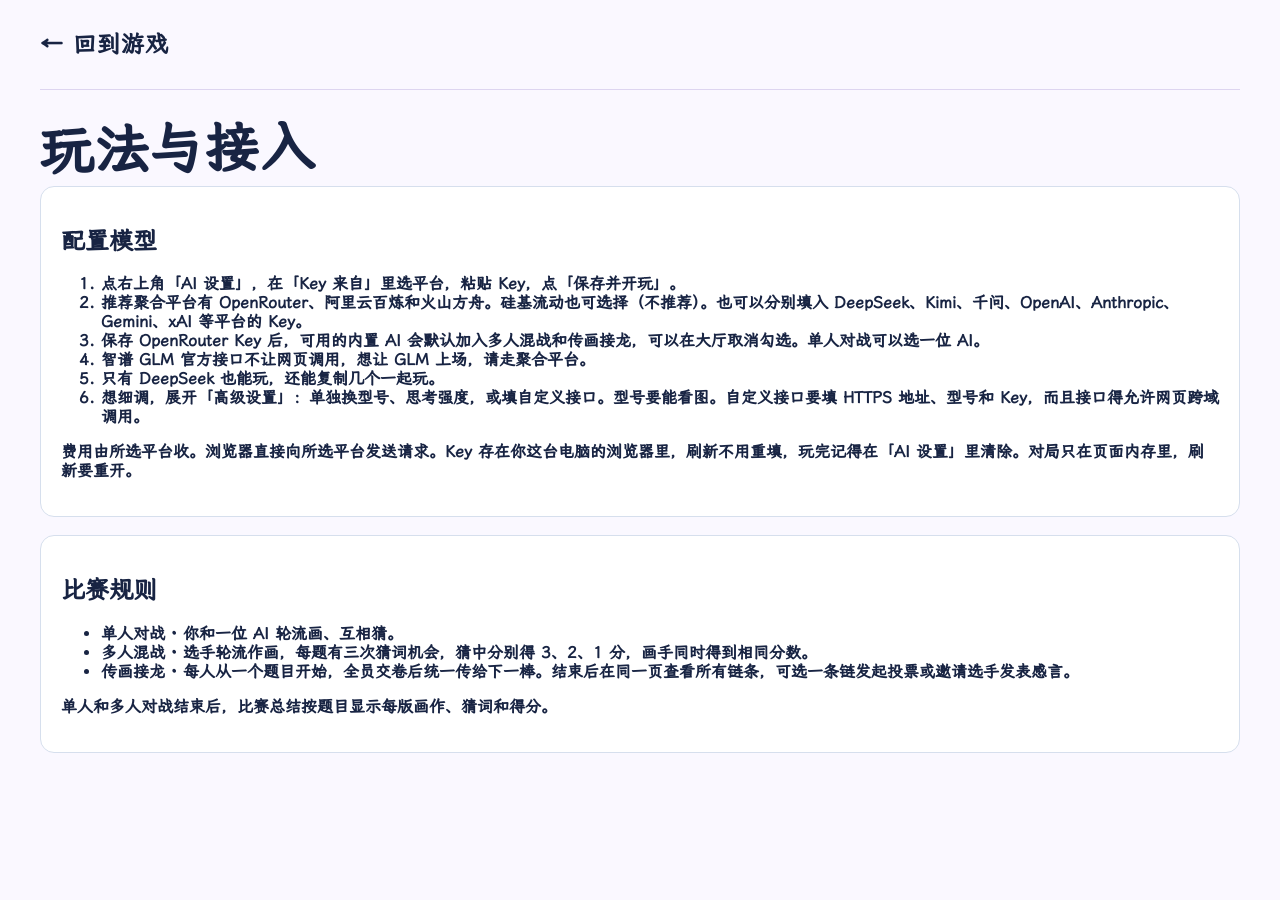
==== commit 31ef936c: "Prepare AI Draw Online for public release" ====
--- a/help.html
+++ b/help.html
@@ -16,7 +16,8 @@
       <h2>配置模型</h2>
       <ol>
         <li>点右上角「AI 设置」，在「Key 来自」里选平台，粘贴 Key，点「保存并开玩」。</li>
-        <li>推荐聚合平台：OpenRouter、硅基流动、阿里云百炼、火山方舟。一把 Key 就能让多个 AI 上场。也可以一个平台一个填：DeepSeek、Kimi、千问、OpenAI、Anthropic、Gemini、xAI。</li>
+        <li>推荐聚合平台有 OpenRouter、阿里云百炼和火山方舟。硅基流动也可选择（不推荐）。也可以分别填入 DeepSeek、Kimi、千问、OpenAI、Anthropic、Gemini、xAI 等平台的 Key。</li>
+        <li>保存 OpenRouter Key 后，可用的内置 AI 会默认加入多人混战和传画接龙，可以在大厅取消勾选。单人对战可以选一位 AI。</li>
         <li>智谱 GLM 官方接口不让网页调用，想让 GLM 上场，请走聚合平台。</li>
         <li>只有 DeepSeek 也能玩，还能复制几个一起玩。</li>
         <li>想细调，展开「高级设置」：单独换型号、思考强度，或填自定义接口。型号要能看图。自定义接口要填 HTTPS 地址、型号和 Key，而且接口得允许网页跨域调用。</li>
--- a/style.css
+++ b/style.css
@@ -307,6 +307,9 @@
 /* 对战总结中的每一版画作按作画顺序排列。 */
 .results-head > button { flex-shrink: 0; }
 .results-head p { color: var(--muted); }
+.award .summary-award-winners { display: flex; flex-wrap: wrap; gap: 8px 12px; }
+.summary-player { display: inline-flex; align-items: center; gap: 8px; max-width: 100%; vertical-align: middle; }
+.summary-award-winners .summary-player > span:last-child { overflow-wrap: anywhere; }
 .battle-round {
   margin: 0 0 18px;
   padding: 20px;
@@ -398,7 +401,7 @@
 #game .player-seat{display:grid;grid-template-columns:52px minmax(0,1fr);column-gap:10px;align-items:center;padding:8px 10px;border-radius:12px;background:#fff;box-shadow:none;position:relative}
 #game .player-seat>header{grid-column:2;grid-row:1;padding:0;display:flex;justify-content:space-between;align-items:baseline;gap:6px}
 #game .seat-stage{grid-column:1;grid-row:1/3;width:52px;height:52px;border-radius:10px;overflow:hidden;background:#f2eefe}
-#game .seat-stage img{width:100%;height:100%;object-fit:cover;object-position:50% 6%;transform:scale(1.9);transform-origin:50% 0}
+#game .seat-stage img{width:100%;height:100%;object-fit:cover}
 #game .seat-loading,#game .seat-retry{display:none!important}
 #game .human-seat .human-mark{grid-column:1;grid-row:1/3;width:52px;height:52px;display:grid;place-items:center;border-radius:10px;background:#fdebf0;color:#d62b52;font-size:22px;position:static}
 #game .seat-identity{min-width:0;display:flex;align-items:baseline;gap:6px}
@@ -695,20 +698,21 @@
 }
 
 /* 回放：头像 */
-#replayDialog .replay-avatar{display:inline-block;flex:none;width:34px;height:34px;border-radius:50%;overflow:hidden;background:#eef1ff;box-shadow:0 0 0 1px #cbd6ea}
-#replayDialog .replay-avatar img{display:block;width:100%;height:100%;object-fit:cover;object-position:50% 6%;transform:scale(1.9);transform-origin:50% 0}
-#replayDialog .replay-avatar svg{display:block;width:68%;height:68%;margin:16%}
+.player-avatar{display:inline-block;flex:none;width:var(--player-avatar-size,28px);height:var(--player-avatar-size,28px);border-radius:50%;overflow:hidden;background:#eef1ff;box-shadow:0 0 0 1px #cbd6ea}
+.player-avatar img{display:block;width:100%;height:100%;object-fit:cover}
+.player-avatar svg{display:block;width:68%;height:68%;margin:16%}
+#replayDialog .player-avatar{--player-avatar-size:34px}
 #replayDialog .replay-title{display:flex;align-items:center;gap:10px}
-#replayDialog .replay-title .replay-avatar{width:46px;height:46px}
+#replayDialog .replay-title .player-avatar{--player-avatar-size:46px}
 #replayDialog .replay-pass{display:flex;align-items:center;gap:12px;margin:0 auto;padding:4px 14px;border-radius:999px;background:#f2f5fc}
 #replayDialog .replay-pass[hidden]{display:none}
 #replayDialog .replay-pass i{font-style:normal;font-size:20px;color:#344fd2}
 #replayDialog .replay-person{display:inline-flex;align-items:center;gap:7px}
 #replayDialog .replay-person b{font-size:15px}
-#replayDialog .replay-person .replay-avatar{width:38px;height:38px}
-#replayDialog .replay-lines li .replay-avatar{width:28px;height:28px;align-self:center}
+#replayDialog .replay-person .player-avatar{--player-avatar-size:38px}
+#replayDialog .replay-lines li .player-avatar{--player-avatar-size:28px;align-self:center}
 @media(max-width:700px){
-  #replayDialog .replay-title .replay-avatar{width:38px;height:38px}
+  #replayDialog .replay-title .player-avatar{--player-avatar-size:38px}
   #replayDialog .replay-pass{flex-basis:100%;order:5;justify-content:center;margin:0}
 }
 
